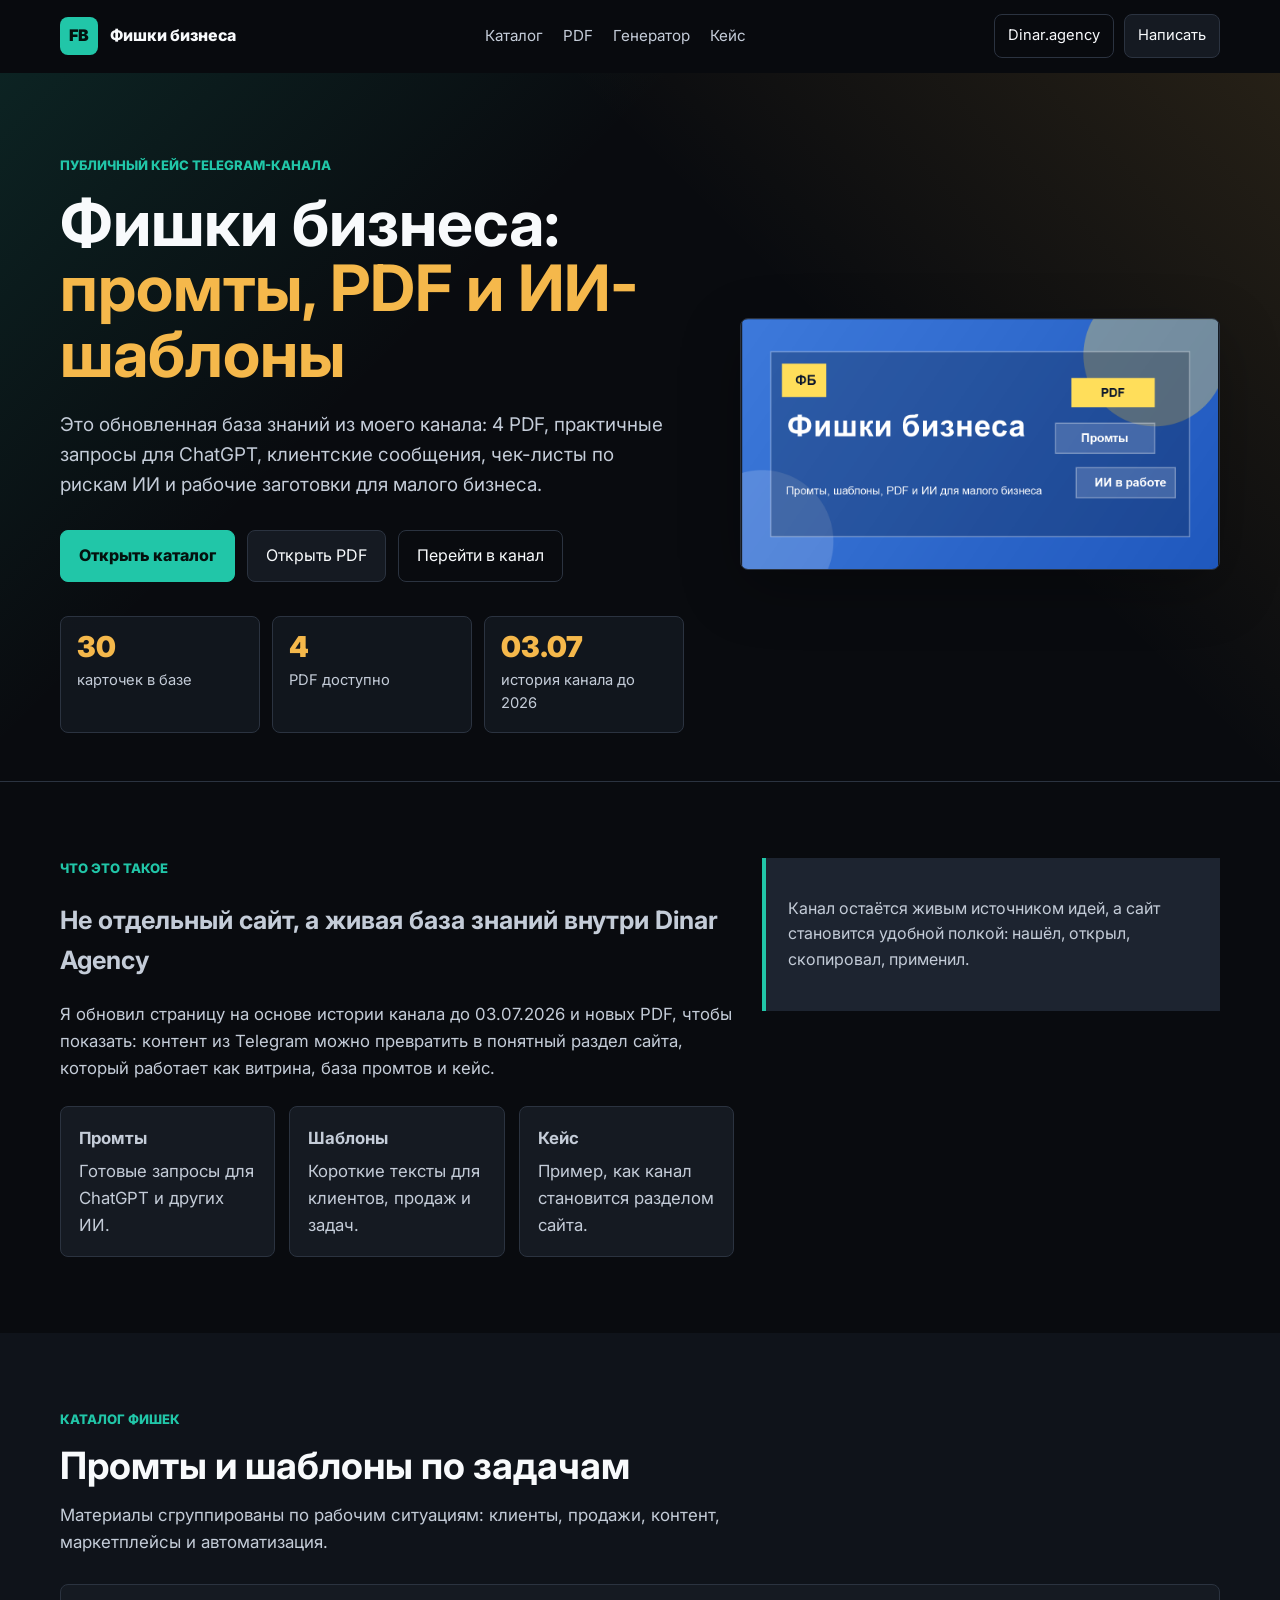
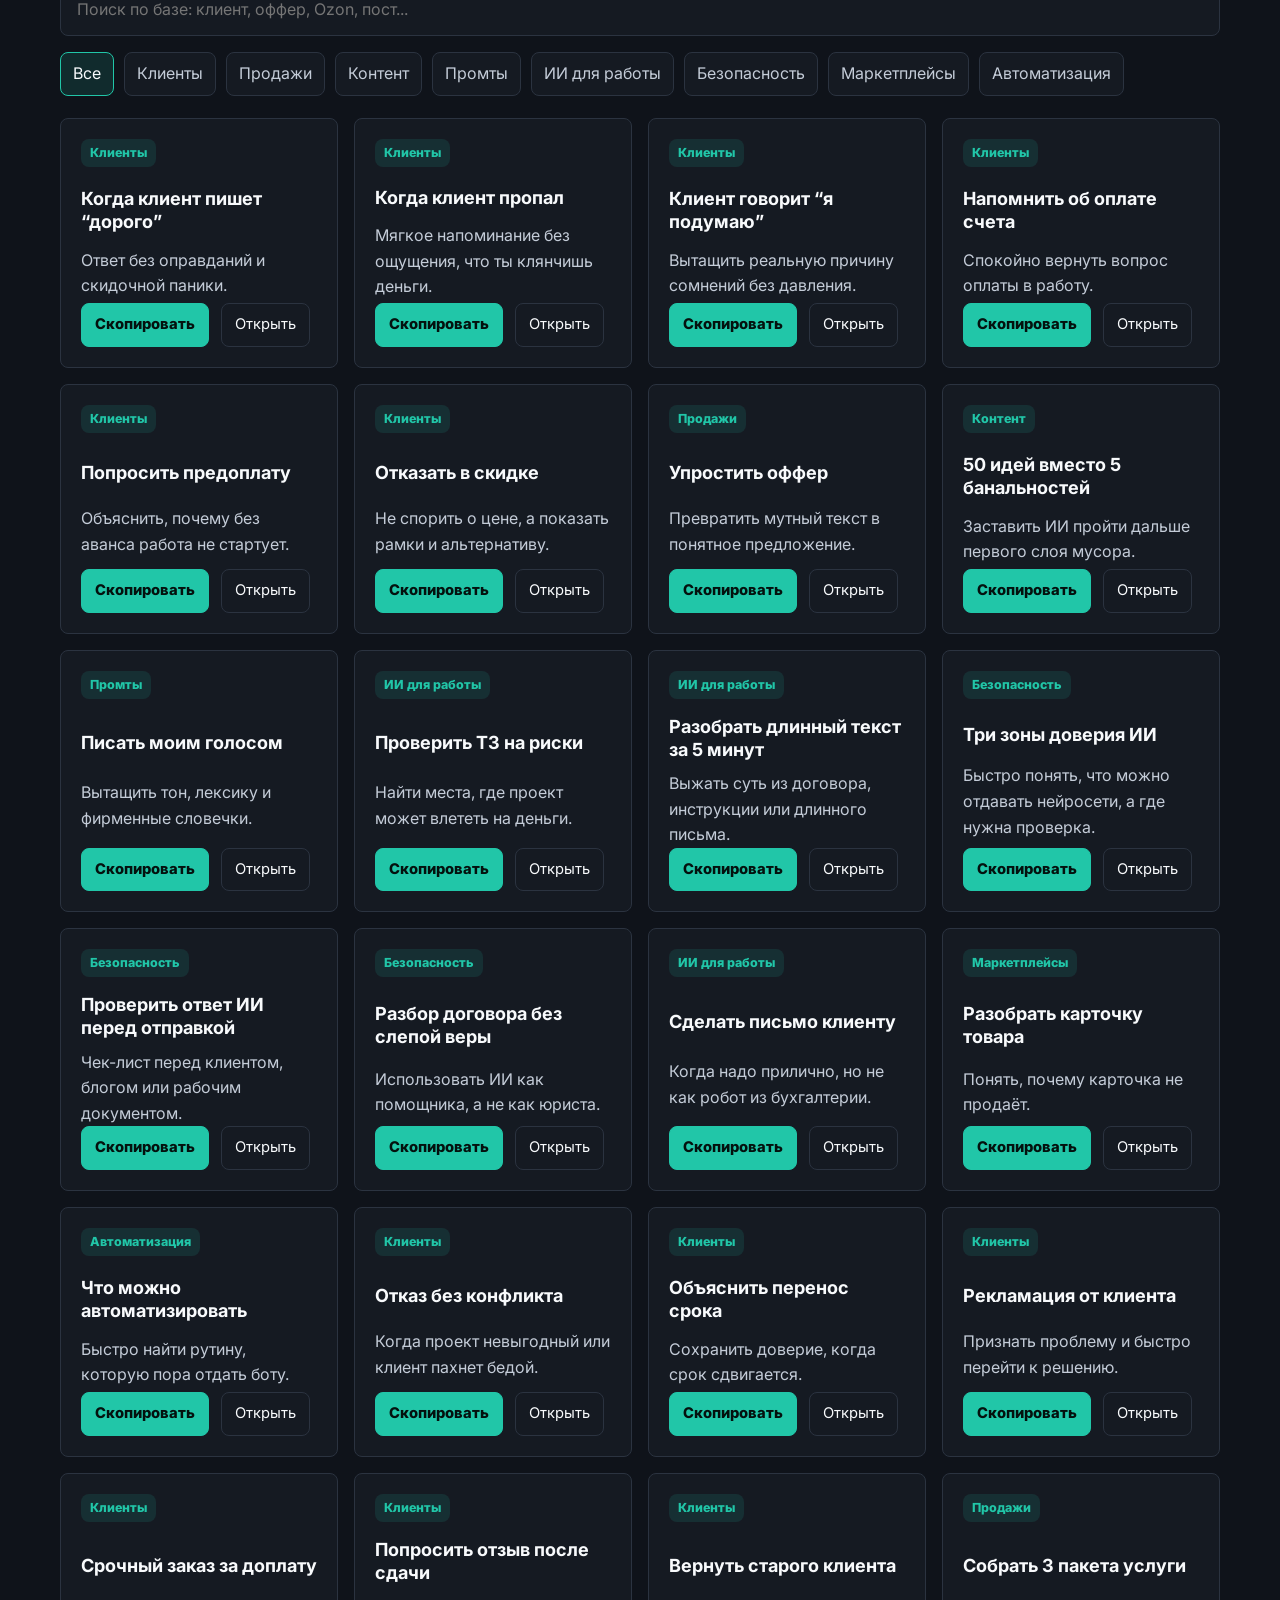
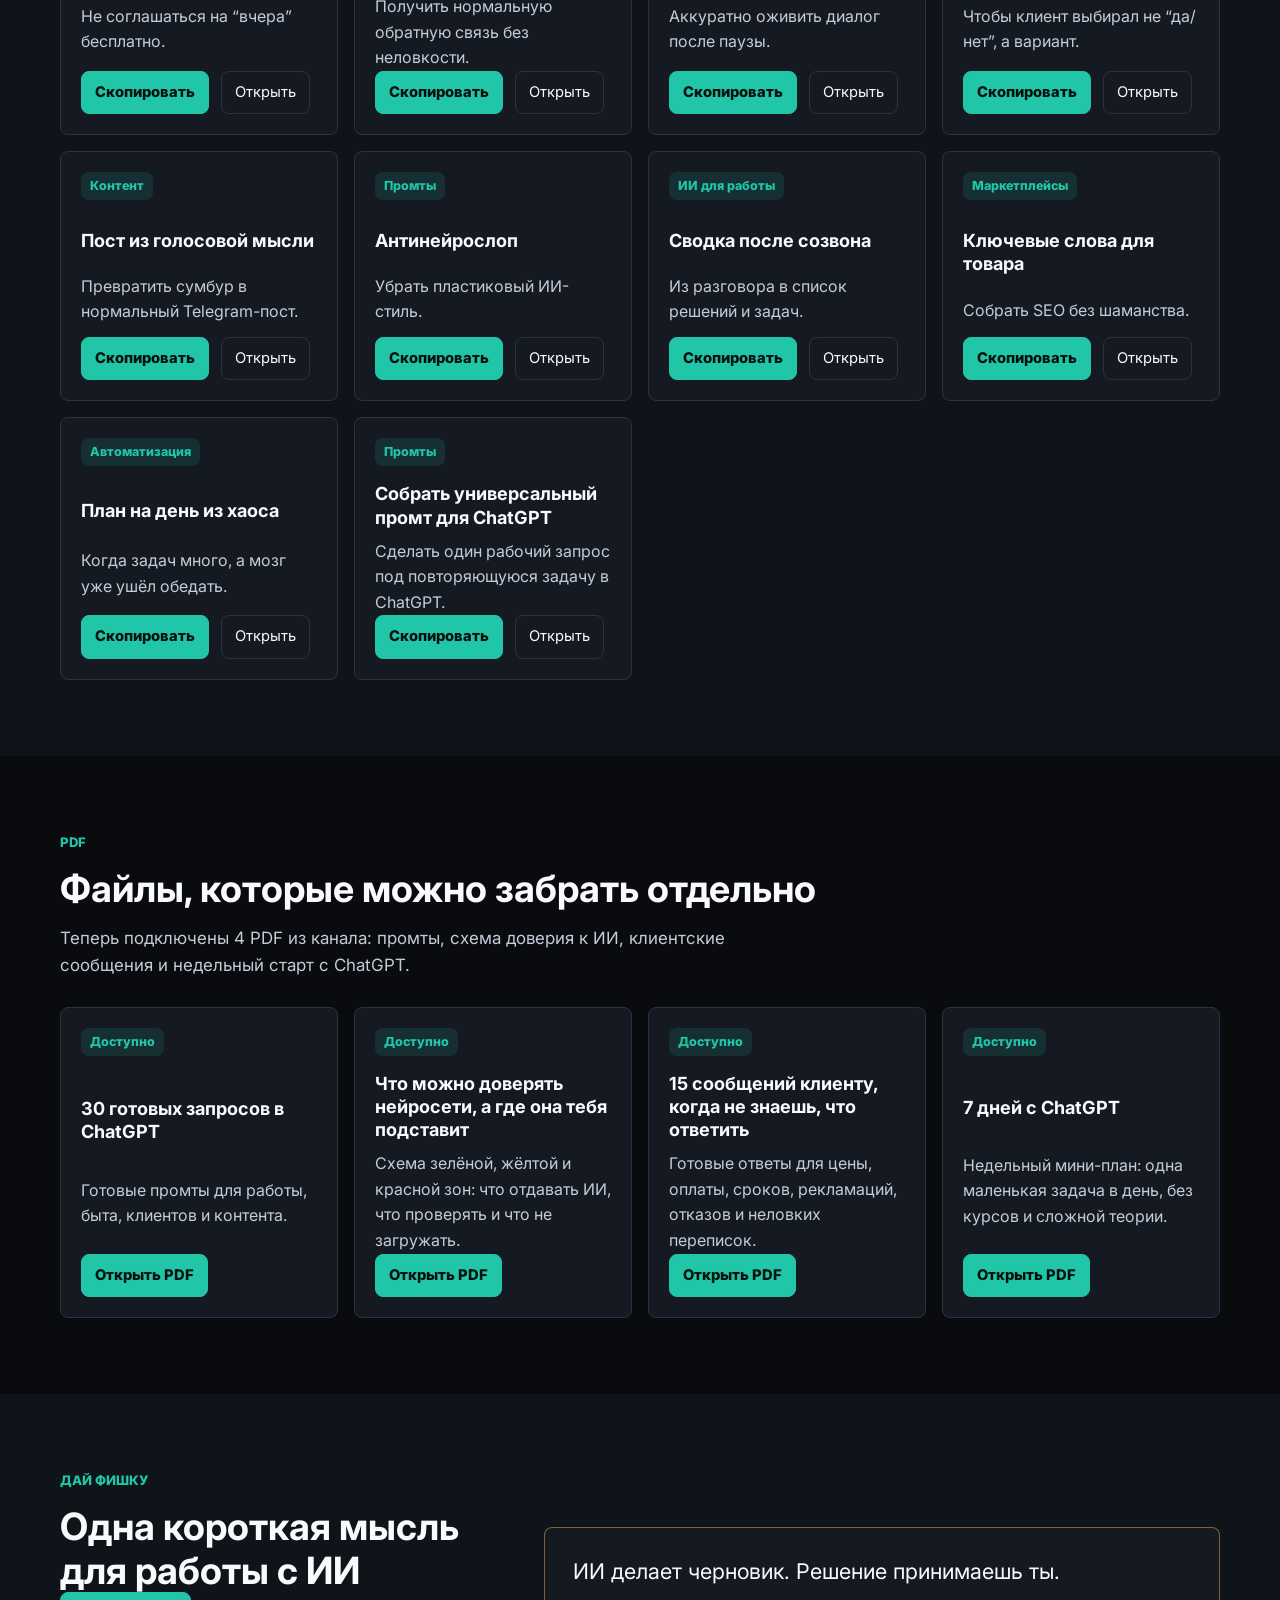
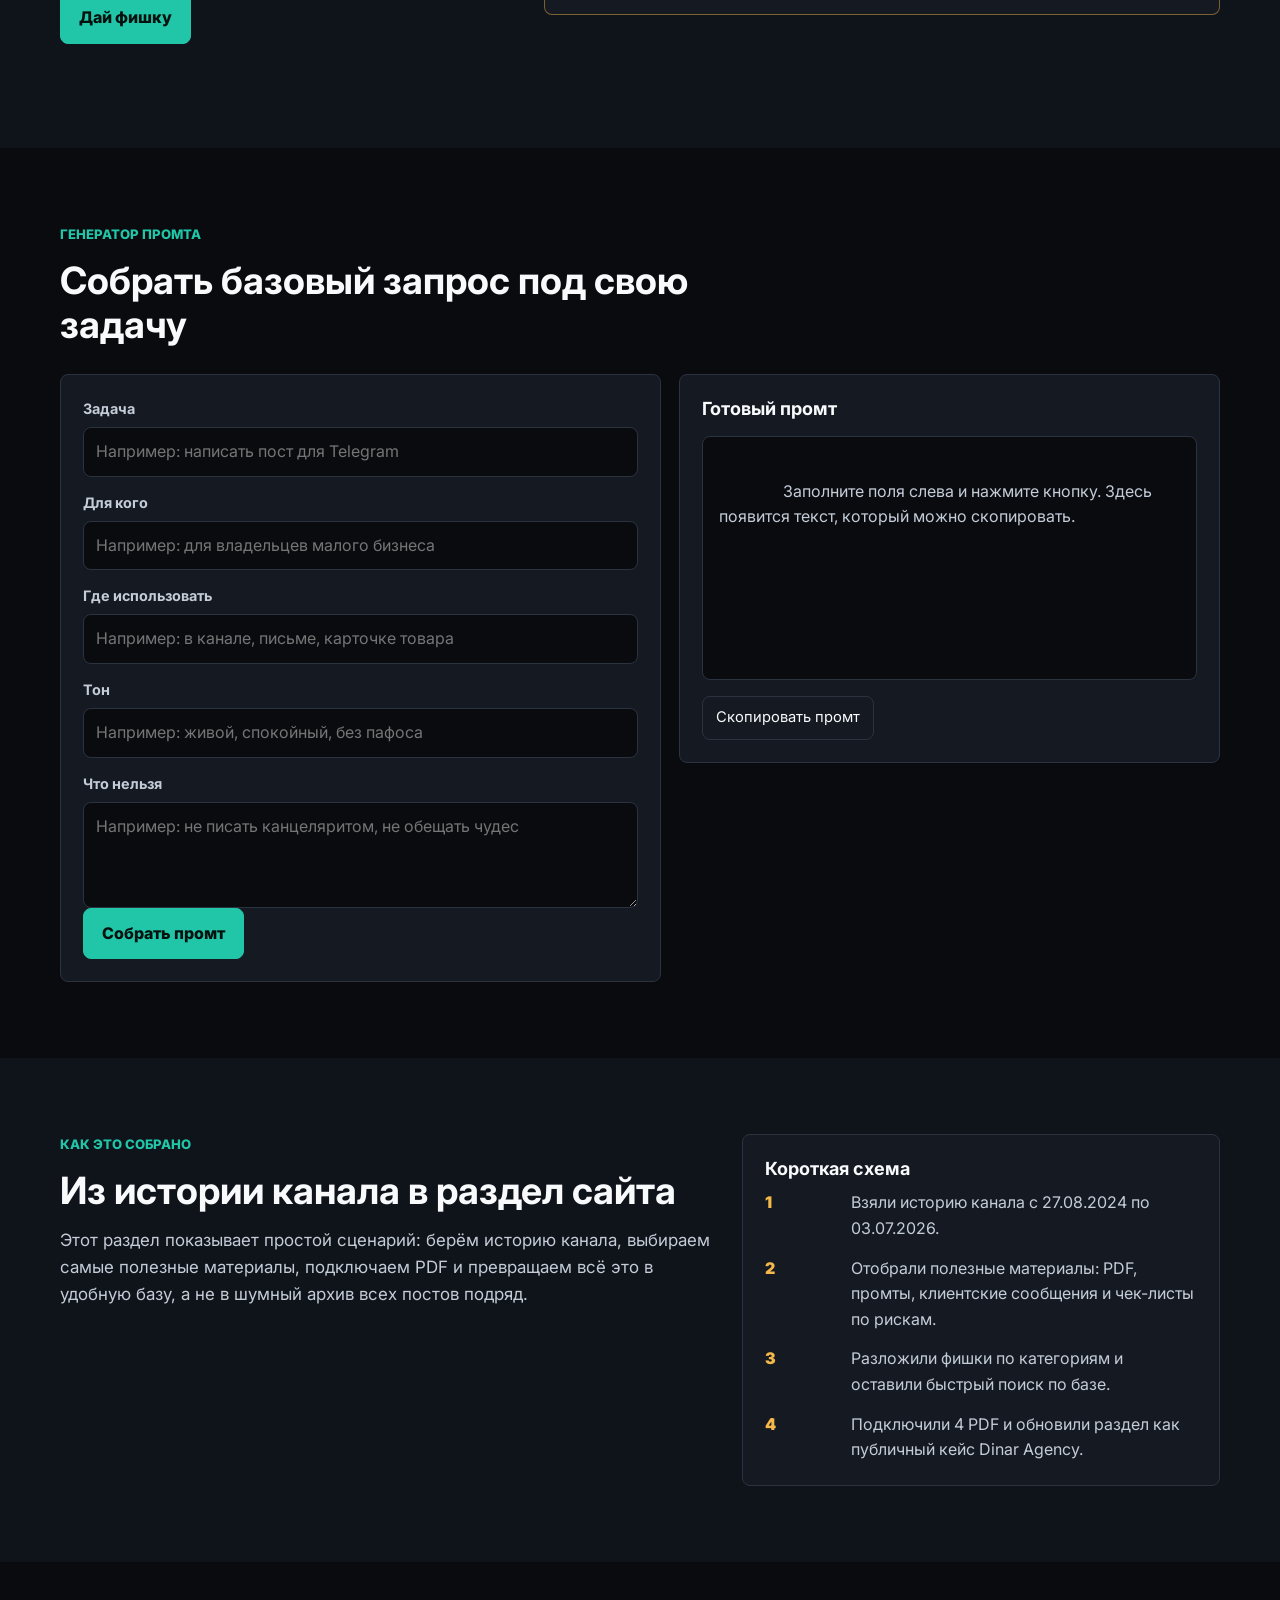
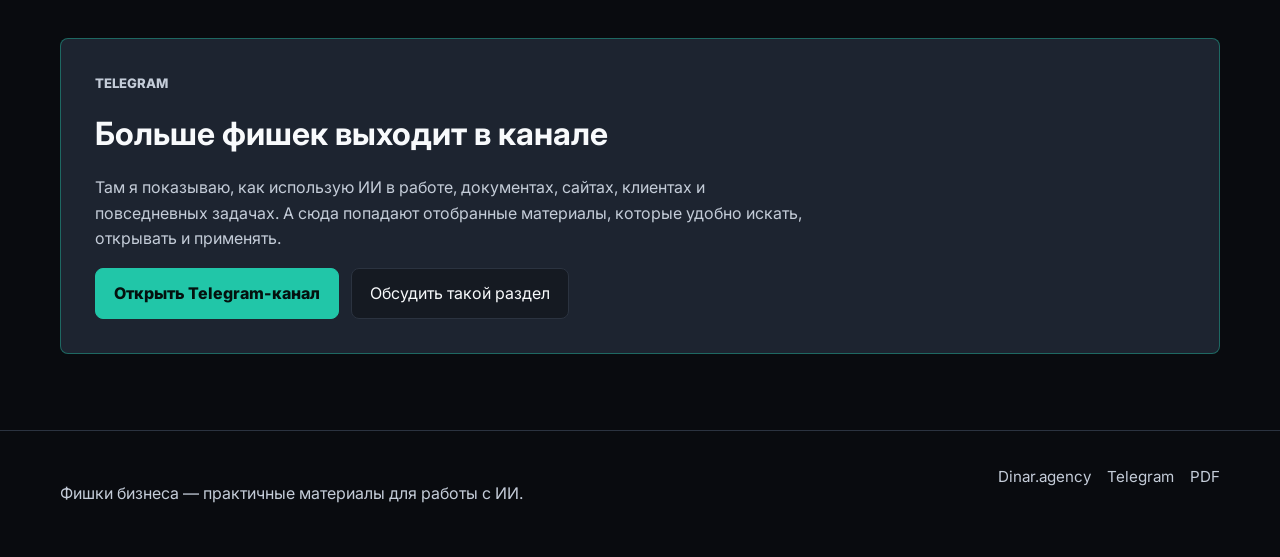
==== fishki-biznesa/index.html @ d481c3b4 "Update Fishki Biznesa channel section" ====
<!DOCTYPE html>
<html lang="ru">
<head>
  <meta charset="UTF-8">
  <meta name="viewport" content="width=device-width, initial-scale=1.0">
  <title>Фишки бизнеса — база промтов и ИИ-инструментов | Dinar.agency</title>
  <meta name="description" content="Обновленная база Telegram-канала «Фишки бизнеса»: 4 PDF, промты, шаблоны клиентских сообщений и практичные материалы по ИИ для малого бизнеса.">
  <meta name="robots" content="index, follow">
  <link rel="canonical" href="https://dinar.agency/fishki-biznesa/">
  <link rel="icon" href="../favicon.svg" type="image/svg+xml">

  <meta property="og:title" content="Фишки бизнеса — база промтов и ИИ-инструментов">
  <meta property="og:description" content="4 PDF, промты и практичные шаблоны из Telegram-канала «Фишки бизнеса».">
  <meta property="og:type" content="website">
  <meta property="og:url" content="https://dinar.agency/fishki-biznesa/">
  <meta property="og:image" content="https://dinar.agency/fishki-biznesa/assets/og-cover.png">
  <meta property="og:locale" content="ru_RU">
  <meta property="og:site_name" content="Dinar.agency">

  <meta name="twitter:card" content="summary_large_image">
  <meta name="twitter:title" content="Фишки бизнеса — база промтов и ИИ-инструментов">
  <meta name="twitter:description" content="4 PDF, промты и практичные шаблоны из Telegram-канала «Фишки бизнеса».">
  <meta name="twitter:image" content="https://dinar.agency/fishki-biznesa/assets/og-cover.png">

  <!-- Yandex.Metrika counter -->
  <script type="text/javascript">
    (function(m,e,t,r,i,k,a){
      m[i]=m[i]||function(){(m[i].a=m[i].a||[]).push(arguments)};
      m[i].l=1*new Date();
      for (var j = 0; j < document.scripts.length; j++) {if (document.scripts[j].src === r) { return; }}
      k=e.createElement(t),a=e.getElementsByTagName(t)[0],k.async=1,k.src=r,a.parentNode.insertBefore(k,a)
    })(window, document,'script','https://mc.yandex.ru/metrika/tag.js?id=109675049', 'ym');

    ym(109675049, 'init', {ssr:true, webvisor:true, clickmap:true, referrer: document.referrer, url: location.href, accurateTrackBounce:true, trackLinks:true});
  </script>
  <!-- /Yandex.Metrika counter -->

  <link rel="preconnect" href="https://fonts.googleapis.com">
  <link rel="preconnect" href="https://fonts.gstatic.com" crossorigin>
  <link href="https://fonts.googleapis.com/css2?family=Inter:wght@400;500;600;700;800;900&display=swap" rel="stylesheet">
  <link rel="stylesheet" href="css/style.css">

  <script type="application/ld+json">
  {
    "@context": "https://schema.org",
    "@type": "CollectionPage",
    "name": "Фишки бизнеса",
    "description": "Интерактивная база промтов, 4 PDF и практичных шаблонов для малого бизнеса.",
    "url": "https://dinar.agency/fishki-biznesa/",
    "image": "https://dinar.agency/fishki-biznesa/assets/og-cover.png",
    "inLanguage": "ru",
    "isPartOf": {
      "@type": "WebSite",
      "name": "Dinar.agency",
      "url": "https://dinar.agency/"
    },
    "author": {
      "@type": "Person",
      "name": "Динар Динмухаметов",
      "url": "https://dinar.agency/"
    }
  }
  </script>
</head>
<body>
  <noscript><div><img src="https://mc.yandex.ru/watch/109675049" style="position:absolute; left:-9999px;" alt=""></div></noscript>

  <div class="page">
    <header class="site-header">
      <div class="header-inner">
        <a class="brand" href="../" aria-label="Dinar.agency">
          <span class="brand-mark">FB</span>
          <span>Фишки бизнеса</span>
        </a>
        <nav class="nav" aria-label="Навигация">
          <a href="#catalog">Каталог</a>
          <a href="#pdf">PDF</a>
          <a href="#generator">Генератор</a>
          <a href="#story">Кейс</a>
        </nav>
        <div class="header-actions">
          <a class="btn btn-small btn-ghost" href="../" data-analytics-goal="fishki_back_to_agency">Dinar.agency</a>
          <a class="btn btn-small" href="#" data-contact-link data-analytics-goal="fishki_contact_click">Написать</a>
        </div>
      </div>
    </header>

    <main id="top">
      <section class="hero">
        <div class="section-inner hero-grid">
          <div class="hero-copy reveal">
            <p class="eyebrow">Публичный кейс Telegram-канала</p>
            <h1>Фишки бизнеса: <span>промты, PDF и ИИ-шаблоны</span></h1>
            <p class="lead">
              Это обновленная база знаний из моего канала: 4 PDF, практичные запросы для ChatGPT,
              клиентские сообщения, чек-листы по рискам ИИ и рабочие заготовки для малого бизнеса.
            </p>
            <div class="hero-actions">
              <a class="btn btn-primary" href="#catalog" data-analytics-goal="fishki_catalog_anchor">Открыть каталог</a>
              <a class="btn" href="#pdf" data-analytics-goal="fishki_pdf_anchor">Открыть PDF</a>
              <a class="btn btn-ghost" href="#" data-tg-link data-analytics-goal="fishki_telegram_click">Перейти в канал</a>
            </div>

            <div class="stats" aria-label="Содержимое раздела">
              <div class="stat-item">
                <span class="stat-number" id="catalogCount">0</span>
                <span class="stat-label">карточек в базе</span>
              </div>
              <div class="stat-item">
                <span class="stat-number" id="pdfCount">0</span>
                <span class="stat-label">PDF доступно</span>
              </div>
              <div class="stat-item">
                <span class="stat-number">03.07</span>
                <span class="stat-label">история канала до 2026</span>
              </div>
            </div>
          </div>

          <figure class="hero-media reveal">
            <img src="assets/og-cover.png" alt="Обложка раздела Фишки бизнеса" loading="eager">
          </figure>
        </div>
      </section>

      <section class="section" id="about">
        <div class="section-inner intro-grid">
          <div class="text-panel reveal">
            <p class="eyebrow">Что это такое</p>
            <h2>Не отдельный сайт, а живая база знаний внутри Dinar Agency</h2>
            <p>
              Я обновил страницу на основе истории канала до 03.07.2026 и новых PDF, чтобы показать:
              контент из Telegram можно превратить в понятный раздел сайта, который работает как витрина,
              база промтов и кейс.
            </p>
            <div class="feature-grid">
              <article class="feature-card">
                <strong>Промты</strong>
                <p>Готовые запросы для ChatGPT и других ИИ.</p>
              </article>
              <article class="feature-card">
                <strong>Шаблоны</strong>
                <p>Короткие тексты для клиентов, продаж и задач.</p>
              </article>
              <article class="feature-card">
                <strong>Кейс</strong>
                <p>Пример, как канал становится разделом сайта.</p>
              </article>
            </div>
          </div>
          <aside class="quote-panel reveal">
            <p>
              Канал остаётся живым источником идей, а сайт становится удобной полкой:
              нашёл, открыл, скопировал, применил.
            </p>
          </aside>
        </div>
      </section>

      <section class="section section-alt" id="catalog">
        <div class="section-inner">
          <div class="section-head reveal">
            <p class="eyebrow">Каталог фишек</p>
            <h2>Промты и шаблоны по задачам</h2>
            <p class="section-lead">Материалы сгруппированы по рабочим ситуациям: клиенты, продажи, контент, маркетплейсы и автоматизация.</p>
          </div>

          <div class="catalog-tools reveal">
            <input class="search-field" id="catalogSearch" type="search" placeholder="Поиск по базе: клиент, оффер, Ozon, пост..." autocomplete="off">
            <div class="filter-row" id="filterRow" aria-label="Фильтры каталога"></div>
          </div>

          <div class="catalog-grid" id="catalogGrid"></div>
          <div class="empty-state" id="emptyState" hidden>Ничего не нашлось. Попробуйте другое слово.</div>
        </div>
      </section>

      <section class="section" id="pdf">
        <div class="section-inner">
          <div class="section-head reveal">
            <p class="eyebrow">PDF</p>
            <h2>Файлы, которые можно забрать отдельно</h2>
            <p class="section-lead">Теперь подключены 4 PDF из канала: промты, схема доверия к ИИ, клиентские сообщения и недельный старт с ChatGPT.</p>
          </div>
          <div class="pdf-grid reveal" id="pdfGrid"></div>
        </div>
      </section>

      <section class="section section-alt" id="random">
        <div class="section-inner tip-layout">
          <div class="section-head reveal">
            <p class="eyebrow">Дай фишку</p>
            <h2>Одна короткая мысль для работы с ИИ</h2>
            <button class="btn btn-primary" id="randomTipButton" type="button">Дай фишку</button>
          </div>
          <div class="tip-box reveal">
            <p class="tip-text" id="tipText"></p>
          </div>
        </div>
      </section>

      <section class="section" id="generator">
        <div class="section-inner">
          <div class="section-head reveal">
            <p class="eyebrow">Генератор промта</p>
            <h2>Собрать базовый запрос под свою задачу</h2>
          </div>

          <div class="prompt-layout">
            <form class="prompt-card reveal" id="promptForm">
              <div class="form-grid">
                <div class="form-field">
                  <label for="taskInput">Задача</label>
                  <input id="taskInput" type="text" placeholder="Например: написать пост для Telegram">
                </div>
                <div class="form-field">
                  <label for="audienceInput">Для кого</label>
                  <input id="audienceInput" type="text" placeholder="Например: для владельцев малого бизнеса">
                </div>
                <div class="form-field">
                  <label for="placeInput">Где использовать</label>
                  <input id="placeInput" type="text" placeholder="Например: в канале, письме, карточке товара">
                </div>
                <div class="form-field">
                  <label for="toneInput">Тон</label>
                  <input id="toneInput" type="text" placeholder="Например: живой, спокойный, без пафоса">
                </div>
                <div class="form-field">
                  <label for="banInput">Что нельзя</label>
                  <textarea id="banInput" placeholder="Например: не писать канцеляритом, не обещать чудес"></textarea>
                </div>
              </div>
              <div class="button-row">
                <button class="btn btn-primary" type="submit">Собрать промт</button>
              </div>
            </form>

            <div class="prompt-card reveal">
              <h3>Готовый промт</h3>
              <div class="prompt-result" id="promptResult">
                Заполните поля слева и нажмите кнопку. Здесь появится текст, который можно скопировать.
              </div>
              <div class="button-row">
                <button class="btn btn-small" id="copyGeneratedPrompt" type="button">Скопировать промт</button>
              </div>
            </div>
          </div>
        </div>
      </section>

      <section class="section section-alt" id="story">
        <div class="section-inner story-grid">
          <div class="section-head reveal">
            <p class="eyebrow">Как это собрано</p>
            <h2>Из истории канала в раздел сайта</h2>
            <p class="section-lead">
              Этот раздел показывает простой сценарий: берём историю канала, выбираем самые полезные материалы,
              подключаем PDF и превращаем всё это в удобную базу, а не в шумный архив всех постов подряд.
            </p>
          </div>
          <article class="timeline-card reveal">
            <h3>Короткая схема</h3>
            <ol class="timeline">
              <li><time>1</time><span>Взяли историю канала с 27.08.2024 по 03.07.2026.</span></li>
              <li><time>2</time><span>Отобрали полезные материалы: PDF, промты, клиентские сообщения и чек-листы по рискам.</span></li>
              <li><time>3</time><span>Разложили фишки по категориям и оставили быстрый поиск по базе.</span></li>
              <li><time>4</time><span>Подключили 4 PDF и обновили раздел как публичный кейс Dinar Agency.</span></li>
            </ol>
          </article>
        </div>
      </section>

      <section class="section" id="join">
        <div class="section-inner">
          <div class="final-cta reveal">
            <p class="eyebrow">Telegram</p>
            <h2>Больше фишек выходит в канале</h2>
            <p>
              Там я показываю, как использую ИИ в работе, документах, сайтах, клиентах и повседневных задачах.
              А сюда попадают отобранные материалы, которые удобно искать, открывать и применять.
            </p>
            <div class="button-row">
              <a class="btn btn-primary" href="#" data-tg-link data-analytics-goal="fishki_telegram_click_bottom">Открыть Telegram-канал</a>
              <a class="btn" href="../#contact" data-analytics-goal="fishki_agency_contact">Обсудить такой раздел</a>
            </div>
          </div>
        </div>
      </section>
    </main>

    <footer class="site-footer">
      <div class="footer-inner">
        <p>Фишки бизнеса — практичные материалы для работы с ИИ.</p>
        <div class="footer-links">
          <a href="../">Dinar.agency</a>
          <a href="#" data-tg-link data-analytics-goal="fishki_telegram_click_footer">Telegram</a>
          <a href="#pdf" data-analytics-goal="fishki_pdf_anchor_footer">PDF</a>
        </div>
      </div>
    </footer>
  </div>

  <div class="modal" id="cardModal" role="dialog" aria-modal="true" aria-labelledby="modalTitle">
    <div class="modal-card">
      <div class="modal-top">
        <div>
          <span class="card-category" id="modalCategory"></span>
          <h3 id="modalTitle"></h3>
        </div>
        <button class="modal-close" id="modalClose" type="button" aria-label="Закрыть">×</button>
      </div>
      <p id="modalDescription"></p>
      <div class="modal-text" id="modalText"></div>
      <div class="button-row">
        <button class="btn btn-primary btn-small" id="modalCopy" type="button">Скопировать</button>
      </div>
    </div>
  </div>

  <div class="toast" id="toast" role="status" aria-live="polite"></div>

  <script src="data/content.js"></script>
  <script src="js/main.js"></script>
</body>
</html>
---- fishki-biznesa/css/style.css ----
:root {
  --bg: #090b0f;
  --bg-soft: #0f131a;
  --surface: #151a22;
  --surface-strong: #1d2430;
  --border: #2b3340;
  --text: #f8fafc;
  --text-soft: #c4ccd8;
  --text-muted: #7f8a9a;
  --green: #21c6a8;
  --green-dark: #15977f;
  --amber: #f5b84b;
  --coral: #ff6b57;
  --blue: #4e9af1;
  --font: "Inter", -apple-system, BlinkMacSystemFont, "Segoe UI", sans-serif;
  --radius: 8px;
  --shadow: 0 18px 60px rgba(0, 0, 0, 0.28);
}

* {
  box-sizing: border-box;
}

html {
  scroll-behavior: smooth;
}

body {
  margin: 0;
  font-family: var(--font);
  background: var(--bg);
  color: var(--text);
  line-height: 1.6;
  letter-spacing: 0;
}

body.modal-open {
  overflow: hidden;
}

a {
  color: inherit;
}

button,
input,
textarea {
  font: inherit;
}

.page {
  min-height: 100vh;
  overflow: hidden;
}

.site-header {
  position: sticky;
  top: 0;
  z-index: 20;
  background: rgba(9, 11, 15, 0.9);
  border-bottom: 1px solid transparent;
  backdrop-filter: blur(18px);
}

.site-header.is-scrolled {
  border-bottom-color: var(--border);
}

.header-inner,
.section-inner,
.footer-inner {
  width: min(1160px, calc(100% - 32px));
  margin: 0 auto;
}

.header-inner {
  min-height: 72px;
  display: flex;
  align-items: center;
  justify-content: space-between;
  gap: 24px;
}

.brand {
  display: inline-flex;
  align-items: center;
  gap: 12px;
  color: var(--text);
  font-weight: 800;
  text-decoration: none;
}

.brand-mark {
  width: 38px;
  height: 38px;
  display: grid;
  place-items: center;
  border-radius: var(--radius);
  background: var(--green);
  color: #04110e;
  font-weight: 900;
}

.nav {
  display: flex;
  align-items: center;
  gap: 20px;
}

.nav a,
.footer-links a {
  color: var(--text-soft);
  text-decoration: none;
  font-size: 0.95rem;
}

.nav a:hover,
.footer-links a:hover {
  color: var(--text);
}

.header-actions {
  display: flex;
  align-items: center;
  gap: 10px;
}

.hero {
  padding: 82px 0 48px;
  border-bottom: 1px solid var(--border);
  background:
    linear-gradient(135deg, rgba(33, 198, 168, 0.13), transparent 34%),
    linear-gradient(225deg, rgba(245, 184, 75, 0.12), transparent 36%),
    var(--bg);
}

.hero-grid {
  display: grid;
  grid-template-columns: minmax(0, 1.04fr) minmax(320px, 0.8fr);
  gap: 56px;
  align-items: center;
}

.eyebrow {
  margin: 0 0 14px;
  color: var(--green);
  font-size: 0.82rem;
  font-weight: 800;
  letter-spacing: 0;
  text-transform: uppercase;
}

.hero h1 {
  max-width: 760px;
  margin: 0;
  font-size: 4rem;
  line-height: 1.02;
  letter-spacing: 0;
}

.hero h1 span {
  color: var(--amber);
}

.lead {
  max-width: 690px;
  margin: 24px 0 0;
  color: var(--text-soft);
  font-size: 1.18rem;
}

.hero-actions,
.card-actions,
.button-row {
  display: flex;
  flex-wrap: wrap;
  gap: 12px;
  align-items: center;
}

.hero-actions {
  margin-top: 30px;
}

.btn {
  min-height: 44px;
  display: inline-flex;
  align-items: center;
  justify-content: center;
  gap: 8px;
  padding: 12px 18px;
  border: 1px solid var(--border);
  border-radius: var(--radius);
  background: var(--surface);
  color: var(--text);
  text-decoration: none;
  cursor: pointer;
  transition: transform 0.18s ease, border-color 0.18s ease, background 0.18s ease;
}

.btn:hover {
  transform: translateY(-1px);
  border-color: var(--text-muted);
}

.btn-primary {
  border-color: var(--green);
  background: var(--green);
  color: #04110e;
  font-weight: 800;
}

.btn-primary:hover {
  background: var(--green-dark);
  border-color: var(--green-dark);
  color: var(--text);
}

.btn-small {
  min-height: 38px;
  padding: 9px 13px;
  font-size: 0.92rem;
}

.btn-ghost {
  background: transparent;
}

.is-disabled,
.is-disabled:hover {
  color: var(--text-muted);
  cursor: not-allowed;
  transform: none;
}

.hero-media {
  margin: 0;
  aspect-ratio: 1200 / 630;
  border: 1px solid var(--border);
  border-radius: var(--radius);
  overflow: hidden;
  background: var(--surface);
  box-shadow: var(--shadow);
}

.hero-media img {
  width: 100%;
  height: 100%;
  display: block;
  object-fit: contain;
}

.stats {
  display: grid;
  grid-template-columns: repeat(3, minmax(0, 1fr));
  gap: 12px;
  margin-top: 34px;
}

.stat-item {
  padding: 16px;
  border: 1px solid var(--border);
  border-radius: var(--radius);
  background: rgba(21, 26, 34, 0.74);
}

.stat-number {
  display: block;
  color: var(--amber);
  font-size: 1.8rem;
  font-weight: 900;
  line-height: 1;
}

.stat-label {
  display: block;
  margin-top: 7px;
  color: var(--text-soft);
  font-size: 0.92rem;
}

.section {
  padding: 76px 0;
}

.section-alt {
  background: var(--bg-soft);
}

.section-head {
  max-width: 760px;
  margin-bottom: 28px;
}

.section-head h2 {
  margin: 0;
  font-size: 2.35rem;
  line-height: 1.16;
  letter-spacing: 0;
}

.section-lead {
  margin: 14px 0 0;
  color: var(--text-soft);
  font-size: 1.06rem;
}

.intro-grid {
  display: grid;
  grid-template-columns: minmax(0, 1fr) minmax(280px, 0.68fr);
  gap: 28px;
  align-items: start;
}

.text-panel {
  color: var(--text-soft);
  font-size: 1.05rem;
}

.feature-grid {
  display: grid;
  grid-template-columns: repeat(3, minmax(0, 1fr));
  gap: 14px;
  margin-top: 24px;
}

.feature-card,
.catalog-card,
.pdf-card,
.prompt-card,
.timeline-card,
.tip-box {
  border: 1px solid var(--border);
  border-radius: var(--radius);
  background: var(--surface);
}

.feature-card {
  padding: 18px;
}

.feature-card strong {
  display: block;
  margin-bottom: 6px;
}

.feature-card p {
  margin: 0;
  color: var(--text-soft);
}

.quote-panel {
  padding: 22px;
  border-left: 4px solid var(--green);
  background: var(--surface-strong);
  color: var(--text-soft);
}

.catalog-tools {
  display: grid;
  gap: 16px;
  margin-bottom: 22px;
}

.search-field {
  width: 100%;
  min-height: 52px;
  padding: 0 16px;
  border: 1px solid var(--border);
  border-radius: var(--radius);
  outline: none;
  background: var(--surface);
  color: var(--text);
}

.search-field:focus,
.form-field input:focus,
.form-field textarea:focus {
  border-color: var(--green);
  box-shadow: 0 0 0 3px rgba(33, 198, 168, 0.18);
}

.filter-row {
  display: flex;
  flex-wrap: wrap;
  gap: 10px;
}

.filter-btn {
  min-height: 38px;
  padding: 8px 12px;
  border: 1px solid var(--border);
  border-radius: var(--radius);
  background: var(--surface);
  color: var(--text-soft);
  cursor: pointer;
}

.filter-btn.is-active,
.filter-btn:hover {
  border-color: var(--green);
  color: var(--text);
}

.filter-btn.is-active {
  background: rgba(33, 198, 168, 0.13);
}

.catalog-grid,
.pdf-grid {
  display: grid;
  grid-template-columns: repeat(4, minmax(0, 1fr));
  gap: 16px;
}

.catalog-card,
.pdf-card {
  min-height: 250px;
  display: flex;
  flex-direction: column;
  justify-content: space-between;
  padding: 20px;
}

.catalog-card h3,
.pdf-card h3,
.prompt-card h3,
.timeline-card h3 {
  margin: 0 0 10px;
  font-size: 1.13rem;
  line-height: 1.28;
}

.catalog-card p,
.pdf-card p,
.prompt-card p {
  margin: 0;
  color: var(--text-soft);
}

.card-category,
.status-badge {
  width: fit-content;
  margin-bottom: 16px;
  display: inline-flex;
  align-items: center;
  min-height: 26px;
  padding: 4px 9px;
  border-radius: var(--radius);
  background: rgba(33, 198, 168, 0.12);
  color: var(--green);
  font-size: 0.78rem;
  font-weight: 800;
}

.status-soon {
  background: rgba(245, 184, 75, 0.12);
  color: var(--amber);
}

.empty-state {
  padding: 18px;
  border: 1px dashed var(--border);
  border-radius: var(--radius);
  color: var(--text-soft);
}

.tip-layout {
  display: grid;
  grid-template-columns: minmax(0, 0.68fr) minmax(320px, 1fr);
  gap: 24px;
  align-items: center;
}

.tip-box {
  padding: 28px;
  border-color: rgba(245, 184, 75, 0.45);
}

.tip-text {
  margin: 0;
  color: var(--text);
  font-size: 1.35rem;
  line-height: 1.42;
}

.prompt-layout {
  display: grid;
  grid-template-columns: minmax(0, 1fr) minmax(320px, 0.9fr);
  gap: 18px;
  align-items: start;
}

.prompt-card {
  padding: 22px;
}

.form-grid {
  display: grid;
  gap: 14px;
}

.form-field {
  display: grid;
  gap: 7px;
}

.form-field label {
  color: var(--text-soft);
  font-size: 0.9rem;
  font-weight: 700;
}

.form-field input,
.form-field textarea {
  width: 100%;
  min-height: 44px;
  padding: 11px 12px;
  border: 1px solid var(--border);
  border-radius: var(--radius);
  outline: none;
  background: var(--bg);
  color: var(--text);
}

.form-field textarea {
  min-height: 106px;
  resize: vertical;
}

.prompt-result {
  min-height: 244px;
  margin: 16px 0;
  padding: 16px;
  border: 1px solid var(--border);
  border-radius: var(--radius);
  background: var(--bg);
  color: var(--text-soft);
  white-space: pre-wrap;
}

.story-grid {
  display: grid;
  grid-template-columns: minmax(0, 1fr) minmax(280px, 0.72fr);
  gap: 18px;
}

.timeline-card {
  padding: 22px;
}

.timeline {
  display: grid;
  gap: 14px;
  margin: 0;
  padding: 0;
  list-style: none;
}

.timeline li {
  display: grid;
  grid-template-columns: 74px 1fr;
  gap: 12px;
  color: var(--text-soft);
}

.timeline time {
  color: var(--amber);
  font-weight: 900;
}

.final-cta {
  padding: 34px;
  border: 1px solid rgba(33, 198, 168, 0.42);
  border-radius: var(--radius);
  background: var(--surface-strong);
}

.final-cta h2 {
  margin: 0 0 12px;
  font-size: 2rem;
}

.final-cta p {
  max-width: 720px;
  color: var(--text-soft);
}

.site-footer {
  padding: 34px 0;
  border-top: 1px solid var(--border);
  background: var(--bg);
}

.footer-inner {
  display: flex;
  justify-content: space-between;
  gap: 24px;
  color: var(--text-soft);
}

.footer-links {
  display: flex;
  flex-wrap: wrap;
  gap: 16px;
}

.modal {
  position: fixed;
  inset: 0;
  z-index: 40;
  display: none;
  align-items: center;
  justify-content: center;
  padding: 20px;
  background: rgba(0, 0, 0, 0.72);
}

.modal.is-open {
  display: flex;
}

.modal-card {
  width: min(720px, 100%);
  max-height: min(760px, 90vh);
  overflow: auto;
  padding: 24px;
  border: 1px solid var(--border);
  border-radius: var(--radius);
  background: var(--surface);
  box-shadow: var(--shadow);
}

.modal-top {
  display: flex;
  justify-content: space-between;
  gap: 20px;
}

.modal-close {
  width: 40px;
  height: 40px;
  flex: 0 0 40px;
  border: 1px solid var(--border);
  border-radius: var(--radius);
  background: var(--bg);
  color: var(--text);
  cursor: pointer;
  font-size: 1.3rem;
}

.modal-text {
  margin: 18px 0;
  padding: 16px;
  border: 1px solid var(--border);
  border-radius: var(--radius);
  background: var(--bg);
  color: var(--text-soft);
  white-space: pre-wrap;
}

.toast {
  position: fixed;
  right: 18px;
  bottom: 18px;
  z-index: 50;
  max-width: 320px;
  padding: 13px 15px;
  border: 1px solid var(--border);
  border-radius: var(--radius);
  background: var(--surface-strong);
  color: var(--text);
  box-shadow: var(--shadow);
  opacity: 0;
  transform: translateY(10px);
  pointer-events: none;
  transition: opacity 0.18s ease, transform 0.18s ease;
}

.toast.is-visible {
  opacity: 1;
  transform: translateY(0);
}

.copied {
  outline: 3px solid rgba(33, 198, 168, 0.3);
}

.reveal {
  opacity: 0;
  transform: translateY(18px);
  transition: opacity 0.5s ease, transform 0.5s ease;
}

.reveal.is-visible {
  opacity: 1;
  transform: translateY(0);
}

.is-changing {
  animation: pulse 0.32s ease;
}

@keyframes pulse {
  0% {
    transform: scale(0.99);
  }

  100% {
    transform: scale(1);
  }
}

@media (max-width: 1080px) {
  .hero-grid,
  .intro-grid,
  .prompt-layout,
  .story-grid,
  .tip-layout {
    grid-template-columns: 1fr;
  }

  .catalog-grid,
  .pdf-grid {
    grid-template-columns: repeat(2, minmax(0, 1fr));
  }
}

@media (max-width: 760px) {
  .header-inner {
    min-height: auto;
    padding: 14px 0;
    align-items: flex-start;
    flex-direction: column;
  }

  .nav,
  .header-actions {
    width: 100%;
    flex-wrap: wrap;
  }

  .hero {
    padding-top: 52px;
  }

  .hero h1 {
    font-size: 2.55rem;
  }

  .lead {
    font-size: 1rem;
  }

  .stats,
  .feature-grid,
  .catalog-grid,
  .pdf-grid {
    grid-template-columns: 1fr;
  }

  .section {
    padding: 54px 0;
  }

  .section-head h2 {
    font-size: 1.85rem;
  }

  .footer-inner {
    flex-direction: column;
  }
}

@media (max-width: 420px) {
  .header-inner,
  .section-inner,
  .footer-inner {
    width: min(100% - 24px, 1160px);
  }

  .hero h1 {
    font-size: 2.15rem;
  }

  .btn,
  .card-actions .btn {
    width: 100%;
  }

  .timeline li {
    grid-template-columns: 1fr;
  }

  .final-cta {
    padding: 24px;
  }
}
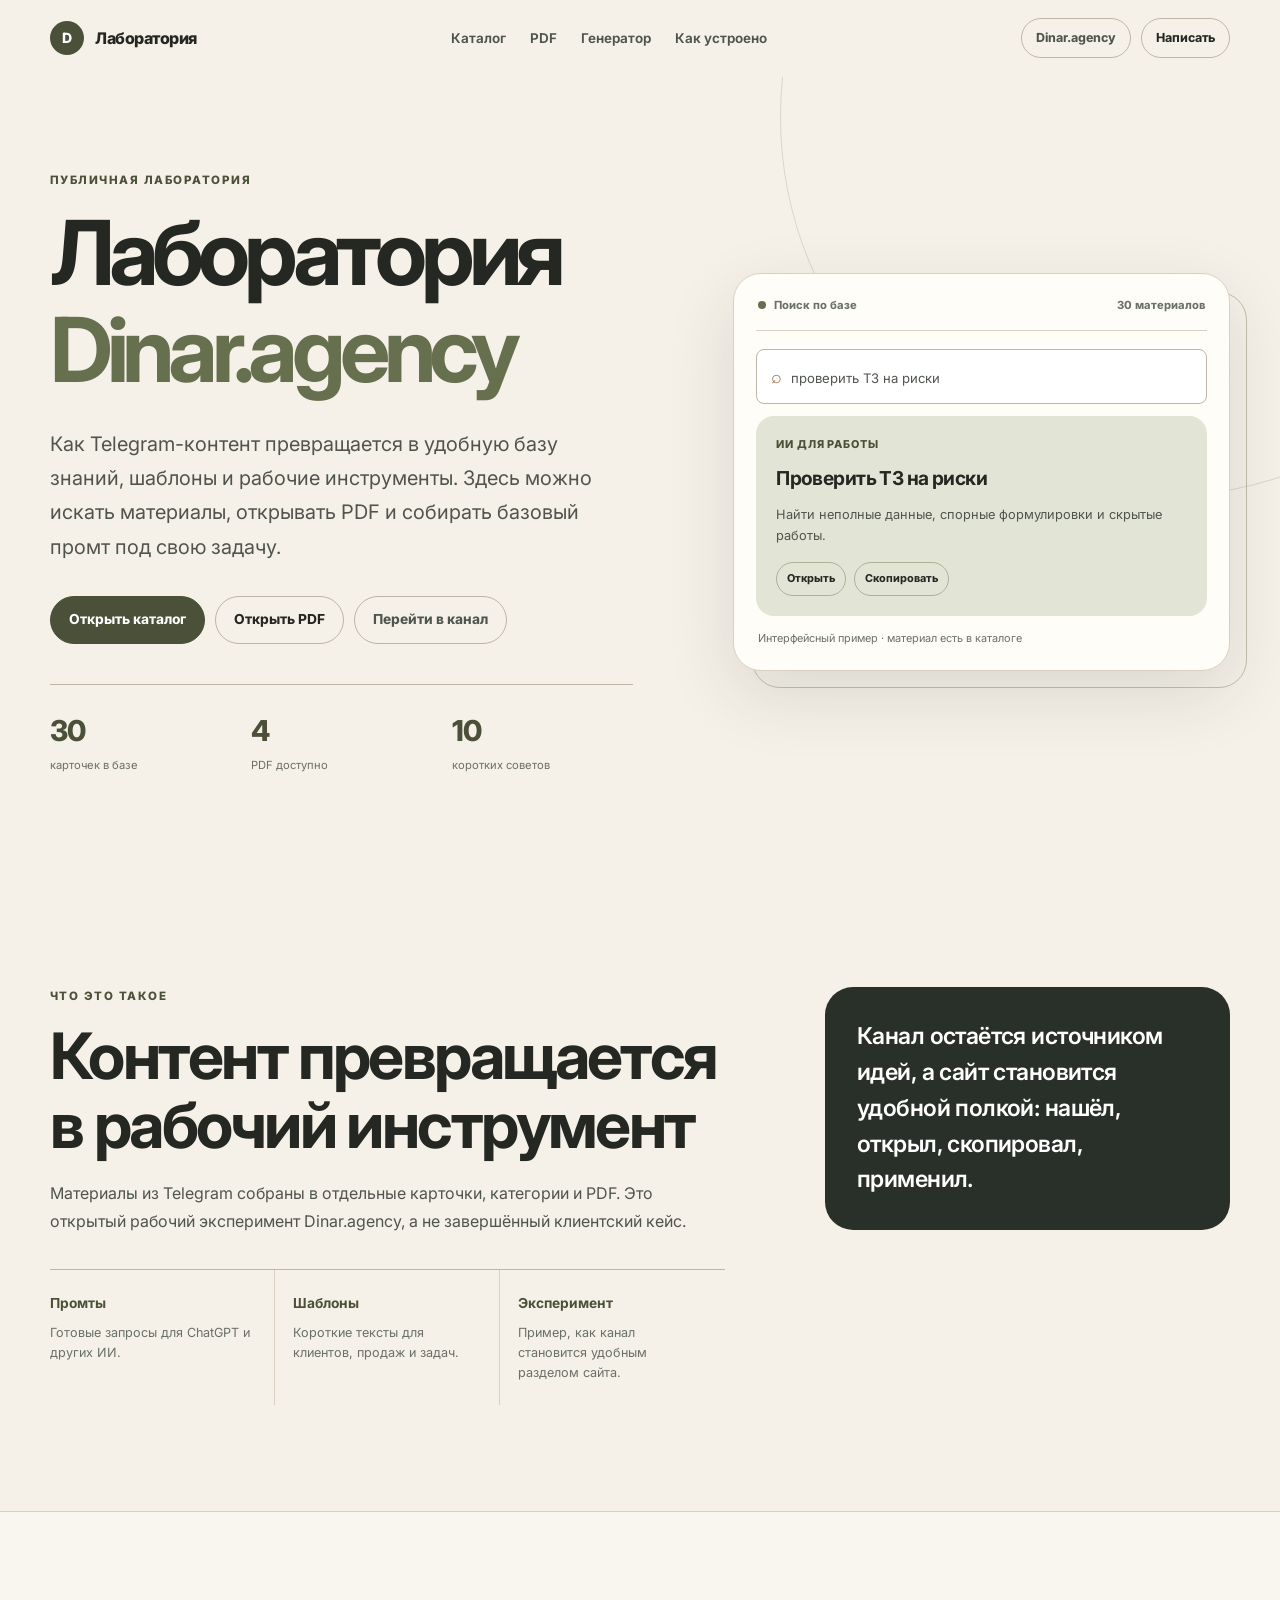
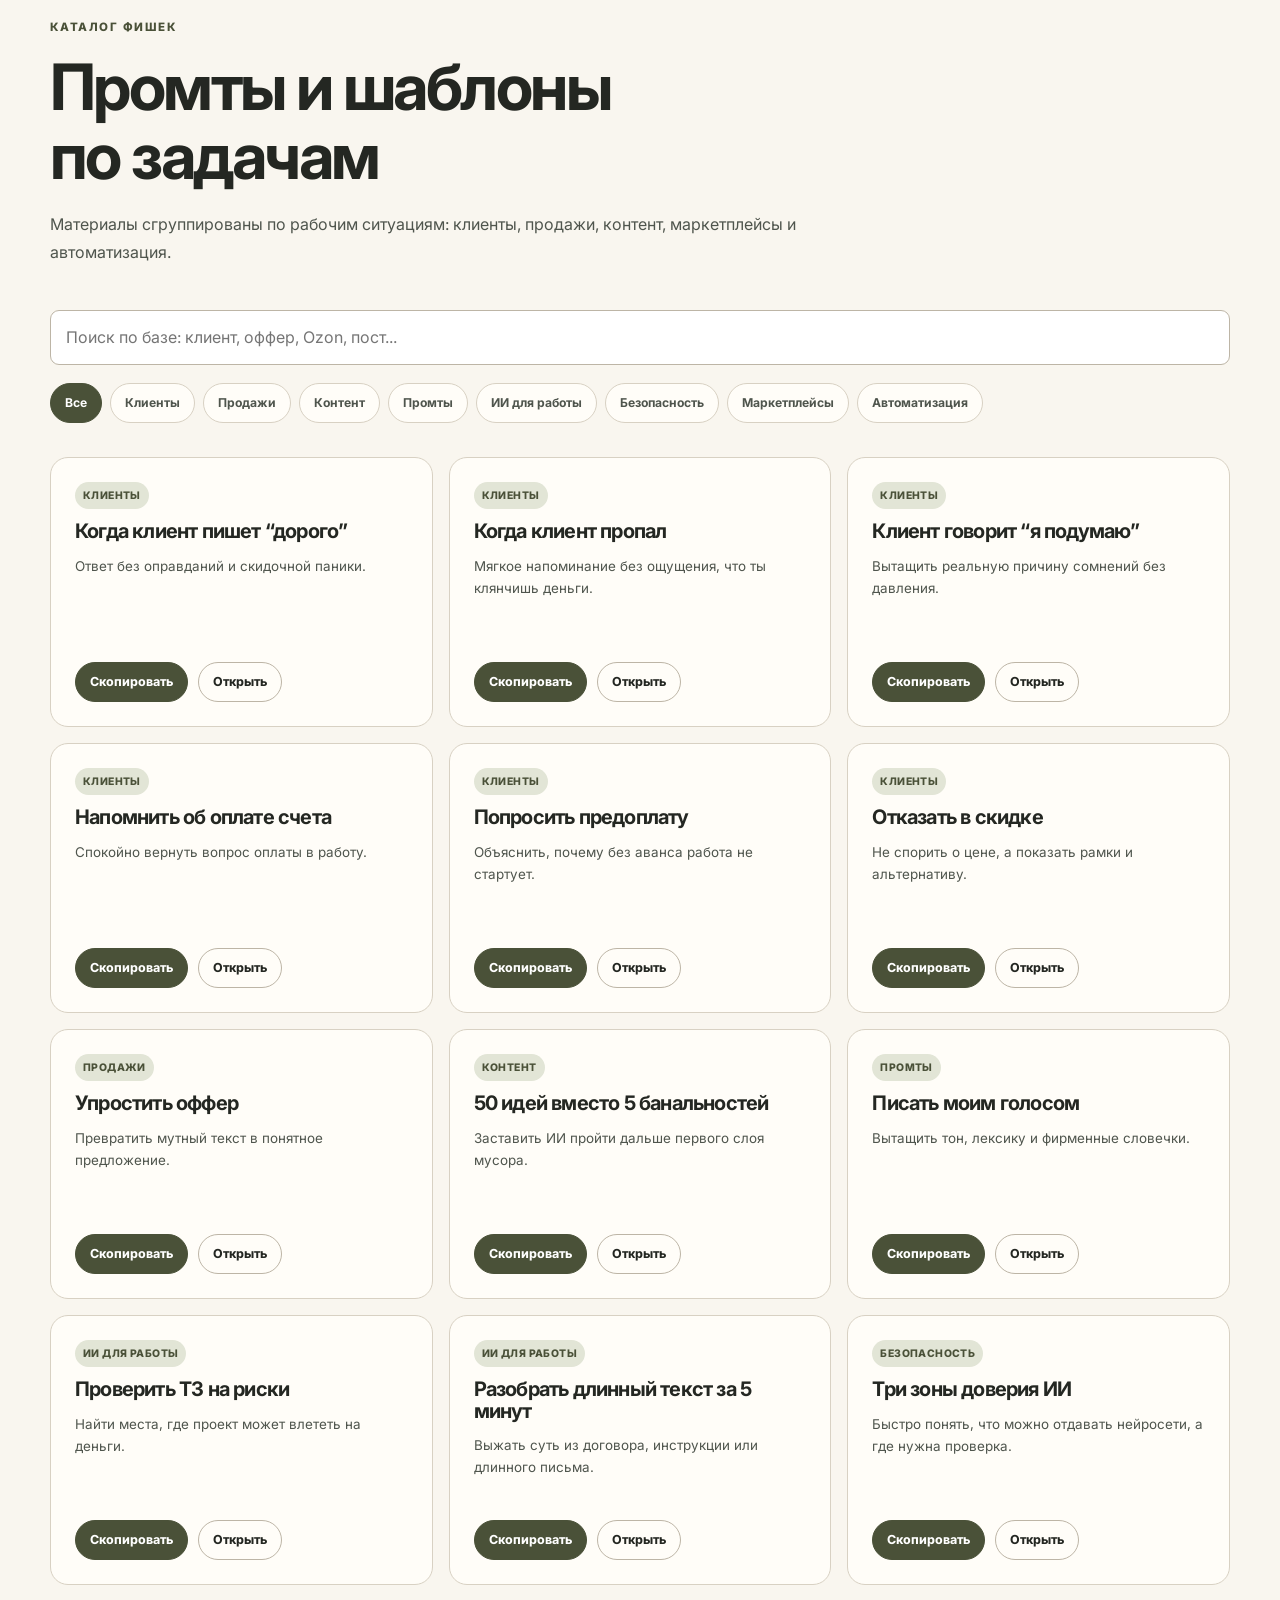
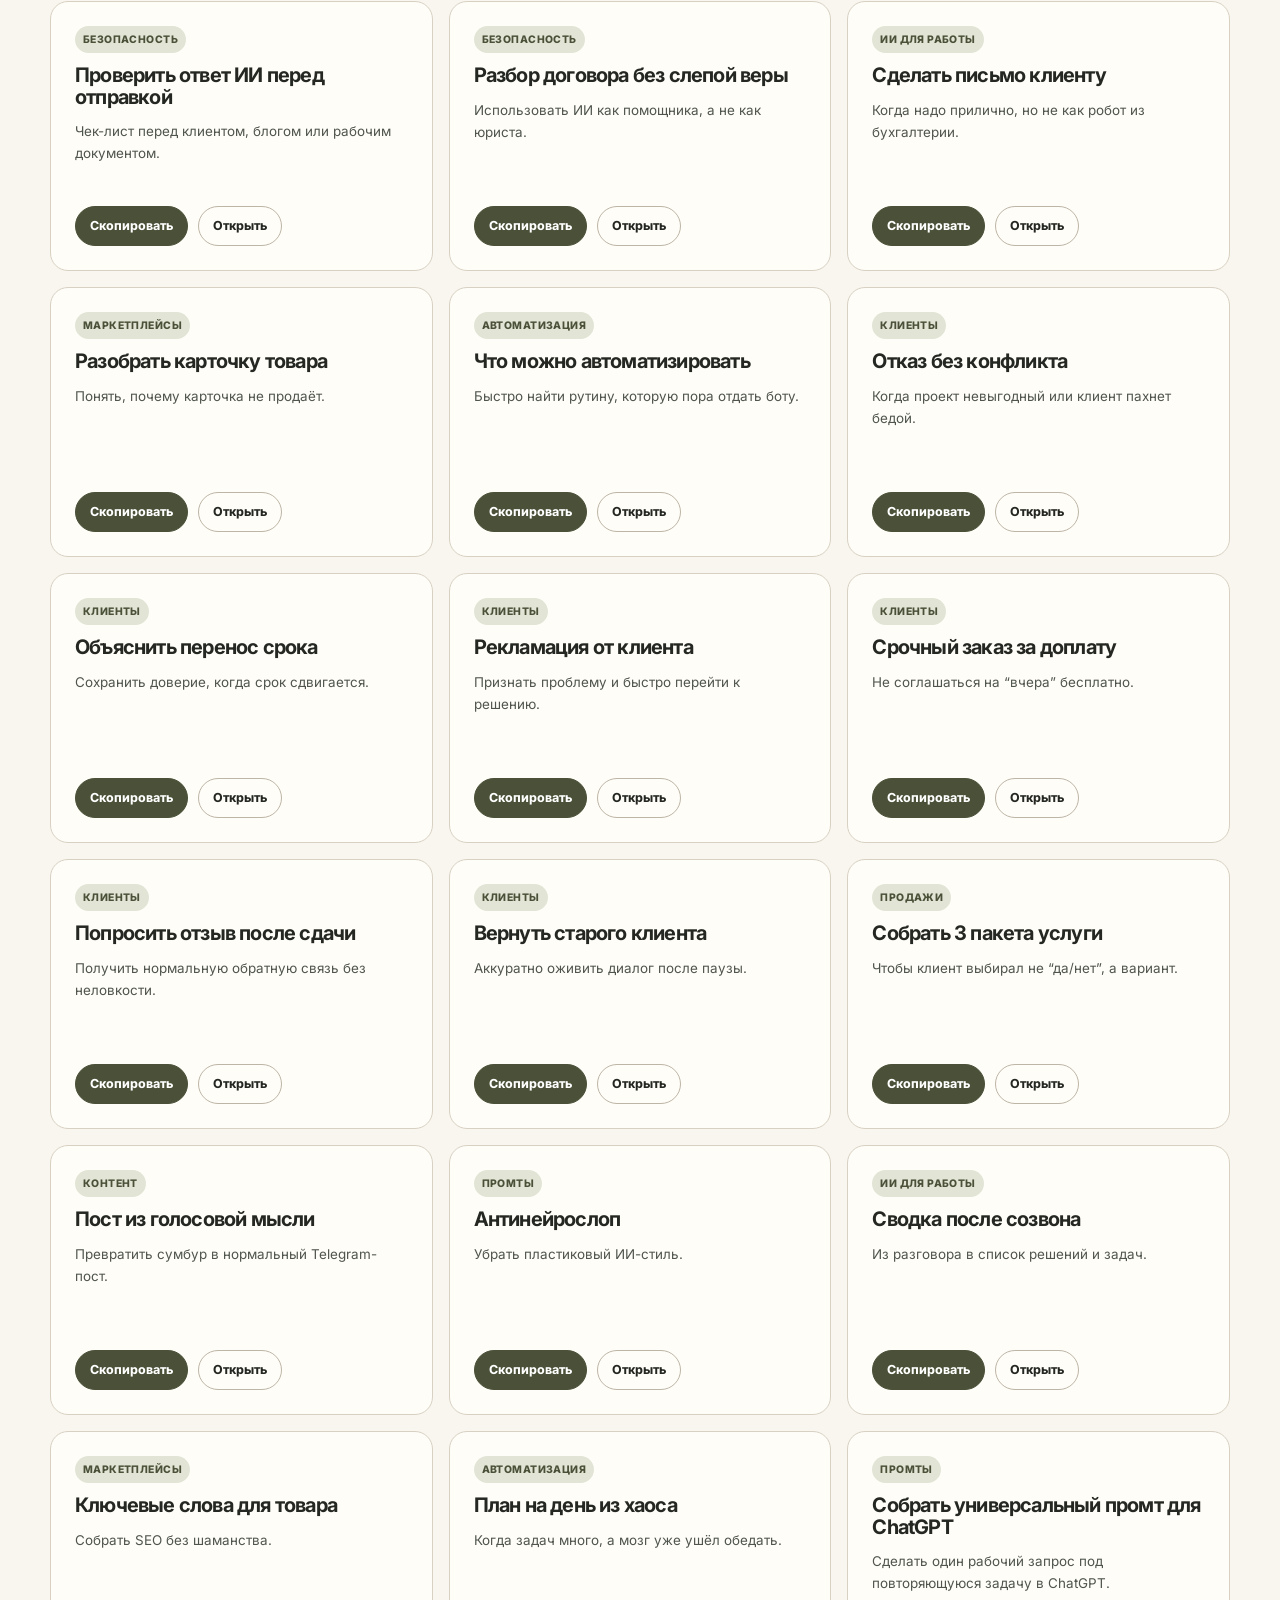
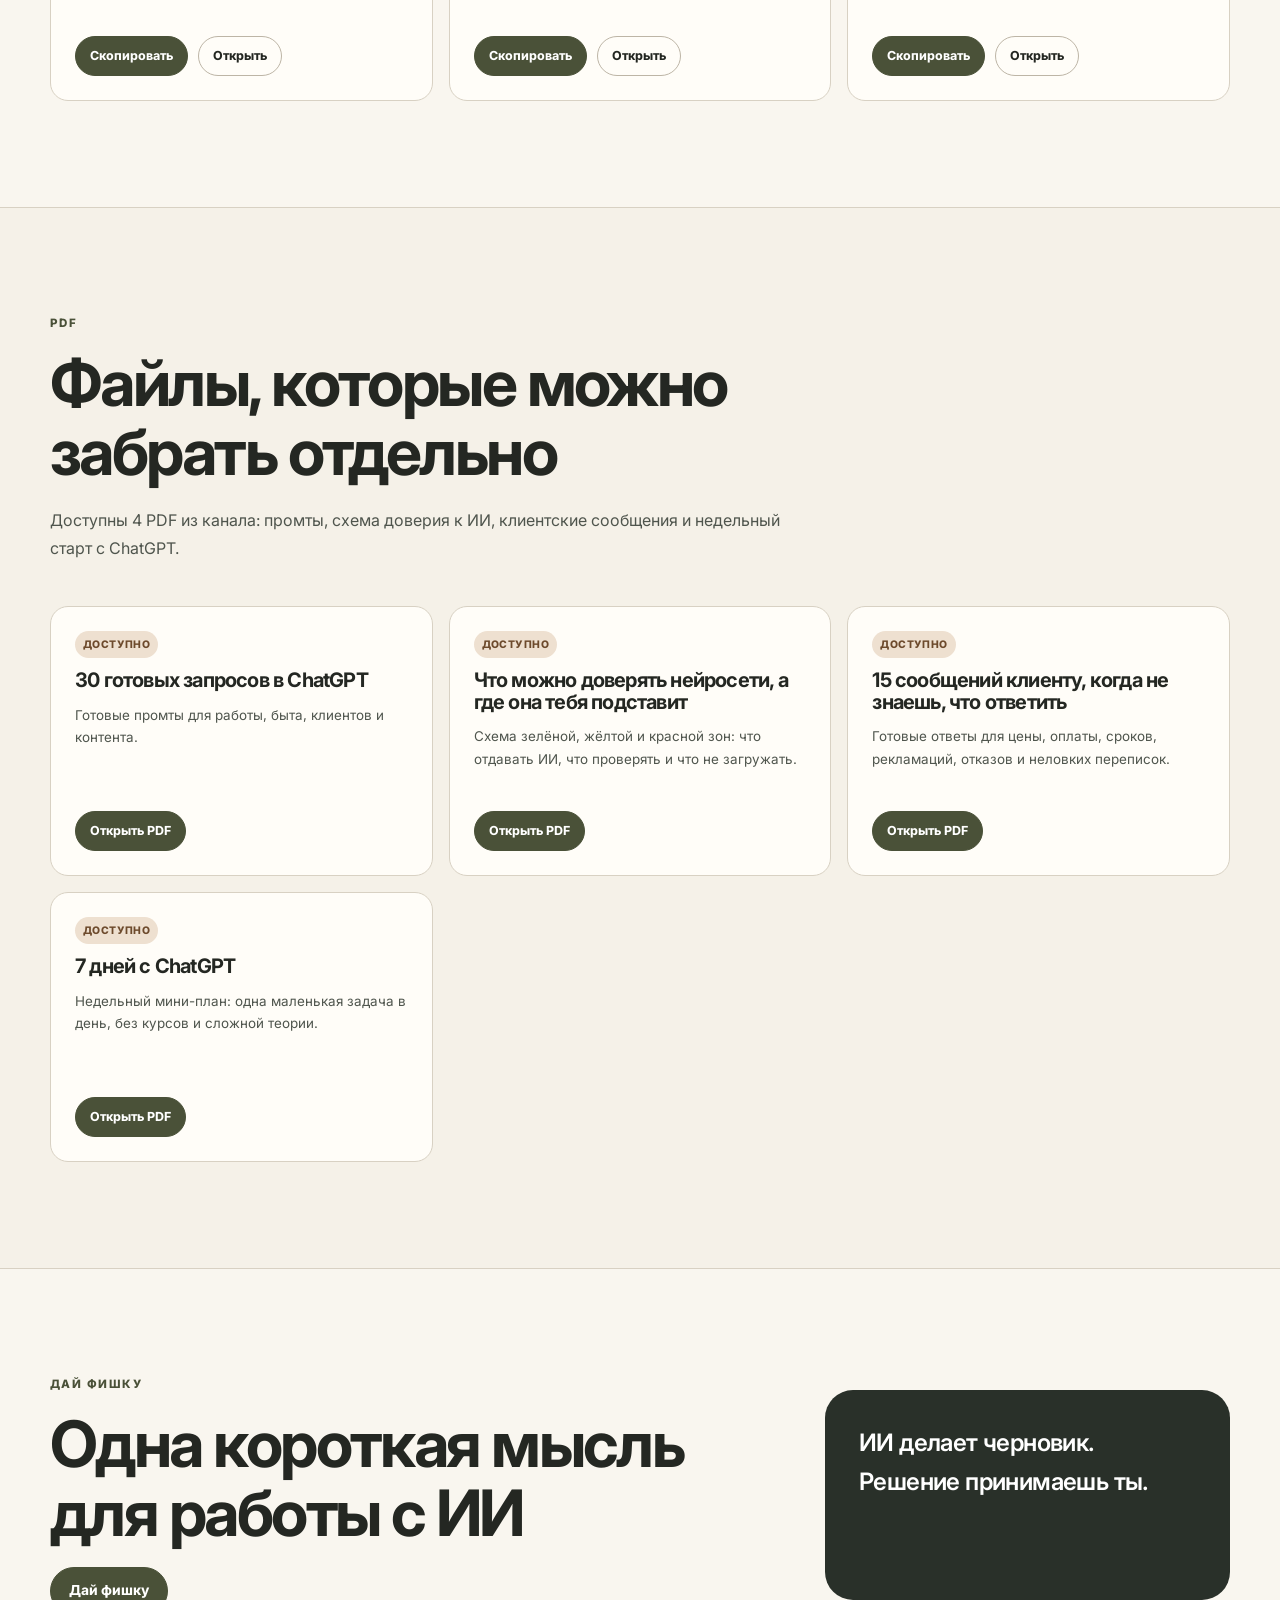
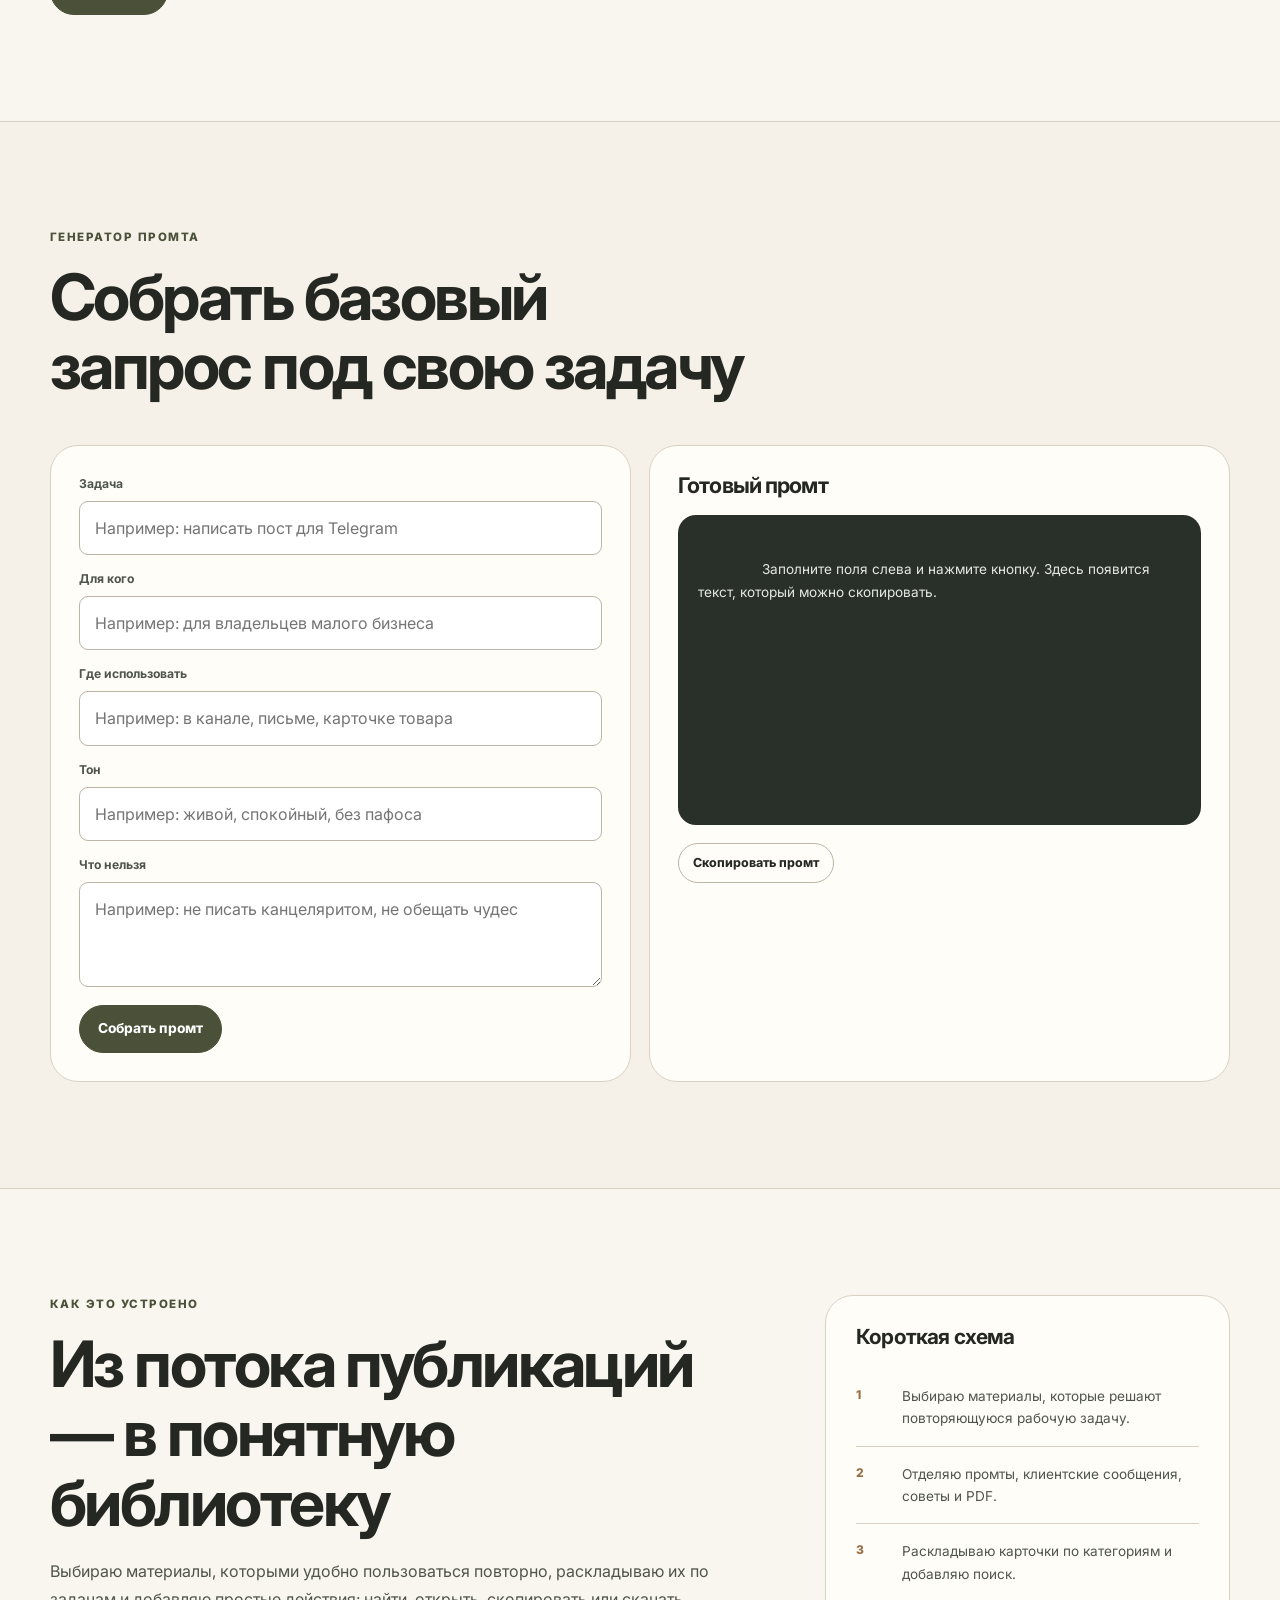
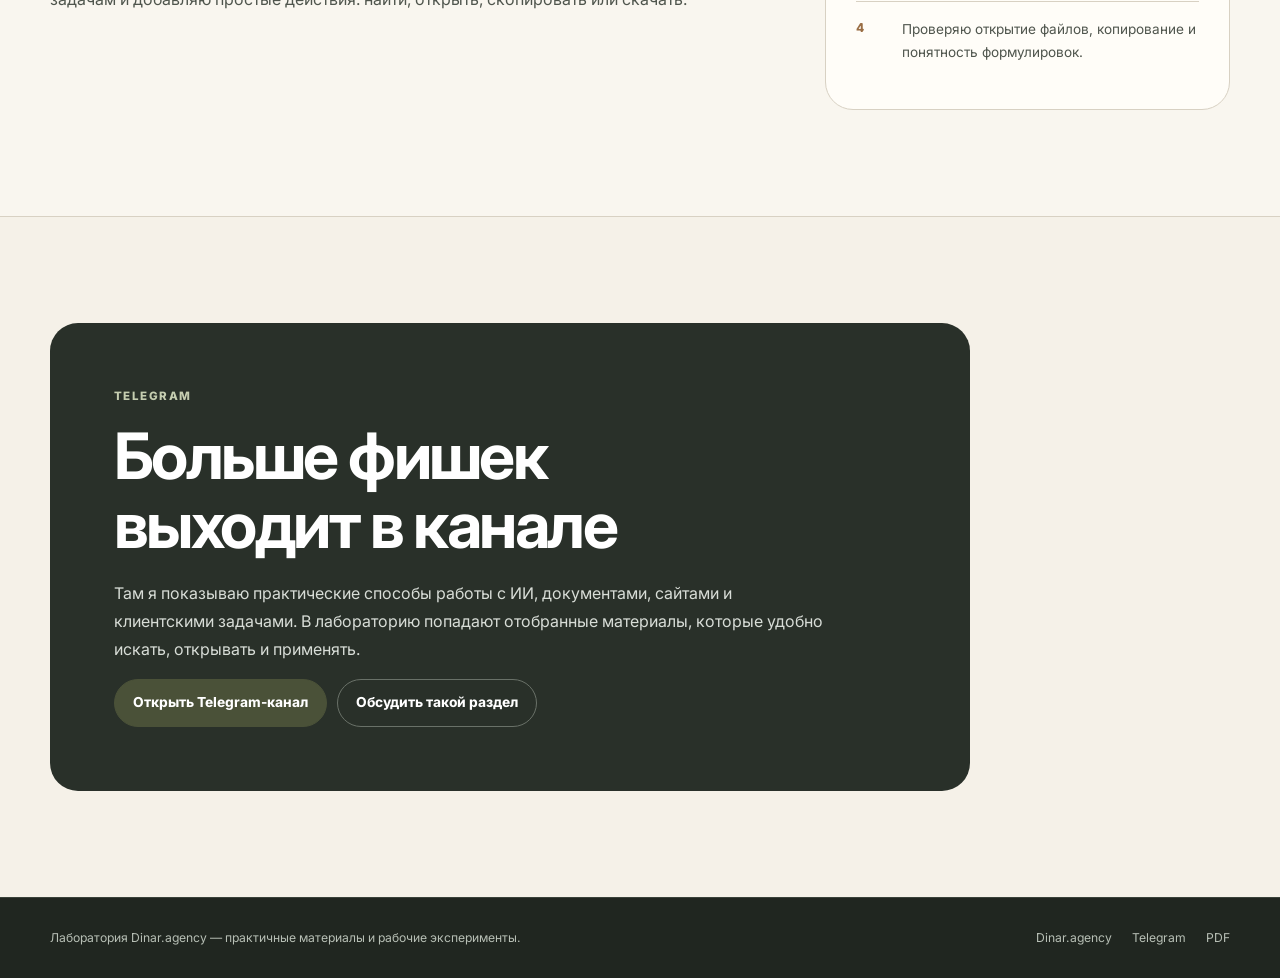
==== commit e21f6e85: "Reposition site for complex B2B requests" ====
--- a/fishki-biznesa/index.html
+++ b/fishki-biznesa/index.html
@@ -3,24 +3,26 @@
 <head>
   <meta charset="UTF-8">
   <meta name="viewport" content="width=device-width, initial-scale=1.0">
-  <title>Фишки бизнеса — база промтов и ИИ-инструментов | Dinar.agency</title>
-  <meta name="description" content="Обновленная база Telegram-канала «Фишки бизнеса»: 4 PDF, промты, шаблоны клиентских сообщений и практичные материалы по ИИ для малого бизнеса.">
+  <title>Лаборатория Dinar.agency - Telegram, AI и рабочие шаблоны</title>
+  <meta name="description" content="Практические примеры: как превратить Telegram-контент, запросы клиентов и рабочие материалы в удобную базу знаний и простые цифровые инструменты.">
   <meta name="robots" content="index, follow">
   <link rel="canonical" href="https://dinar.agency/fishki-biznesa/">
   <link rel="icon" href="../favicon.svg" type="image/svg+xml">
 
-  <meta property="og:title" content="Фишки бизнеса — база промтов и ИИ-инструментов">
-  <meta property="og:description" content="4 PDF, промты и практичные шаблоны из Telegram-канала «Фишки бизнеса».">
+  <meta property="og:title" content="Лаборатория Dinar.agency - Telegram, AI и рабочие шаблоны">
+  <meta property="og:description" content="Как Telegram-контент и рабочие материалы превращаются в удобную базу знаний, шаблоны и простые инструменты.">
   <meta property="og:type" content="website">
   <meta property="og:url" content="https://dinar.agency/fishki-biznesa/">
-  <meta property="og:image" content="https://dinar.agency/fishki-biznesa/assets/og-cover.png">
+  <meta property="og:image" content="https://dinar.agency/images/og-dinar-agency.png">
+  <meta property="og:image:width" content="1732">
+  <meta property="og:image:height" content="909">
   <meta property="og:locale" content="ru_RU">
   <meta property="og:site_name" content="Dinar.agency">
 
   <meta name="twitter:card" content="summary_large_image">
-  <meta name="twitter:title" content="Фишки бизнеса — база промтов и ИИ-инструментов">
-  <meta name="twitter:description" content="4 PDF, промты и практичные шаблоны из Telegram-канала «Фишки бизнеса».">
-  <meta name="twitter:image" content="https://dinar.agency/fishki-biznesa/assets/og-cover.png">
+  <meta name="twitter:title" content="Лаборатория Dinar.agency - Telegram, AI и рабочие шаблоны">
+  <meta name="twitter:description" content="Публичная лаборатория с базой знаний, шаблонами и рабочими инструментами.">
+  <meta name="twitter:image" content="https://dinar.agency/images/og-dinar-agency.png">
 
   <!-- Yandex.Metrika counter -->
   <script type="text/javascript">
@@ -44,10 +46,10 @@
   {
     "@context": "https://schema.org",
     "@type": "CollectionPage",
-    "name": "Фишки бизнеса",
-    "description": "Интерактивная база промтов, 4 PDF и практичных шаблонов для малого бизнеса.",
+    "name": "Лаборатория Dinar.agency",
+    "description": "Публичная лаборатория: база знаний, практические шаблоны и простые рабочие инструменты на основе Telegram-контента.",
     "url": "https://dinar.agency/fishki-biznesa/",
-    "image": "https://dinar.agency/fishki-biznesa/assets/og-cover.png",
+    "image": "https://dinar.agency/images/og-dinar-agency.png",
     "inLanguage": "ru",
     "isPartOf": {
       "@type": "WebSite",
@@ -63,20 +65,23 @@
   </script>
 </head>
 <body>
-  <noscript><div><img src="https://mc.yandex.ru/watch/109675049" style="position:absolute; left:-9999px;" alt=""></div></noscript>
+  <noscript>
+    <div class="noscript-note">В разделе есть 30 карточек и 4 PDF. Для поиска, фильтров, генератора и копирования включите JavaScript.</div>
+    <div><img src="https://mc.yandex.ru/watch/109675049" class="metrika-pixel" alt=""></div>
+  </noscript>
 
   <div class="page">
     <header class="site-header">
       <div class="header-inner">
         <a class="brand" href="../" aria-label="Dinar.agency">
-          <span class="brand-mark">FB</span>
-          <span>Фишки бизнеса</span>
+          <span class="brand-mark">D</span>
+          <span>Лаборатория</span>
         </a>
         <nav class="nav" aria-label="Навигация">
           <a href="#catalog">Каталог</a>
           <a href="#pdf">PDF</a>
           <a href="#generator">Генератор</a>
-          <a href="#story">Кейс</a>
+          <a href="#story">Как устроено</a>
         </nav>
         <div class="header-actions">
           <a class="btn btn-small btn-ghost" href="../" data-analytics-goal="fishki_back_to_agency">Dinar.agency</a>
@@ -89,11 +94,11 @@
       <section class="hero">
         <div class="section-inner hero-grid">
           <div class="hero-copy reveal">
-            <p class="eyebrow">Публичный кейс Telegram-канала</p>
-            <h1>Фишки бизнеса: <span>промты, PDF и ИИ-шаблоны</span></h1>
+            <p class="eyebrow">Публичная лаборатория</p>
+            <h1>Лаборатория <span>Dinar.agency</span></h1>
             <p class="lead">
-              Это обновленная база знаний из моего канала: 4 PDF, практичные запросы для ChatGPT,
-              клиентские сообщения, чек-листы по рискам ИИ и рабочие заготовки для малого бизнеса.
+              Как Telegram-контент превращается в удобную базу знаний, шаблоны и рабочие инструменты.
+              Здесь можно искать материалы, открывать PDF и собирать базовый промт под свою задачу.
             </p>
             <div class="hero-actions">
               <a class="btn btn-primary" href="#catalog" data-analytics-goal="fishki_catalog_anchor">Открыть каталог</a>
@@ -103,23 +108,35 @@
 
             <div class="stats" aria-label="Содержимое раздела">
               <div class="stat-item">
-                <span class="stat-number" id="catalogCount">0</span>
+                <span class="stat-number" id="catalogCount">30</span>
                 <span class="stat-label">карточек в базе</span>
               </div>
               <div class="stat-item">
-                <span class="stat-number" id="pdfCount">0</span>
+                <span class="stat-number" id="pdfCount">4</span>
                 <span class="stat-label">PDF доступно</span>
               </div>
               <div class="stat-item">
-                <span class="stat-number">03.07</span>
-                <span class="stat-label">история канала до 2026</span>
-              </div>
-            </div>
-          </div>
-
-          <figure class="hero-media reveal">
-            <img src="assets/og-cover.png" alt="Обложка раздела Фишки бизнеса" loading="eager">
-          </figure>
+                <span class="stat-number">10</span>
+                <span class="stat-label">коротких советов</span>
+              </div>
+            </div>
+          </div>
+
+          <div class="lab-preview reveal" aria-label="Пример интерфейса Лаборатории">
+            <div class="lab-preview-head">
+              <span class="preview-dot"></span>
+              <span>Поиск по базе</span>
+              <span>30 материалов</span>
+            </div>
+            <div class="lab-search-demo">проверить ТЗ на риски</div>
+            <div class="lab-card-demo">
+              <span>ИИ для работы</span>
+              <strong>Проверить ТЗ на риски</strong>
+              <p>Найти неполные данные, спорные формулировки и скрытые работы.</p>
+              <div><span>Открыть</span><span>Скопировать</span></div>
+            </div>
+            <p class="preview-note">Интерфейсный пример · материал есть в каталоге</p>
+          </div>
         </div>
       </section>
 
@@ -127,11 +144,10 @@
         <div class="section-inner intro-grid">
           <div class="text-panel reveal">
             <p class="eyebrow">Что это такое</p>
-            <h2>Не отдельный сайт, а живая база знаний внутри Dinar Agency</h2>
+            <h2>Контент превращается в рабочий инструмент</h2>
             <p>
-              Я обновил страницу на основе истории канала до 03.07.2026 и новых PDF, чтобы показать:
-              контент из Telegram можно превратить в понятный раздел сайта, который работает как витрина,
-              база промтов и кейс.
+              Материалы из Telegram собраны в отдельные карточки, категории и PDF. Это открытый рабочий
+              эксперимент Dinar.agency, а не завершённый клиентский кейс.
             </p>
             <div class="feature-grid">
               <article class="feature-card">
@@ -143,14 +159,14 @@
                 <p>Короткие тексты для клиентов, продаж и задач.</p>
               </article>
               <article class="feature-card">
-                <strong>Кейс</strong>
-                <p>Пример, как канал становится разделом сайта.</p>
+                <strong>Эксперимент</strong>
+                <p>Пример, как канал становится удобным разделом сайта.</p>
               </article>
             </div>
           </div>
           <aside class="quote-panel reveal">
             <p>
-              Канал остаётся живым источником идей, а сайт становится удобной полкой:
+              Канал остаётся источником идей, а сайт становится удобной полкой:
               нашёл, открыл, скопировал, применил.
             </p>
           </aside>
@@ -166,12 +182,12 @@
           </div>
 
           <div class="catalog-tools reveal">
-            <input class="search-field" id="catalogSearch" type="search" placeholder="Поиск по базе: клиент, оффер, Ozon, пост..." autocomplete="off">
+            <input class="search-field" id="catalogSearch" type="search" placeholder="Поиск по базе: клиент, оффер, Ozon, пост..." aria-label="Поиск по базе материалов" autocomplete="off">
             <div class="filter-row" id="filterRow" aria-label="Фильтры каталога"></div>
           </div>
 
           <div class="catalog-grid" id="catalogGrid"></div>
-          <div class="empty-state" id="emptyState" hidden>Ничего не нашлось. Попробуйте другое слово.</div>
+          <div class="empty-state" id="emptyState" hidden>По этому запросу ничего не нашлось. Попробуйте другое слово или сбросьте фильтр.</div>
         </div>
       </section>
 
@@ -180,7 +196,7 @@
           <div class="section-head reveal">
             <p class="eyebrow">PDF</p>
             <h2>Файлы, которые можно забрать отдельно</h2>
-            <p class="section-lead">Теперь подключены 4 PDF из канала: промты, схема доверия к ИИ, клиентские сообщения и недельный старт с ChatGPT.</p>
+            <p class="section-lead">Доступны 4 PDF из канала: промты, схема доверия к ИИ, клиентские сообщения и недельный старт с ChatGPT.</p>
           </div>
           <div class="pdf-grid reveal" id="pdfGrid"></div>
         </div>
@@ -251,20 +267,20 @@
       <section class="section section-alt" id="story">
         <div class="section-inner story-grid">
           <div class="section-head reveal">
-            <p class="eyebrow">Как это собрано</p>
-            <h2>Из истории канала в раздел сайта</h2>
+            <p class="eyebrow">Как это устроено</p>
+            <h2>Из потока публикаций — в понятную библиотеку</h2>
             <p class="section-lead">
-              Этот раздел показывает простой сценарий: берём историю канала, выбираем самые полезные материалы,
-              подключаем PDF и превращаем всё это в удобную базу, а не в шумный архив всех постов подряд.
+              Выбираю материалы, которыми удобно пользоваться повторно, раскладываю их по задачам
+              и добавляю простые действия: найти, открыть, скопировать или скачать.
             </p>
           </div>
           <article class="timeline-card reveal">
             <h3>Короткая схема</h3>
             <ol class="timeline">
-              <li><time>1</time><span>Взяли историю канала с 27.08.2024 по 03.07.2026.</span></li>
-              <li><time>2</time><span>Отобрали полезные материалы: PDF, промты, клиентские сообщения и чек-листы по рискам.</span></li>
-              <li><time>3</time><span>Разложили фишки по категориям и оставили быстрый поиск по базе.</span></li>
-              <li><time>4</time><span>Подключили 4 PDF и обновили раздел как публичный кейс Dinar Agency.</span></li>
+              <li><time>1</time><span>Выбираю материалы, которые решают повторяющуюся рабочую задачу.</span></li>
+              <li><time>2</time><span>Отделяю промты, клиентские сообщения, советы и PDF.</span></li>
+              <li><time>3</time><span>Раскладываю карточки по категориям и добавляю поиск.</span></li>
+              <li><time>4</time><span>Проверяю открытие файлов, копирование и понятность формулировок.</span></li>
             </ol>
           </article>
         </div>
@@ -276,8 +292,8 @@
             <p class="eyebrow">Telegram</p>
             <h2>Больше фишек выходит в канале</h2>
             <p>
-              Там я показываю, как использую ИИ в работе, документах, сайтах, клиентах и повседневных задачах.
-              А сюда попадают отобранные материалы, которые удобно искать, открывать и применять.
+              Там я показываю практические способы работы с ИИ, документами, сайтами и клиентскими задачами.
+              В лабораторию попадают отобранные материалы, которые удобно искать, открывать и применять.
             </p>
             <div class="button-row">
               <a class="btn btn-primary" href="#" data-tg-link data-analytics-goal="fishki_telegram_click_bottom">Открыть Telegram-канал</a>
@@ -290,7 +306,7 @@
 
     <footer class="site-footer">
       <div class="footer-inner">
-        <p>Фишки бизнеса — практичные материалы для работы с ИИ.</p>
+        <p>Лаборатория Dinar.agency — практичные материалы и рабочие эксперименты.</p>
         <div class="footer-links">
           <a href="../">Dinar.agency</a>
           <a href="#" data-tg-link data-analytics-goal="fishki_telegram_click_footer">Telegram</a>
@@ -300,7 +316,7 @@
     </footer>
   </div>
 
-  <div class="modal" id="cardModal" role="dialog" aria-modal="true" aria-labelledby="modalTitle">
+  <div class="modal" id="cardModal" role="dialog" aria-modal="true" aria-labelledby="modalTitle" aria-hidden="true">
     <div class="modal-card">
       <div class="modal-top">
         <div>
@@ -319,7 +335,7 @@
 
   <div class="toast" id="toast" role="status" aria-live="polite"></div>
 
-  <script src="data/content.js"></script>
-  <script src="js/main.js"></script>
+  <script src="data/content.js" defer></script>
+  <script src="js/main.js" defer></script>
 </body>
 </html>
--- a/fishki-biznesa/css/style.css
+++ b/fishki-biznesa/css/style.css
@@ -1,45 +1,57 @@
 :root {
-  --bg: #090b0f;
-  --bg-soft: #0f131a;
-  --surface: #151a22;
-  --surface-strong: #1d2430;
-  --border: #2b3340;
-  --text: #f8fafc;
-  --text-soft: #c4ccd8;
-  --text-muted: #7f8a9a;
-  --green: #21c6a8;
-  --green-dark: #15977f;
-  --amber: #f5b84b;
-  --coral: #ff6b57;
-  --blue: #4e9af1;
+  --paper: #f5f1e8;
+  --paper-deep: #ebe4d6;
+  --surface: #fffdf8;
+  --surface-soft: #f9f6ef;
+  --ink: #242722;
+  --ink-soft: #4f554d;
+  --muted: #6a7067;
+  --line: #d8d1c3;
+  --line-strong: #bdb5a6;
+  --olive: #67704e;
+  --olive-dark: #4a5138;
+  --olive-pale: #e2e5d6;
+  --bronze: #9a6e45;
+  --bronze-pale: #eee0d0;
+  --graphite: #293029;
+  --white: #ffffff;
+  --shadow: 0 24px 70px rgba(45, 42, 34, 0.12);
   --font: "Inter", -apple-system, BlinkMacSystemFont, "Segoe UI", sans-serif;
-  --radius: 8px;
-  --shadow: 0 18px 60px rgba(0, 0, 0, 0.28);
-}
-
-* {
+  --radius-sm: 10px;
+  --radius-md: 18px;
+  --radius-lg: 28px;
+  --container: 1180px;
+}
+
+*,
+*::before,
+*::after {
   box-sizing: border-box;
 }
 
 html {
   scroll-behavior: smooth;
+  scroll-padding-top: 90px;
 }
 
 body {
   margin: 0;
+  min-width: 320px;
+  overflow-x: hidden;
+  color: var(--ink);
+  background: var(--paper);
   font-family: var(--font);
-  background: var(--bg);
-  color: var(--text);
-  line-height: 1.6;
-  letter-spacing: 0;
+  line-height: 1.65;
+  text-rendering: optimizeLegibility;
 }
 
 body.modal-open {
   overflow: hidden;
 }
 
-a {
-  color: inherit;
+img {
+  display: block;
+  max-width: 100%;
 }
 
 button,
@@ -48,676 +60,910 @@
   font: inherit;
 }
 
+button,
+a {
+  -webkit-tap-highlight-color: transparent;
+}
+
+a {
+  color: inherit;
+  text-decoration: none;
+}
+
+p,
+h1,
+h2,
+h3 {
+  margin-top: 0;
+}
+
+h1,
+h2,
+h3 {
+  line-height: 1.08;
+  letter-spacing: -0.04em;
+}
+
+h1,
+h2 {
+  text-wrap: balance;
+}
+
+p,
+li,
+label {
+  overflow-wrap: anywhere;
+}
+
+:focus-visible {
+  outline: 3px solid #b77436;
+  outline-offset: 4px;
+}
+
+::selection {
+  color: var(--white);
+  background: var(--olive);
+}
+
 .page {
   min-height: 100vh;
-  overflow: hidden;
+}
+
+.section-inner,
+.header-inner,
+.footer-inner {
+  width: min(calc(100% - 40px), var(--container));
+  margin-inline: auto;
+}
+
+.noscript-note {
+  padding: 12px 20px;
+  color: var(--white);
+  background: var(--graphite);
+  text-align: center;
+}
+
+.metrika-pixel {
+  position: absolute;
+  left: -9999px;
 }
 
 .site-header {
   position: sticky;
+  z-index: 50;
   top: 0;
-  z-index: 20;
-  background: rgba(9, 11, 15, 0.9);
   border-bottom: 1px solid transparent;
-  backdrop-filter: blur(18px);
+  background: rgba(245, 241, 232, 0.92);
+  backdrop-filter: blur(16px);
+  transition: border-color 180ms ease, box-shadow 180ms ease;
 }
 
 .site-header.is-scrolled {
-  border-bottom-color: var(--border);
-}
-
-.header-inner,
-.section-inner,
+  border-color: rgba(189, 181, 166, 0.72);
+  box-shadow: 0 6px 24px rgba(45, 42, 34, 0.06);
+}
+
+.header-inner {
+  display: flex;
+  min-height: 76px;
+  align-items: center;
+  justify-content: space-between;
+  gap: 28px;
+}
+
+.brand {
+  display: inline-flex;
+  flex: 0 0 auto;
+  align-items: center;
+  gap: 11px;
+  font-size: 1rem;
+  font-weight: 800;
+  letter-spacing: -0.03em;
+}
+
+.brand-mark {
+  display: grid;
+  width: 34px;
+  height: 34px;
+  color: var(--white);
+  background: var(--olive-dark);
+  border-radius: 50%;
+  place-items: center;
+  font-size: 0.88rem;
+  letter-spacing: 0;
+}
+
+.nav {
+  display: flex;
+  align-items: center;
+  gap: 24px;
+}
+
+.nav a {
+  padding: 8px 0;
+  color: var(--ink-soft);
+  font-size: 0.84rem;
+  font-weight: 650;
+}
+
+.nav a:hover {
+  color: var(--ink);
+}
+
+.header-actions,
+.hero-actions,
+.button-row,
+.card-actions {
+  display: flex;
+  flex-wrap: wrap;
+  gap: 10px;
+}
+
+.btn {
+  display: inline-flex;
+  min-height: 48px;
+  padding: 12px 18px;
+  border: 1px solid var(--line-strong);
+  color: var(--ink);
+  background: transparent;
+  border-radius: 999px;
+  align-items: center;
+  justify-content: center;
+  font-size: 0.86rem;
+  font-weight: 750;
+  line-height: 1.3;
+  text-align: center;
+  cursor: pointer;
+  transition: transform 160ms ease, color 160ms ease, background-color 160ms ease, border-color 160ms ease;
+}
+
+.btn:hover {
+  border-color: var(--ink-soft);
+  background: var(--surface);
+  transform: translateY(-2px);
+}
+
+.btn-primary {
+  color: var(--white);
+  background: var(--olive-dark);
+  border-color: var(--olive-dark);
+}
+
+.btn-primary:hover {
+  color: var(--white);
+  background: #363d29;
+  border-color: #363d29;
+}
+
+.btn-ghost {
+  color: var(--ink-soft);
+}
+
+.btn-small {
+  min-height: 40px;
+  padding: 9px 14px;
+  font-size: 0.78rem;
+}
+
+.btn.is-disabled {
+  opacity: 0.55;
+  cursor: not-allowed;
+}
+
+.btn.copied {
+  color: var(--white);
+  background: var(--bronze);
+  border-color: var(--bronze);
+}
+
+.hero {
+  position: relative;
+  overflow: hidden;
+  padding: 94px 0 108px;
+}
+
+.hero::before {
+  position: absolute;
+  top: -340px;
+  right: -260px;
+  width: 760px;
+  height: 760px;
+  border: 1px solid rgba(103, 112, 78, 0.2);
+  border-radius: 50%;
+  content: "";
+}
+
+.hero-grid {
+  position: relative;
+  display: grid;
+  grid-template-columns: minmax(0, 1.08fr) minmax(340px, 0.92fr);
+  gap: clamp(54px, 8vw, 100px);
+  align-items: center;
+}
+
+.hero-copy {
+  max-width: 720px;
+}
+
+.eyebrow {
+  margin-bottom: 15px;
+  color: var(--olive-dark);
+  font-size: 0.72rem;
+  font-weight: 800;
+  letter-spacing: 0.13em;
+  text-transform: uppercase;
+}
+
+.hero h1 {
+  margin-bottom: 28px;
+  font-size: clamp(3.4rem, 7vw, 6.6rem);
+  letter-spacing: -0.07em;
+}
+
+.hero h1 span {
+  color: var(--olive);
+}
+
+.lead {
+  max-width: 680px;
+  margin-bottom: 32px;
+  color: var(--ink-soft);
+  font-size: clamp(1.04rem, 1.7vw, 1.25rem);
+  line-height: 1.72;
+}
+
+.stats {
+  display: grid;
+  margin-top: 40px;
+  padding-top: 22px;
+  border-top: 1px solid var(--line-strong);
+  grid-template-columns: repeat(3, minmax(0, 1fr));
+  gap: 20px;
+}
+
+.stat-item {
+  display: flex;
+  min-width: 0;
+  flex-direction: column;
+  gap: 3px;
+}
+
+.stat-number {
+  color: var(--olive-dark);
+  font-size: 1.8rem;
+  font-weight: 800;
+  letter-spacing: -0.05em;
+}
+
+.stat-label {
+  color: var(--muted);
+  font-size: 0.7rem;
+  line-height: 1.35;
+}
+
+.lab-preview {
+  position: relative;
+  padding: 22px;
+  border: 1px solid var(--line);
+  background: var(--surface);
+  border-radius: var(--radius-lg);
+  box-shadow: var(--shadow);
+}
+
+.lab-preview::before {
+  position: absolute;
+  z-index: -1;
+  right: -18px;
+  bottom: -18px;
+  width: 100%;
+  height: 100%;
+  border: 1px solid rgba(103, 112, 78, 0.38);
+  border-radius: var(--radius-lg);
+  content: "";
+}
+
+.lab-preview-head {
+  display: flex;
+  padding: 0 2px 16px;
+  color: var(--muted);
+  border-bottom: 1px solid var(--line);
+  align-items: center;
+  gap: 8px;
+  font-size: 0.7rem;
+  font-weight: 750;
+}
+
+.lab-preview-head span:last-child {
+  margin-left: auto;
+}
+
+.preview-dot {
+  width: 8px;
+  height: 8px;
+  background: var(--olive);
+  border-radius: 50%;
+}
+
+.lab-search-demo {
+  margin: 18px 0 12px;
+  padding: 12px 14px;
+  color: var(--ink-soft);
+  border: 1px solid var(--line-strong);
+  background: var(--white);
+  border-radius: 8px;
+  font-size: 0.82rem;
+}
+
+.lab-search-demo::before {
+  margin-right: 9px;
+  color: var(--bronze);
+  content: "⌕";
+  font-size: 1.1rem;
+}
+
+.lab-card-demo {
+  padding: 20px;
+  background: var(--olive-pale);
+  border-radius: var(--radius-md);
+}
+
+.lab-card-demo > span {
+  display: block;
+  margin-bottom: 9px;
+  color: var(--olive-dark);
+  font-size: 0.68rem;
+  font-weight: 800;
+  letter-spacing: 0.08em;
+  text-transform: uppercase;
+}
+
+.lab-card-demo strong {
+  display: block;
+  margin-bottom: 9px;
+  font-size: 1.2rem;
+  letter-spacing: -0.03em;
+}
+
+.lab-card-demo p {
+  margin-bottom: 16px;
+  color: var(--ink-soft);
+  font-size: 0.8rem;
+}
+
+.lab-card-demo div {
+  display: flex;
+  gap: 8px;
+}
+
+.lab-card-demo div span {
+  padding: 7px 10px;
+  border: 1px solid #abb294;
+  border-radius: 999px;
+  font-size: 0.68rem;
+  font-weight: 750;
+}
+
+.preview-note {
+  margin: 14px 2px 0;
+  color: var(--muted);
+  font-size: 0.68rem;
+}
+
+.section {
+  padding: 106px 0;
+}
+
+.section-alt {
+  border-block: 1px solid var(--line);
+  background: var(--surface-soft);
+}
+
+.section-head {
+  max-width: 760px;
+  margin-bottom: 44px;
+}
+
+.section-head h2,
+.text-panel h2,
+.final-cta h2 {
+  margin-bottom: 20px;
+  font-size: clamp(2.3rem, 5vw, 4.5rem);
+}
+
+.section-lead,
+.text-panel > p:not(.eyebrow),
+.final-cta > p:not(.eyebrow) {
+  color: var(--ink-soft);
+  font-size: 1rem;
+  line-height: 1.75;
+}
+
+.intro-grid,
+.story-grid,
+.tip-layout {
+  display: grid;
+  grid-template-columns: minmax(0, 1.25fr) minmax(300px, 0.75fr);
+  gap: clamp(50px, 8vw, 100px);
+  align-items: start;
+}
+
+.feature-grid {
+  display: grid;
+  margin-top: 34px;
+  border-top: 1px solid var(--line-strong);
+  grid-template-columns: repeat(3, minmax(0, 1fr));
+}
+
+.feature-card {
+  min-width: 0;
+  padding: 22px 18px 22px 0;
+  border-right: 1px solid var(--line);
+}
+
+.feature-card:not(:first-child) {
+  padding-left: 18px;
+}
+
+.feature-card:last-child {
+  border-right: 0;
+}
+
+.feature-card strong {
+  display: block;
+  margin-bottom: 8px;
+  color: var(--olive-dark);
+  font-size: 0.86rem;
+}
+
+.feature-card p {
+  margin: 0;
+  color: var(--muted);
+  font-size: 0.79rem;
+  line-height: 1.6;
+}
+
+.quote-panel {
+  padding: 32px;
+  color: var(--white);
+  background: var(--graphite);
+  border-radius: var(--radius-lg);
+}
+
+.quote-panel p {
+  margin: 0;
+  font-size: clamp(1.1rem, 2.2vw, 1.45rem);
+  font-weight: 600;
+  line-height: 1.55;
+  letter-spacing: -0.025em;
+}
+
+.catalog-tools {
+  display: grid;
+  margin-bottom: 30px;
+  gap: 18px;
+}
+
+.search-field,
+.form-field input,
+.form-field textarea {
+  width: 100%;
+  min-height: 50px;
+  padding: 13px 15px;
+  border: 1px solid var(--line-strong);
+  color: var(--ink);
+  background: var(--white);
+  border-radius: 9px;
+  outline: 0;
+  transition: border-color 150ms ease, box-shadow 150ms ease;
+}
+
+.search-field:focus,
+.form-field input:focus,
+.form-field textarea:focus {
+  border-color: var(--olive);
+  box-shadow: 0 0 0 3px rgba(103, 112, 78, 0.15);
+}
+
+.filter-row {
+  display: flex;
+  padding-bottom: 4px;
+  overflow-x: auto;
+  gap: 8px;
+  scrollbar-width: thin;
+}
+
+.filter-btn {
+  flex: 0 0 auto;
+  min-height: 40px;
+  padding: 8px 14px;
+  border: 1px solid var(--line);
+  color: var(--ink-soft);
+  background: var(--surface);
+  border-radius: 999px;
+  font-size: 0.76rem;
+  font-weight: 700;
+  cursor: pointer;
+}
+
+.filter-btn:hover,
+.filter-btn.is-active {
+  color: var(--white);
+  background: var(--olive-dark);
+  border-color: var(--olive-dark);
+}
+
+.catalog-grid,
+.pdf-grid {
+  display: grid;
+  grid-template-columns: repeat(3, minmax(0, 1fr));
+  gap: 16px;
+}
+
+.catalog-card,
+.pdf-card {
+  display: flex;
+  min-width: 0;
+  min-height: 270px;
+  padding: 24px;
+  border: 1px solid var(--line);
+  background: var(--surface);
+  border-radius: var(--radius-md);
+  flex-direction: column;
+}
+
+.catalog-card h3,
+.pdf-card h3 {
+  margin: 12px 0 12px;
+  font-size: 1.25rem;
+}
+
+.catalog-card > p,
+.pdf-card > p {
+  margin-bottom: 22px;
+  color: var(--ink-soft);
+  font-size: 0.84rem;
+}
+
+.card-category,
+.status-badge {
+  width: fit-content;
+  padding: 5px 8px;
+  color: var(--olive-dark);
+  background: var(--olive-pale);
+  border-radius: 999px;
+  font-size: 0.65rem;
+  font-weight: 800;
+  letter-spacing: 0.04em;
+  text-transform: uppercase;
+}
+
+.status-badge {
+  color: #6d4a2c;
+  background: var(--bronze-pale);
+}
+
+.status-soon {
+  color: var(--muted);
+  background: var(--paper-deep);
+}
+
+.card-actions {
+  margin-top: auto;
+}
+
+.empty-state {
+  margin: 24px 0 0;
+  padding: 18px;
+  color: var(--ink-soft);
+  border: 1px solid var(--line);
+  background: var(--surface);
+  border-radius: var(--radius-sm);
+  text-align: center;
+}
+
+.tip-layout {
+  align-items: center;
+}
+
+.tip-layout .section-head {
+  margin-bottom: 0;
+}
+
+.tip-box {
+  min-height: 210px;
+  padding: 34px;
+  color: var(--white);
+  background: var(--graphite);
+  border-radius: var(--radius-lg);
+}
+
+.tip-text {
+  margin: 0;
+  font-size: clamp(1.12rem, 2.3vw, 1.5rem);
+  font-weight: 600;
+  line-height: 1.6;
+  letter-spacing: -0.025em;
+}
+
+.tip-text.is-changing,
+.prompt-result.is-changing {
+  animation: soft-change 300ms ease;
+}
+
+@keyframes soft-change {
+  from {
+    opacity: 0.55;
+    transform: translateY(4px);
+  }
+  to {
+    opacity: 1;
+    transform: none;
+  }
+}
+
+.prompt-layout {
+  display: grid;
+  grid-template-columns: repeat(2, minmax(0, 1fr));
+  gap: 18px;
+}
+
+.prompt-card {
+  min-width: 0;
+  padding: 28px;
+  border: 1px solid var(--line);
+  background: var(--surface);
+  border-radius: var(--radius-lg);
+}
+
+.prompt-card h3 {
+  margin-bottom: 18px;
+  font-size: 1.35rem;
+}
+
+.form-grid {
+  display: grid;
+  gap: 14px;
+}
+
+.form-field {
+  display: grid;
+  gap: 7px;
+}
+
+.form-field label {
+  color: var(--ink-soft);
+  font-size: 0.76rem;
+  font-weight: 700;
+}
+
+.form-field textarea {
+  min-height: 105px;
+  resize: vertical;
+}
+
+.prompt-card .button-row {
+  margin-top: 18px;
+}
+
+.prompt-result {
+  min-height: 310px;
+  margin-bottom: 18px;
+  padding: 20px;
+  color: #e4e8e1;
+  background: var(--graphite);
+  border-radius: var(--radius-md);
+  font-family: var(--font);
+  font-size: 0.85rem;
+  line-height: 1.7;
+  white-space: pre-wrap;
+}
+
+.timeline-card {
+  padding: 30px;
+  border: 1px solid var(--line);
+  background: var(--surface);
+  border-radius: var(--radius-lg);
+}
+
+.timeline-card h3 {
+  margin-bottom: 20px;
+  font-size: 1.3rem;
+}
+
+.timeline {
+  display: grid;
+  margin: 0;
+  padding: 0;
+  list-style: none;
+}
+
+.timeline li {
+  display: grid;
+  padding: 16px 0;
+  border-bottom: 1px solid var(--line);
+  grid-template-columns: 34px 1fr;
+  gap: 12px;
+}
+
+.timeline li:last-child {
+  border-bottom: 0;
+}
+
+.timeline time {
+  color: var(--bronze);
+  font-size: 0.75rem;
+  font-weight: 800;
+}
+
+.timeline span {
+  color: var(--ink-soft);
+  font-size: 0.85rem;
+}
+
+.final-cta {
+  max-width: 920px;
+  padding: clamp(30px, 6vw, 64px);
+  color: var(--white);
+  background: var(--graphite);
+  border-radius: var(--radius-lg);
+}
+
+.final-cta .eyebrow {
+  color: #c5cdb0;
+}
+
+.final-cta > p:not(.eyebrow) {
+  max-width: 710px;
+  color: #d8ddd7;
+}
+
+.final-cta .btn:not(.btn-primary) {
+  color: var(--white);
+  border-color: #697168;
+}
+
+.site-footer {
+  padding: 30px 0;
+  color: #b7bfb5;
+  border-top: 1px solid #3b433a;
+  background: #202620;
+}
+
 .footer-inner {
-  width: min(1160px, calc(100% - 32px));
-  margin: 0 auto;
-}
-
-.header-inner {
-  min-height: 72px;
   display: flex;
   align-items: center;
   justify-content: space-between;
-  gap: 24px;
-}
-
-.brand {
-  display: inline-flex;
-  align-items: center;
-  gap: 12px;
-  color: var(--text);
-  font-weight: 800;
-  text-decoration: none;
-}
-
-.brand-mark {
-  width: 38px;
-  height: 38px;
-  display: grid;
-  place-items: center;
-  border-radius: var(--radius);
-  background: var(--green);
-  color: #04110e;
-  font-weight: 900;
-}
-
-.nav {
-  display: flex;
-  align-items: center;
-  gap: 20px;
-}
-
-.nav a,
-.footer-links a {
-  color: var(--text-soft);
-  text-decoration: none;
-  font-size: 0.95rem;
-}
-
-.nav a:hover,
-.footer-links a:hover {
-  color: var(--text);
-}
-
-.header-actions {
-  display: flex;
-  align-items: center;
-  gap: 10px;
-}
-
-.hero {
-  padding: 82px 0 48px;
-  border-bottom: 1px solid var(--border);
-  background:
-    linear-gradient(135deg, rgba(33, 198, 168, 0.13), transparent 34%),
-    linear-gradient(225deg, rgba(245, 184, 75, 0.12), transparent 36%),
-    var(--bg);
-}
-
-.hero-grid {
-  display: grid;
-  grid-template-columns: minmax(0, 1.04fr) minmax(320px, 0.8fr);
-  gap: 56px;
-  align-items: center;
-}
-
-.eyebrow {
-  margin: 0 0 14px;
-  color: var(--green);
-  font-size: 0.82rem;
-  font-weight: 800;
-  letter-spacing: 0;
-  text-transform: uppercase;
-}
-
-.hero h1 {
-  max-width: 760px;
+  gap: 30px;
+}
+
+.footer-inner p {
   margin: 0;
-  font-size: 4rem;
-  line-height: 1.02;
-  letter-spacing: 0;
-}
-
-.hero h1 span {
-  color: var(--amber);
-}
-
-.lead {
-  max-width: 690px;
-  margin: 24px 0 0;
-  color: var(--text-soft);
-  font-size: 1.18rem;
-}
-
-.hero-actions,
-.card-actions,
-.button-row {
-  display: flex;
-  flex-wrap: wrap;
-  gap: 12px;
-  align-items: center;
-}
-
-.hero-actions {
-  margin-top: 30px;
-}
-
-.btn {
-  min-height: 44px;
-  display: inline-flex;
-  align-items: center;
-  justify-content: center;
-  gap: 8px;
-  padding: 12px 18px;
-  border: 1px solid var(--border);
-  border-radius: var(--radius);
-  background: var(--surface);
-  color: var(--text);
-  text-decoration: none;
-  cursor: pointer;
-  transition: transform 0.18s ease, border-color 0.18s ease, background 0.18s ease;
-}
-
-.btn:hover {
-  transform: translateY(-1px);
-  border-color: var(--text-muted);
-}
-
-.btn-primary {
-  border-color: var(--green);
-  background: var(--green);
-  color: #04110e;
-  font-weight: 800;
-}
-
-.btn-primary:hover {
-  background: var(--green-dark);
-  border-color: var(--green-dark);
-  color: var(--text);
-}
-
-.btn-small {
-  min-height: 38px;
-  padding: 9px 13px;
-  font-size: 0.92rem;
-}
-
-.btn-ghost {
-  background: transparent;
-}
-
-.is-disabled,
-.is-disabled:hover {
-  color: var(--text-muted);
-  cursor: not-allowed;
-  transform: none;
-}
-
-.hero-media {
-  margin: 0;
-  aspect-ratio: 1200 / 630;
-  border: 1px solid var(--border);
-  border-radius: var(--radius);
-  overflow: hidden;
-  background: var(--surface);
-  box-shadow: var(--shadow);
-}
-
-.hero-media img {
-  width: 100%;
-  height: 100%;
-  display: block;
-  object-fit: contain;
-}
-
-.stats {
-  display: grid;
-  grid-template-columns: repeat(3, minmax(0, 1fr));
-  gap: 12px;
-  margin-top: 34px;
-}
-
-.stat-item {
-  padding: 16px;
-  border: 1px solid var(--border);
-  border-radius: var(--radius);
-  background: rgba(21, 26, 34, 0.74);
-}
-
-.stat-number {
-  display: block;
-  color: var(--amber);
-  font-size: 1.8rem;
-  font-weight: 900;
-  line-height: 1;
-}
-
-.stat-label {
-  display: block;
-  margin-top: 7px;
-  color: var(--text-soft);
-  font-size: 0.92rem;
-}
-
-.section {
-  padding: 76px 0;
-}
-
-.section-alt {
-  background: var(--bg-soft);
-}
-
-.section-head {
-  max-width: 760px;
-  margin-bottom: 28px;
-}
-
-.section-head h2 {
-  margin: 0;
-  font-size: 2.35rem;
-  line-height: 1.16;
-  letter-spacing: 0;
-}
-
-.section-lead {
-  margin: 14px 0 0;
-  color: var(--text-soft);
-  font-size: 1.06rem;
-}
-
-.intro-grid {
-  display: grid;
-  grid-template-columns: minmax(0, 1fr) minmax(280px, 0.68fr);
-  gap: 28px;
-  align-items: start;
-}
-
-.text-panel {
-  color: var(--text-soft);
-  font-size: 1.05rem;
-}
-
-.feature-grid {
-  display: grid;
-  grid-template-columns: repeat(3, minmax(0, 1fr));
-  gap: 14px;
-  margin-top: 24px;
-}
-
-.feature-card,
-.catalog-card,
-.pdf-card,
-.prompt-card,
-.timeline-card,
-.tip-box {
-  border: 1px solid var(--border);
-  border-radius: var(--radius);
-  background: var(--surface);
-}
-
-.feature-card {
-  padding: 18px;
-}
-
-.feature-card strong {
-  display: block;
-  margin-bottom: 6px;
-}
-
-.feature-card p {
-  margin: 0;
-  color: var(--text-soft);
-}
-
-.quote-panel {
-  padding: 22px;
-  border-left: 4px solid var(--green);
-  background: var(--surface-strong);
-  color: var(--text-soft);
-}
-
-.catalog-tools {
-  display: grid;
-  gap: 16px;
-  margin-bottom: 22px;
-}
-
-.search-field {
-  width: 100%;
-  min-height: 52px;
-  padding: 0 16px;
-  border: 1px solid var(--border);
-  border-radius: var(--radius);
-  outline: none;
-  background: var(--surface);
-  color: var(--text);
-}
-
-.search-field:focus,
-.form-field input:focus,
-.form-field textarea:focus {
-  border-color: var(--green);
-  box-shadow: 0 0 0 3px rgba(33, 198, 168, 0.18);
-}
-
-.filter-row {
-  display: flex;
-  flex-wrap: wrap;
-  gap: 10px;
-}
-
-.filter-btn {
-  min-height: 38px;
-  padding: 8px 12px;
-  border: 1px solid var(--border);
-  border-radius: var(--radius);
-  background: var(--surface);
-  color: var(--text-soft);
-  cursor: pointer;
-}
-
-.filter-btn.is-active,
-.filter-btn:hover {
-  border-color: var(--green);
-  color: var(--text);
-}
-
-.filter-btn.is-active {
-  background: rgba(33, 198, 168, 0.13);
-}
-
-.catalog-grid,
-.pdf-grid {
-  display: grid;
-  grid-template-columns: repeat(4, minmax(0, 1fr));
-  gap: 16px;
-}
-
-.catalog-card,
-.pdf-card {
-  min-height: 250px;
-  display: flex;
-  flex-direction: column;
-  justify-content: space-between;
-  padding: 20px;
-}
-
-.catalog-card h3,
-.pdf-card h3,
-.prompt-card h3,
-.timeline-card h3 {
-  margin: 0 0 10px;
-  font-size: 1.13rem;
-  line-height: 1.28;
-}
-
-.catalog-card p,
-.pdf-card p,
-.prompt-card p {
-  margin: 0;
-  color: var(--text-soft);
-}
-
-.card-category,
-.status-badge {
-  width: fit-content;
-  margin-bottom: 16px;
-  display: inline-flex;
-  align-items: center;
-  min-height: 26px;
-  padding: 4px 9px;
-  border-radius: var(--radius);
-  background: rgba(33, 198, 168, 0.12);
-  color: var(--green);
-  font-size: 0.78rem;
-  font-weight: 800;
-}
-
-.status-soon {
-  background: rgba(245, 184, 75, 0.12);
-  color: var(--amber);
-}
-
-.empty-state {
-  padding: 18px;
-  border: 1px dashed var(--border);
-  border-radius: var(--radius);
-  color: var(--text-soft);
-}
-
-.tip-layout {
-  display: grid;
-  grid-template-columns: minmax(0, 0.68fr) minmax(320px, 1fr);
-  gap: 24px;
-  align-items: center;
-}
-
-.tip-box {
-  padding: 28px;
-  border-color: rgba(245, 184, 75, 0.45);
-}
-
-.tip-text {
-  margin: 0;
-  color: var(--text);
-  font-size: 1.35rem;
-  line-height: 1.42;
-}
-
-.prompt-layout {
-  display: grid;
-  grid-template-columns: minmax(0, 1fr) minmax(320px, 0.9fr);
-  gap: 18px;
-  align-items: start;
-}
-
-.prompt-card {
-  padding: 22px;
-}
-
-.form-grid {
-  display: grid;
-  gap: 14px;
-}
-
-.form-field {
-  display: grid;
-  gap: 7px;
-}
-
-.form-field label {
-  color: var(--text-soft);
-  font-size: 0.9rem;
-  font-weight: 700;
-}
-
-.form-field input,
-.form-field textarea {
-  width: 100%;
-  min-height: 44px;
-  padding: 11px 12px;
-  border: 1px solid var(--border);
-  border-radius: var(--radius);
-  outline: none;
-  background: var(--bg);
-  color: var(--text);
-}
-
-.form-field textarea {
-  min-height: 106px;
-  resize: vertical;
-}
-
-.prompt-result {
-  min-height: 244px;
-  margin: 16px 0;
-  padding: 16px;
-  border: 1px solid var(--border);
-  border-radius: var(--radius);
-  background: var(--bg);
-  color: var(--text-soft);
-  white-space: pre-wrap;
-}
-
-.story-grid {
-  display: grid;
-  grid-template-columns: minmax(0, 1fr) minmax(280px, 0.72fr);
-  gap: 18px;
-}
-
-.timeline-card {
-  padding: 22px;
-}
-
-.timeline {
-  display: grid;
-  gap: 14px;
-  margin: 0;
-  padding: 0;
-  list-style: none;
-}
-
-.timeline li {
-  display: grid;
-  grid-template-columns: 74px 1fr;
-  gap: 12px;
-  color: var(--text-soft);
-}
-
-.timeline time {
-  color: var(--amber);
-  font-weight: 900;
-}
-
-.final-cta {
-  padding: 34px;
-  border: 1px solid rgba(33, 198, 168, 0.42);
-  border-radius: var(--radius);
-  background: var(--surface-strong);
-}
-
-.final-cta h2 {
-  margin: 0 0 12px;
-  font-size: 2rem;
-}
-
-.final-cta p {
-  max-width: 720px;
-  color: var(--text-soft);
-}
-
-.site-footer {
-  padding: 34px 0;
-  border-top: 1px solid var(--border);
-  background: var(--bg);
-}
-
-.footer-inner {
-  display: flex;
-  justify-content: space-between;
-  gap: 24px;
-  color: var(--text-soft);
+  font-size: 0.76rem;
 }
 
 .footer-links {
   display: flex;
   flex-wrap: wrap;
-  gap: 16px;
+  gap: 20px;
+}
+
+.footer-links a {
+  font-size: 0.76rem;
+}
+
+.footer-links a:hover {
+  color: var(--white);
 }
 
 .modal {
   position: fixed;
+  z-index: 100;
   inset: 0;
-  z-index: 40;
   display: none;
-  align-items: center;
-  justify-content: center;
-  padding: 20px;
-  background: rgba(0, 0, 0, 0.72);
+  padding: 24px;
+  overflow-y: auto;
+  background: rgba(36, 39, 34, 0.64);
+  backdrop-filter: blur(6px);
+  place-items: center;
 }
 
 .modal.is-open {
-  display: flex;
+  display: grid;
 }
 
 .modal-card {
-  width: min(720px, 100%);
-  max-height: min(760px, 90vh);
-  overflow: auto;
-  padding: 24px;
-  border: 1px solid var(--border);
-  border-radius: var(--radius);
+  width: min(100%, 720px);
+  max-height: calc(100vh - 48px);
+  padding: 30px;
+  overflow-y: auto;
+  border: 1px solid var(--line);
   background: var(--surface);
+  border-radius: var(--radius-lg);
   box-shadow: var(--shadow);
 }
 
 .modal-top {
   display: flex;
+  margin-bottom: 20px;
+  align-items: flex-start;
   justify-content: space-between;
-  gap: 20px;
+  gap: 22px;
+}
+
+.modal-top h3 {
+  margin: 12px 0 0;
+  font-size: clamp(1.6rem, 4vw, 2.4rem);
 }
 
 .modal-close {
-  width: 40px;
-  height: 40px;
-  flex: 0 0 40px;
-  border: 1px solid var(--border);
-  border-radius: var(--radius);
-  background: var(--bg);
-  color: var(--text);
+  flex: 0 0 auto;
+  width: 44px;
+  height: 44px;
+  border: 1px solid var(--line-strong);
+  color: var(--ink);
+  background: transparent;
+  border-radius: 50%;
+  font-size: 1.5rem;
   cursor: pointer;
-  font-size: 1.3rem;
+}
+
+.modal-card > p {
+  color: var(--ink-soft);
 }
 
 .modal-text {
-  margin: 18px 0;
-  padding: 16px;
-  border: 1px solid var(--border);
-  border-radius: var(--radius);
-  background: var(--bg);
-  color: var(--text-soft);
+  margin: 22px 0;
+  padding: 20px;
+  color: #e3e7df;
+  background: var(--graphite);
+  border-radius: var(--radius-md);
+  font-size: 0.86rem;
+  line-height: 1.75;
   white-space: pre-wrap;
 }
 
 .toast {
   position: fixed;
-  right: 18px;
-  bottom: 18px;
-  z-index: 50;
-  max-width: 320px;
-  padding: 13px 15px;
-  border: 1px solid var(--border);
-  border-radius: var(--radius);
-  background: var(--surface-strong);
-  color: var(--text);
+  z-index: 110;
+  right: 20px;
+  bottom: 20px;
+  max-width: min(380px, calc(100% - 40px));
+  padding: 13px 16px;
+  color: var(--white);
+  background: var(--graphite);
+  border-radius: var(--radius-sm);
   box-shadow: var(--shadow);
+  font-size: 0.8rem;
   opacity: 0;
+  pointer-events: none;
   transform: translateY(10px);
-  pointer-events: none;
-  transition: opacity 0.18s ease, transform 0.18s ease;
+  transition: opacity 180ms ease, transform 180ms ease;
 }
 
 .toast.is-visible {
   opacity: 1;
-  transform: translateY(0);
-}
-
-.copied {
-  outline: 3px solid rgba(33, 198, 168, 0.3);
+  transform: none;
 }
 
 .reveal {
   opacity: 0;
-  transform: translateY(18px);
-  transition: opacity 0.5s ease, transform 0.5s ease;
+  transform: translateY(12px);
+  transition: opacity 420ms ease, transform 420ms ease;
 }
 
 .reveal.is-visible {
   opacity: 1;
-  transform: translateY(0);
-}
-
-.is-changing {
-  animation: pulse 0.32s ease;
-}
-
-@keyframes pulse {
-  0% {
-    transform: scale(0.99);
-  }
-
-  100% {
-    transform: scale(1);
-  }
-}
-
-@media (max-width: 1080px) {
-  .hero-grid,
-  .intro-grid,
-  .prompt-layout,
-  .story-grid,
-  .tip-layout {
-    grid-template-columns: 1fr;
+  transform: none;
+}
+
+@media (max-width: 1040px) {
+  .nav {
+    display: none;
+  }
+
+  .hero-grid {
+    grid-template-columns: minmax(0, 1.05fr) minmax(320px, 0.95fr);
+    gap: 48px;
   }
 
   .catalog-grid,
@@ -726,73 +972,201 @@
   }
 }
 
-@media (max-width: 760px) {
-  .header-inner {
-    min-height: auto;
-    padding: 14px 0;
+@media (max-width: 800px) {
+  .section {
+    padding: 82px 0;
+  }
+
+  .hero {
+    padding: 68px 0 84px;
+  }
+
+  .hero-grid,
+  .intro-grid,
+  .story-grid,
+  .tip-layout,
+  .prompt-layout {
+    grid-template-columns: 1fr;
+  }
+
+  .hero-copy {
+    max-width: 760px;
+  }
+
+  .lab-preview {
+    width: min(100%, 600px);
+  }
+
+  .tip-layout {
+    gap: 34px;
+  }
+
+  .footer-inner {
     align-items: flex-start;
     flex-direction: column;
-  }
-
-  .nav,
-  .header-actions {
-    width: 100%;
-    flex-wrap: wrap;
+    gap: 16px;
+  }
+}
+
+@media (max-width: 620px) {
+  .section-inner,
+  .header-inner,
+  .footer-inner {
+    width: min(calc(100% - 28px), var(--container));
+  }
+
+  .header-inner {
+    min-height: 68px;
+  }
+
+  .header-actions .btn-ghost {
+    display: none;
   }
 
   .hero {
     padding-top: 52px;
   }
 
+  .hero::before {
+    display: none;
+  }
+
   .hero h1 {
-    font-size: 2.55rem;
-  }
-
-  .lead {
-    font-size: 1rem;
-  }
-
-  .stats,
+    font-size: clamp(3rem, 15vw, 4.8rem);
+  }
+
+  .hero-actions,
+  .final-cta .button-row {
+    align-items: stretch;
+    flex-direction: column;
+  }
+
+  .hero-actions .btn,
+  .final-cta .btn {
+    width: 100%;
+  }
+
+  .stats {
+    grid-template-columns: 1fr;
+    gap: 10px;
+  }
+
+  .stat-item {
+    display: grid;
+    padding: 9px 0;
+    border-bottom: 1px solid var(--line);
+    grid-template-columns: 70px 1fr;
+    align-items: baseline;
+  }
+
+  .lab-preview {
+    padding: 16px;
+    border-radius: var(--radius-md);
+  }
+
+  .lab-preview::before {
+    right: -9px;
+    bottom: -9px;
+    border-radius: var(--radius-md);
+  }
+
   .feature-grid,
   .catalog-grid,
   .pdf-grid {
     grid-template-columns: 1fr;
   }
 
-  .section {
-    padding: 54px 0;
-  }
-
-  .section-head h2 {
-    font-size: 1.85rem;
-  }
-
-  .footer-inner {
+  .feature-card,
+  .feature-card:not(:first-child) {
+    padding: 18px 0;
+    border-right: 0;
+    border-bottom: 1px solid var(--line);
+  }
+
+  .catalog-card,
+  .pdf-card {
+    min-height: 0;
+  }
+
+  .section-head h2,
+  .text-panel h2,
+  .final-cta h2 {
+    font-size: clamp(2.2rem, 12vw, 3.3rem);
+  }
+
+  .quote-panel,
+  .tip-box,
+  .prompt-card,
+  .timeline-card,
+  .final-cta {
+    padding: 22px;
+    border-radius: var(--radius-md);
+  }
+
+  .prompt-result {
+    min-height: 240px;
+  }
+
+  .modal {
+    padding: 10px;
+  }
+
+  .modal-card {
+    max-height: calc(100vh - 20px);
+    padding: 22px 16px;
+    border-radius: var(--radius-md);
+  }
+}
+
+@media (max-width: 390px) {
+  .brand {
+    font-size: 0.92rem;
+  }
+
+  .brand-mark {
+    width: 31px;
+    height: 31px;
+  }
+
+  .header-actions .btn {
+    min-height: 42px;
+    padding-inline: 13px;
+  }
+
+  .hero h1 {
+    font-size: 2.9rem;
+  }
+
+  .lab-preview-head span:last-child {
+    display: none;
+  }
+
+  .card-actions {
+    align-items: stretch;
     flex-direction: column;
   }
-}
-
-@media (max-width: 420px) {
-  .header-inner,
-  .section-inner,
-  .footer-inner {
-    width: min(100% - 24px, 1160px);
-  }
-
-  .hero h1 {
-    font-size: 2.15rem;
-  }
-
-  .btn,
+
   .card-actions .btn {
     width: 100%;
   }
-
-  .timeline li {
-    grid-template-columns: 1fr;
-  }
-
-  .final-cta {
-    padding: 24px;
-  }
-}
+}
+
+@media (prefers-reduced-motion: reduce) {
+  *,
+  *::before,
+  *::after {
+    scroll-behavior: auto !important;
+    transition-duration: 0.01ms !important;
+    animation-duration: 0.01ms !important;
+    animation-iteration-count: 1 !important;
+  }
+
+  .reveal {
+    opacity: 1;
+    transform: none;
+  }
+
+  .btn:hover {
+    transform: none;
+  }
+}
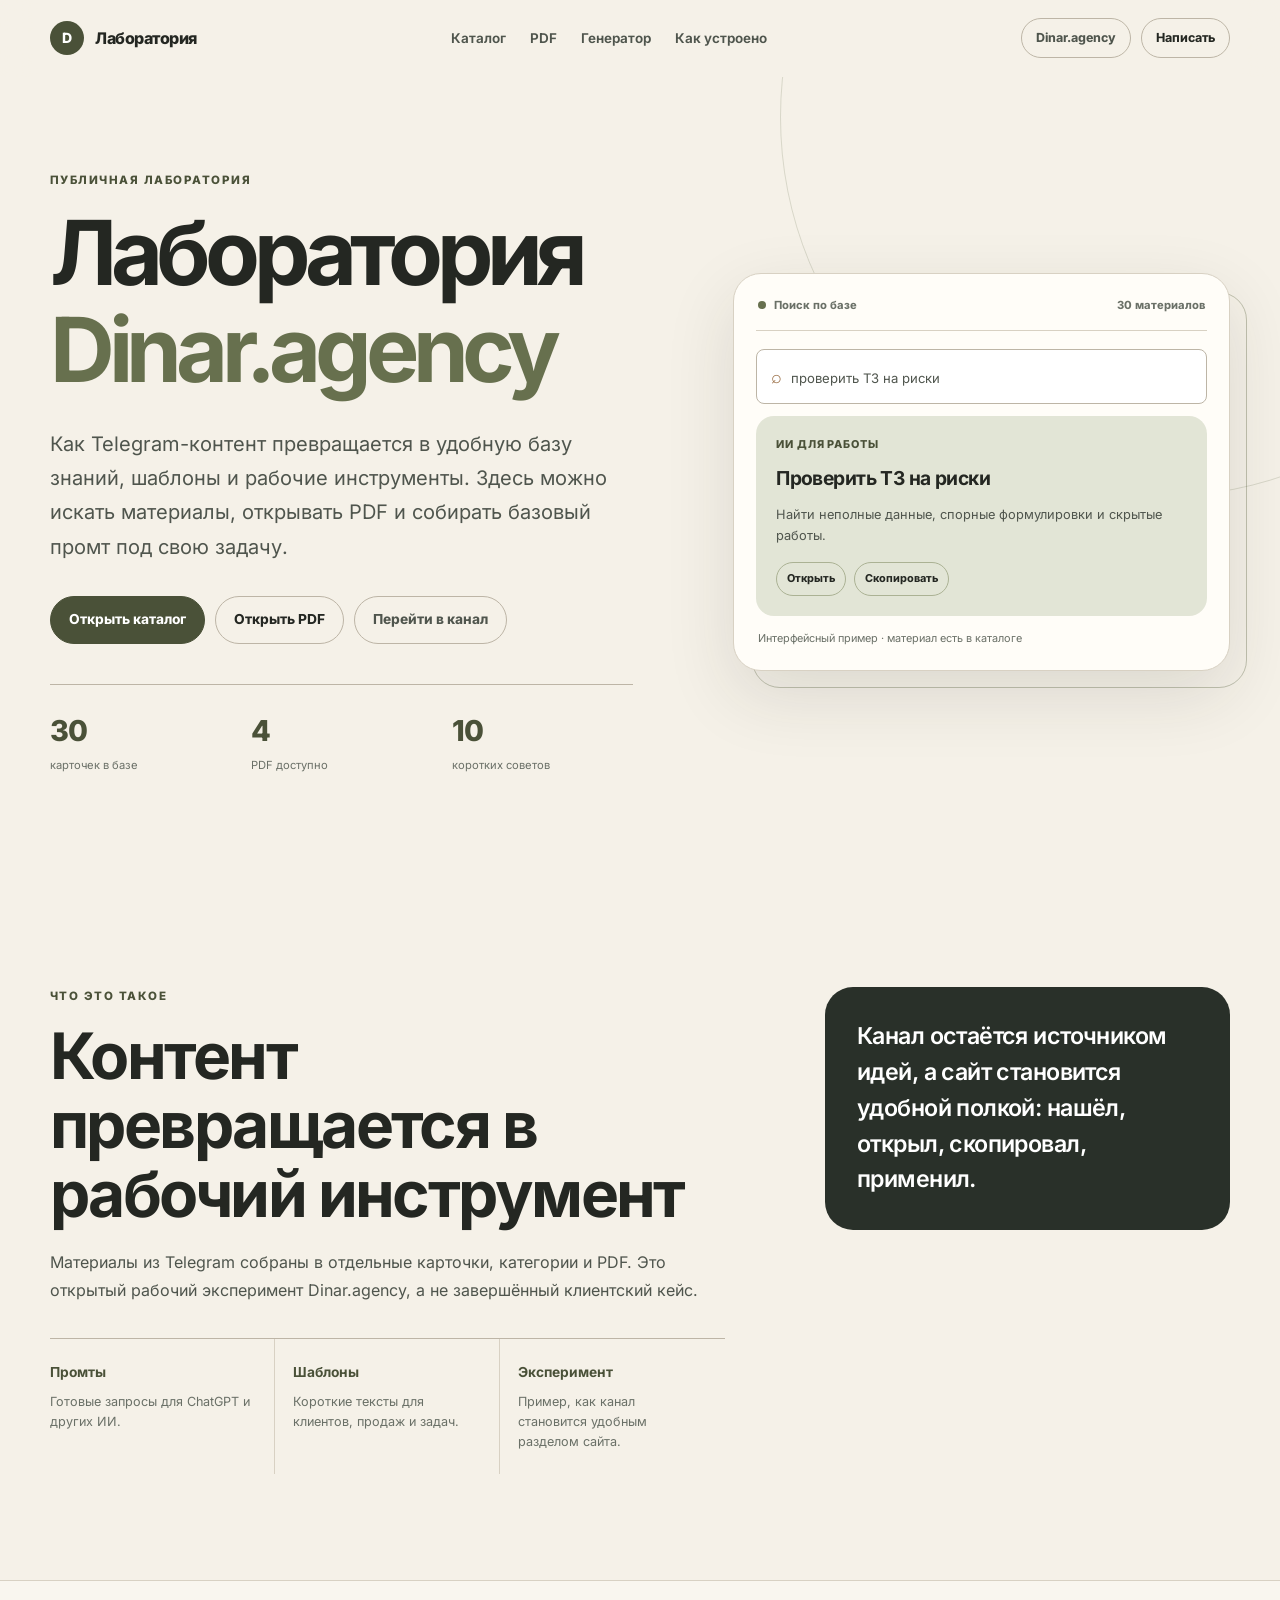
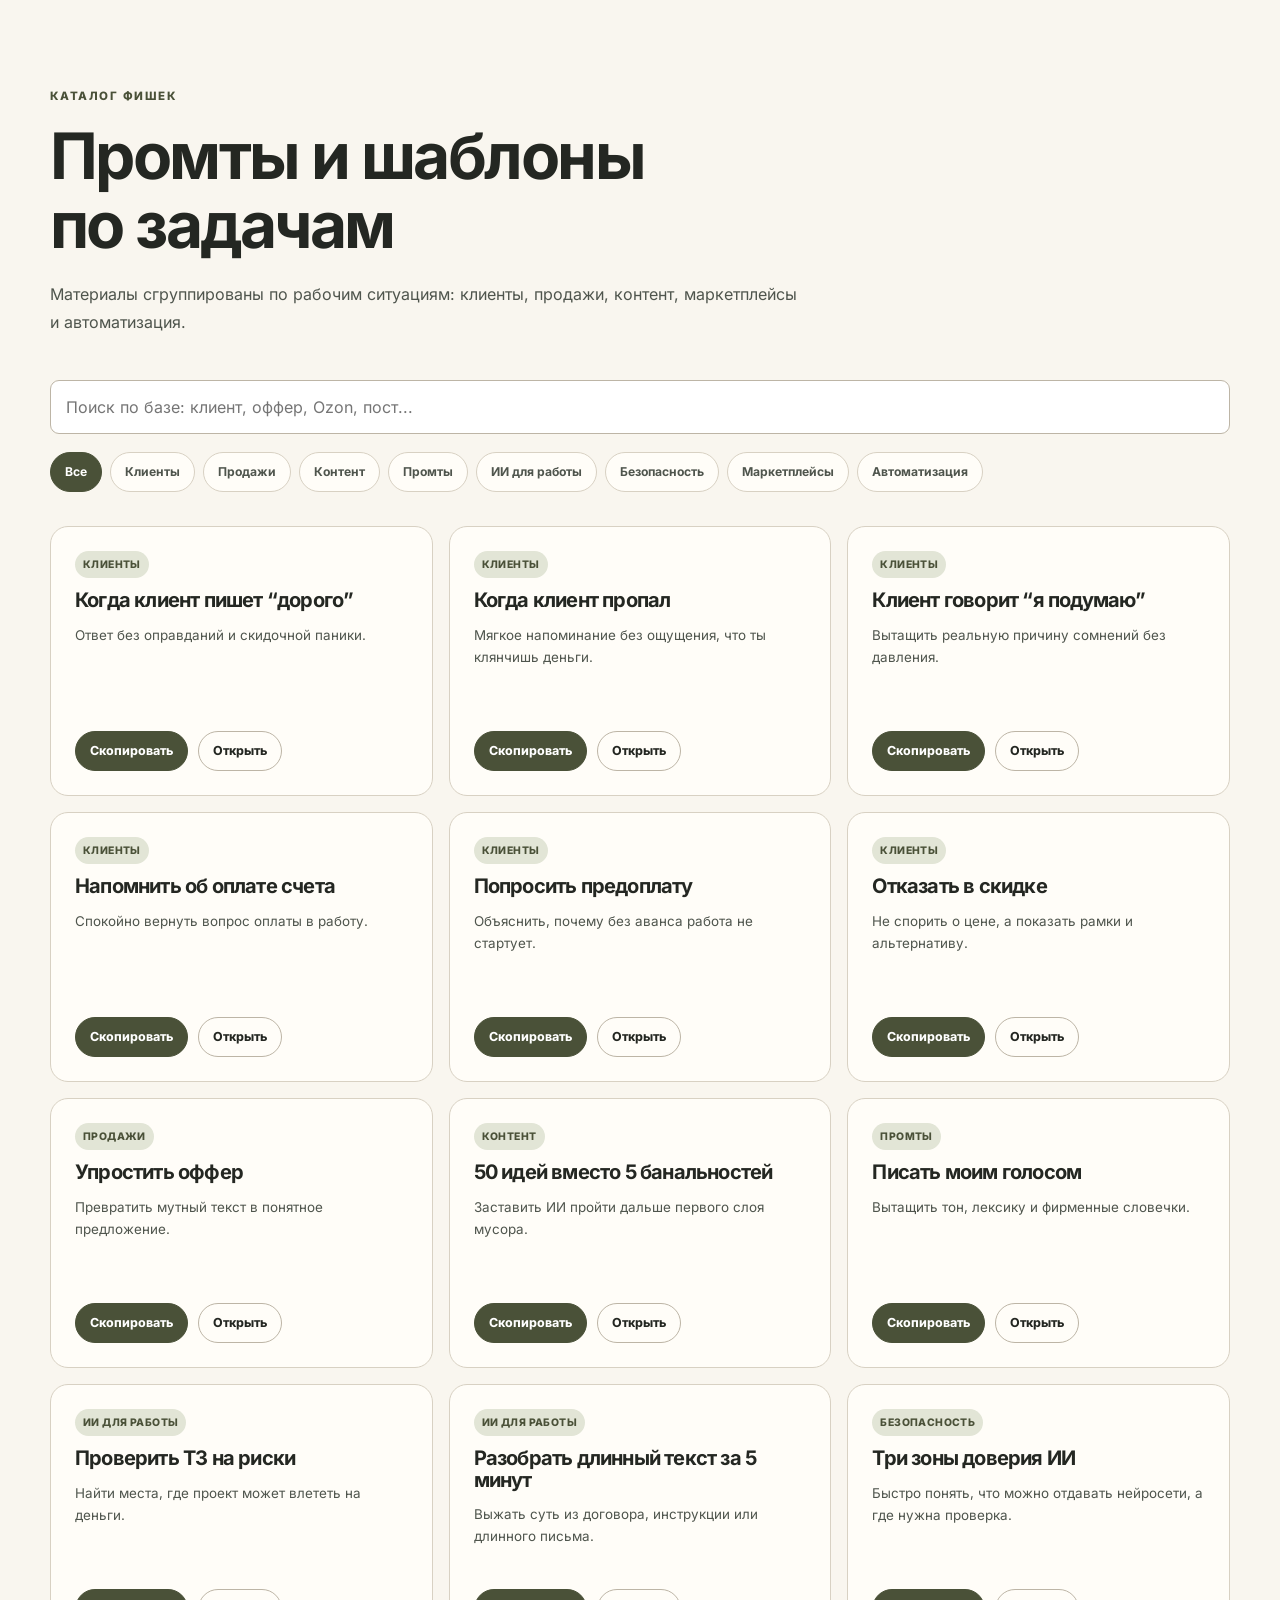
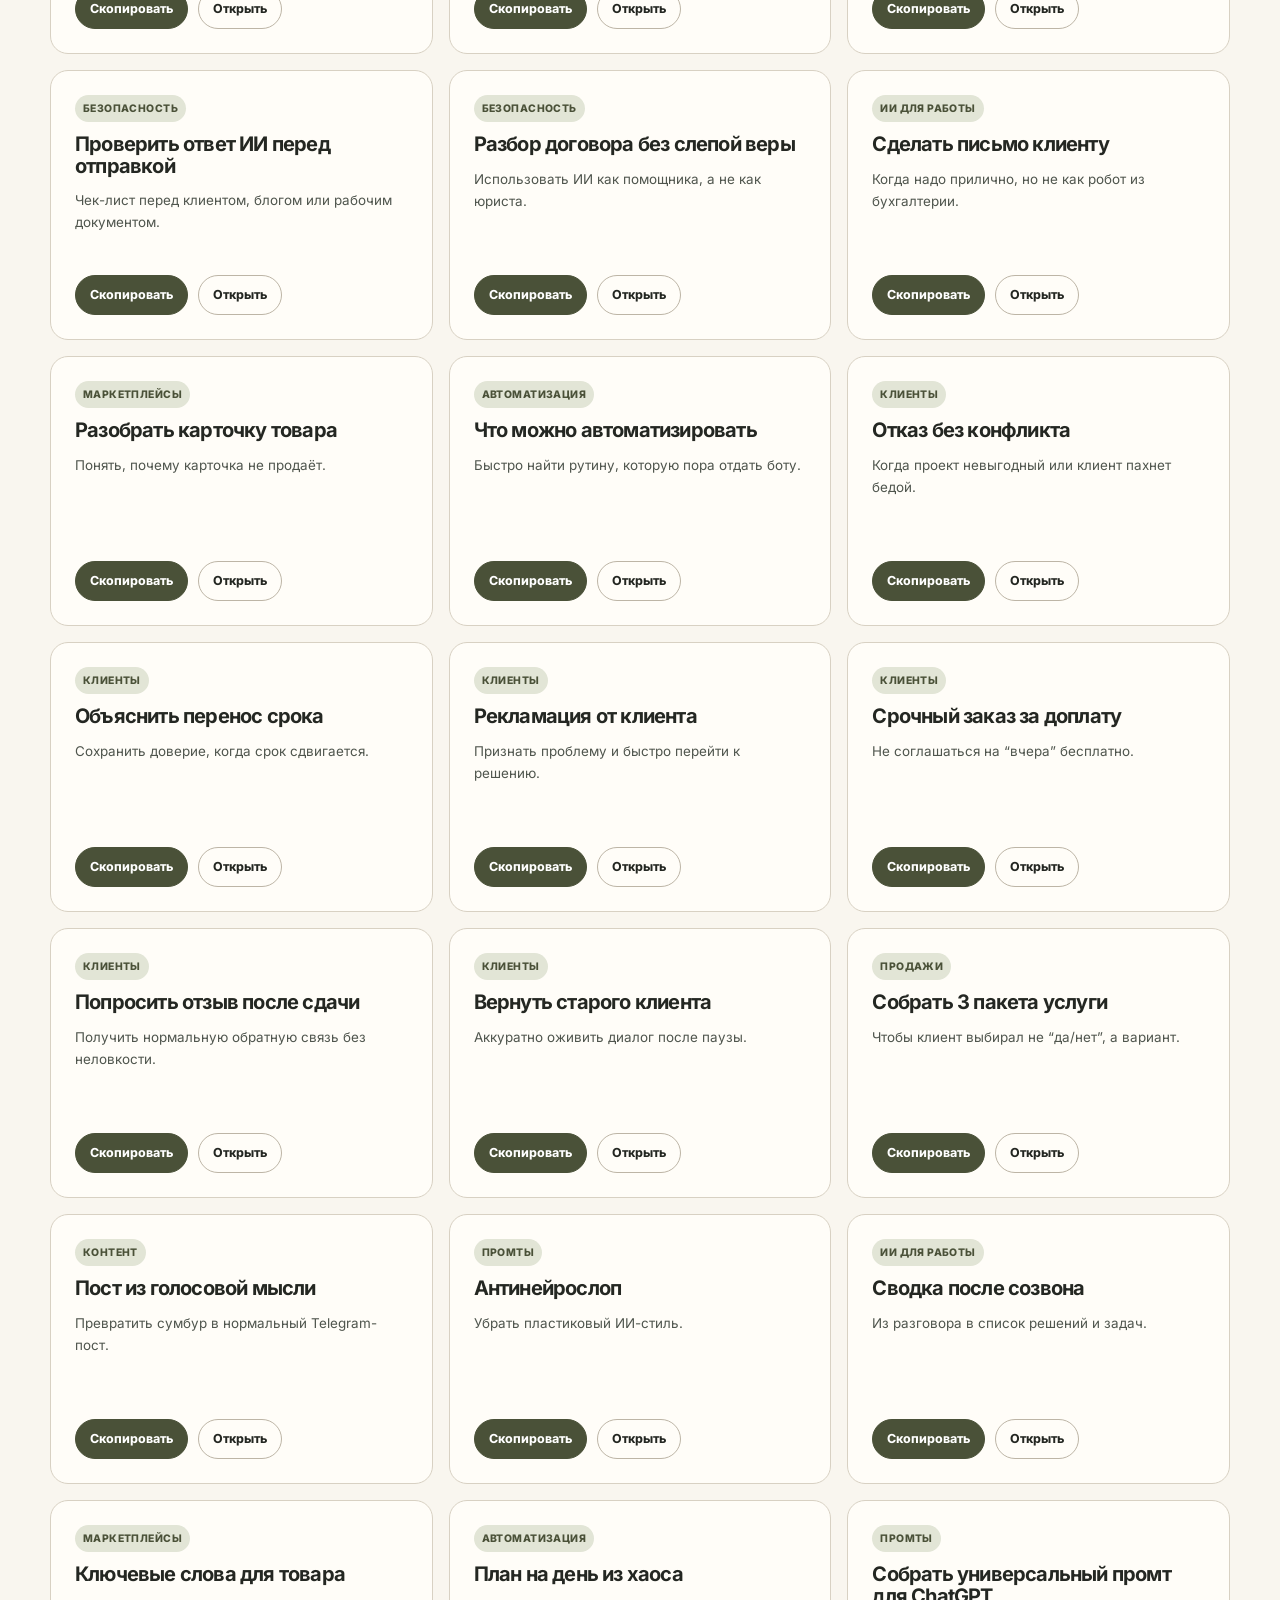
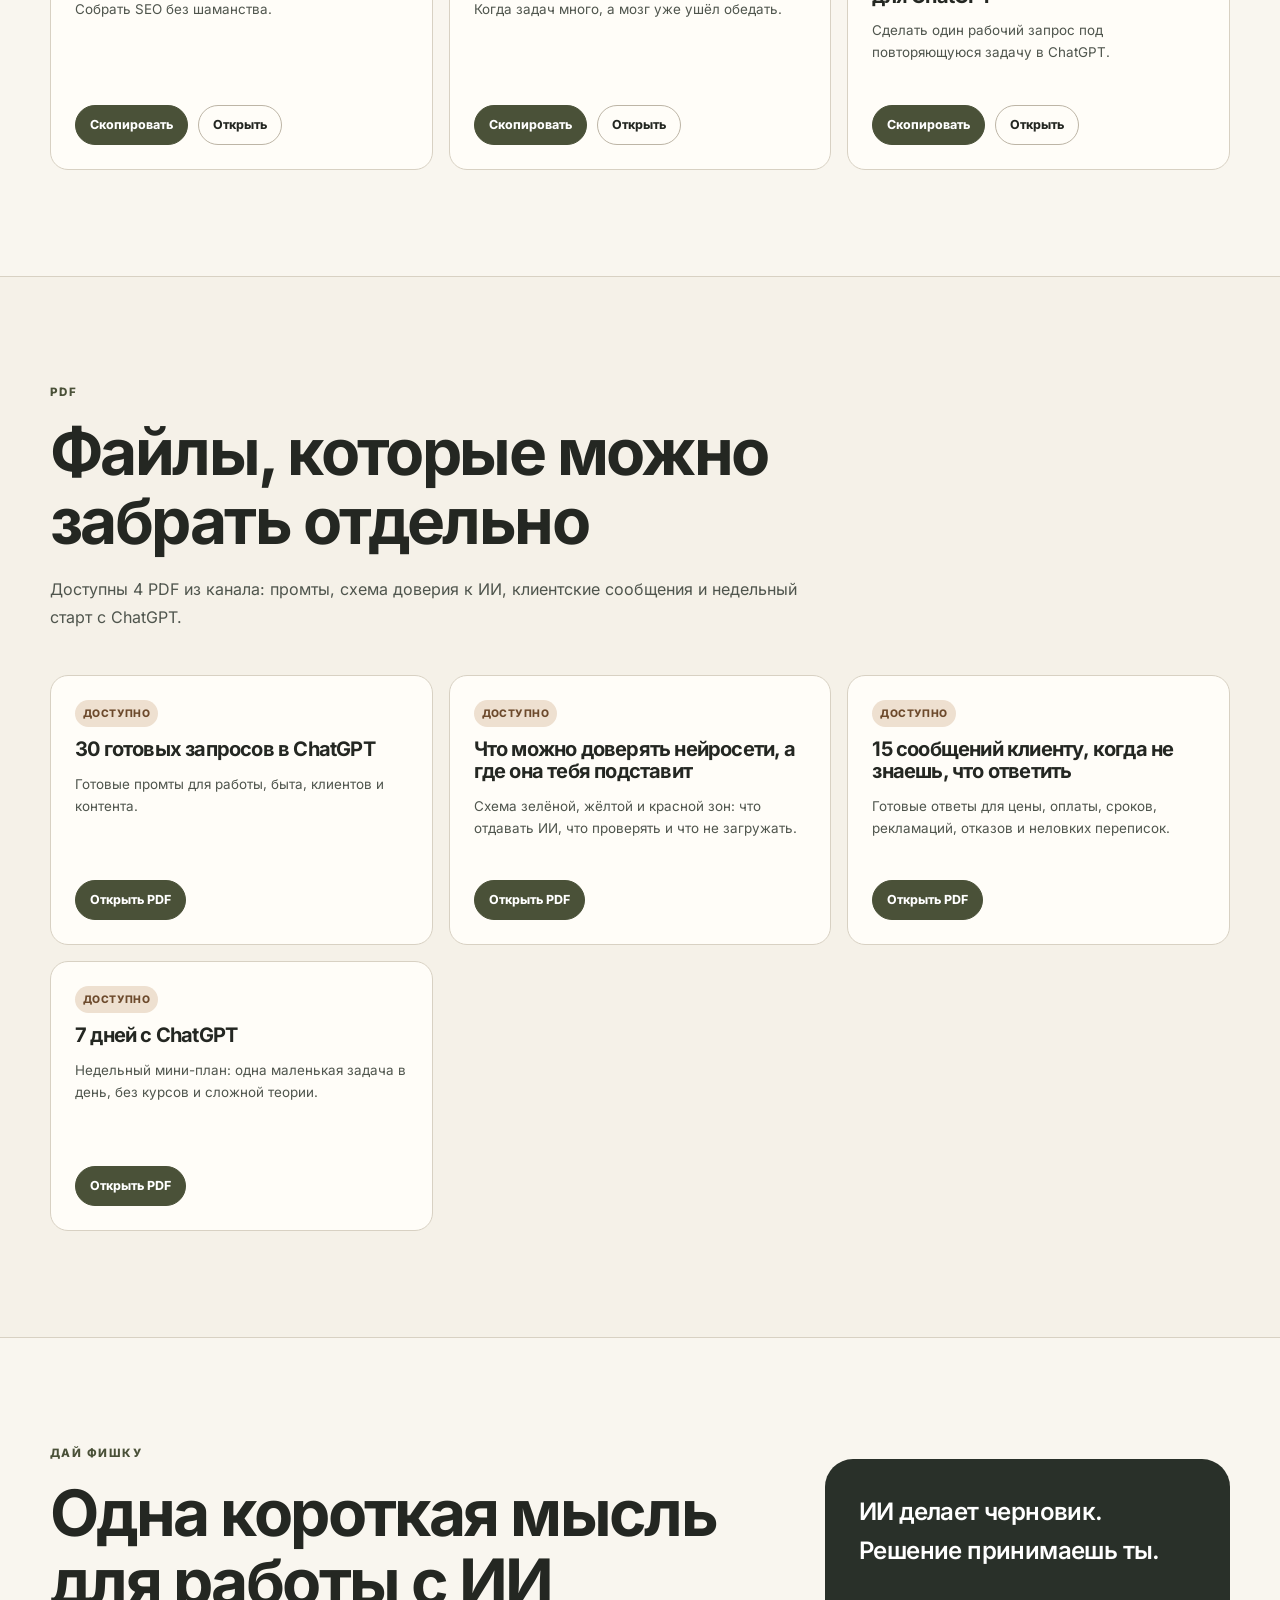
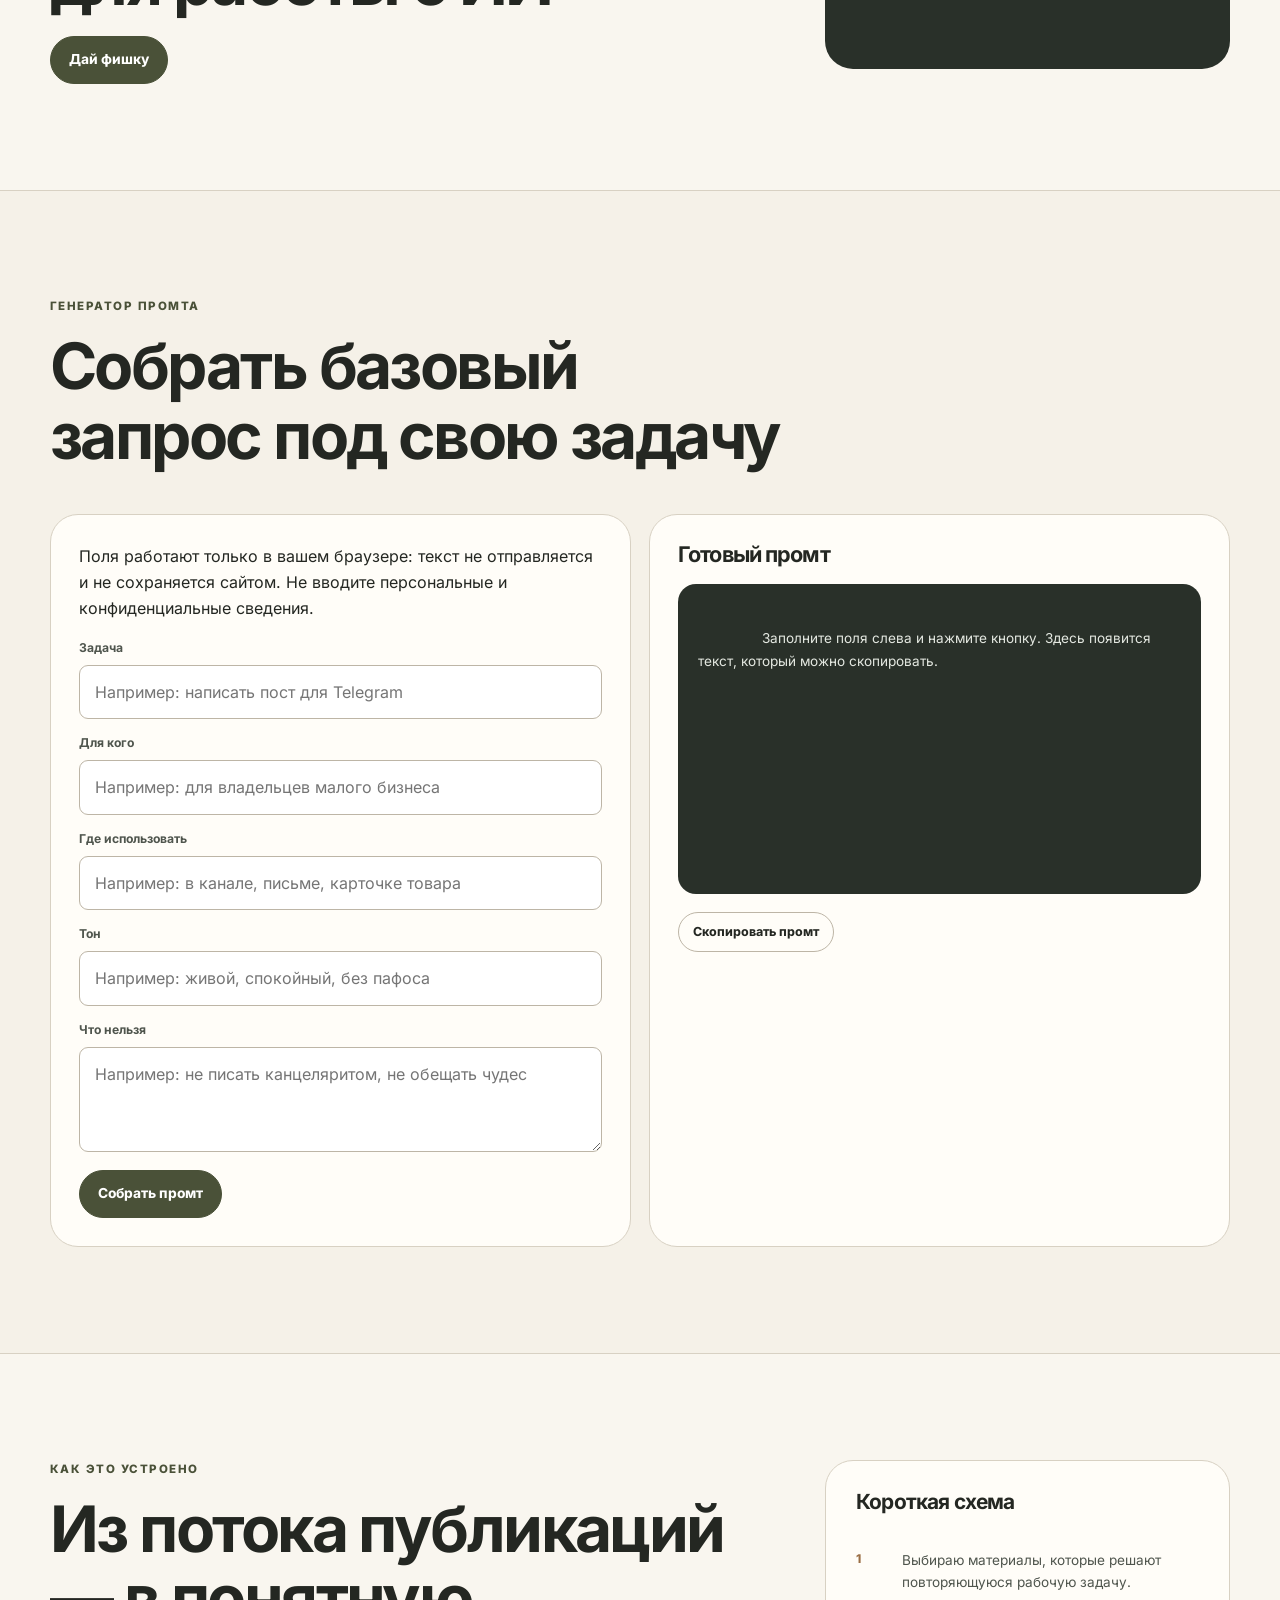
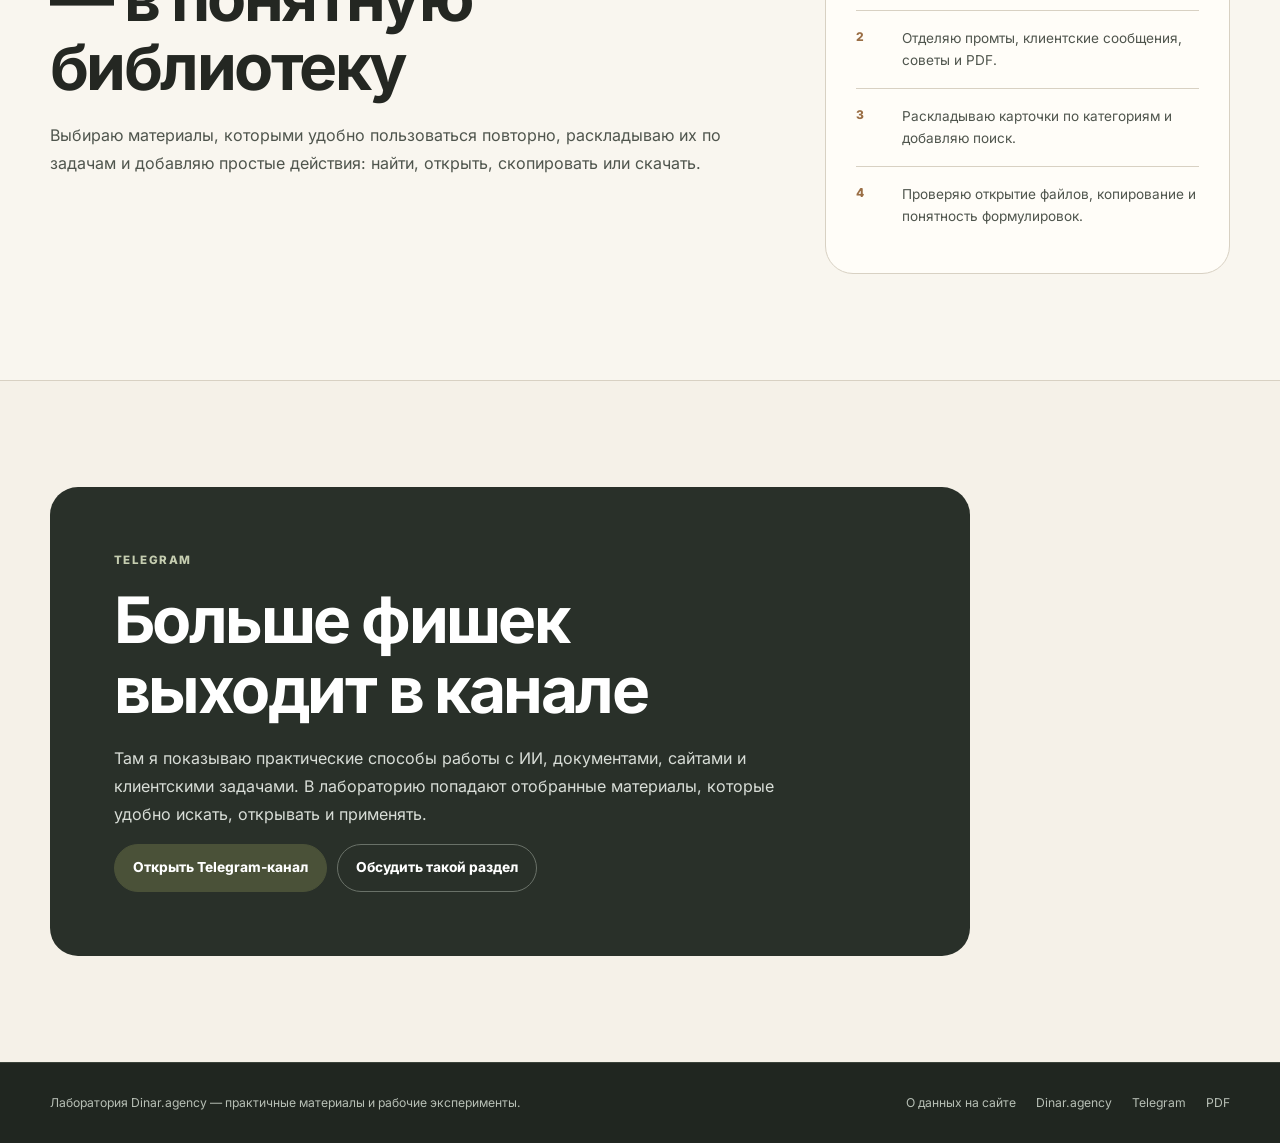
==== commit 2e7bcd86: "fix: remove automatic tracking and simplify direct-contact websites" ====
--- a/fishki-biznesa/index.html
+++ b/fishki-biznesa/index.html
@@ -25,21 +25,16 @@
   <meta name="twitter:image" content="https://dinar.agency/images/og-dinar-agency.png">
 
   <!-- Yandex.Metrika counter -->
-  <script type="text/javascript">
-    (function(m,e,t,r,i,k,a){
-      m[i]=m[i]||function(){(m[i].a=m[i].a||[]).push(arguments)};
-      m[i].l=1*new Date();
-      for (var j = 0; j < document.scripts.length; j++) {if (document.scripts[j].src === r) { return; }}
-      k=e.createElement(t),a=e.getElementsByTagName(t)[0],k.async=1,k.src=r,a.parentNode.insertBefore(k,a)
-    })(window, document,'script','https://mc.yandex.ru/metrika/tag.js?id=109675049', 'ym');
-
-    ym(109675049, 'init', {ssr:true, webvisor:true, clickmap:true, referrer: document.referrer, url: location.href, accurateTrackBounce:true, trackLinks:true});
-  </script>
+  
   <!-- /Yandex.Metrika counter -->
 
-  <link rel="preconnect" href="https://fonts.googleapis.com">
-  <link rel="preconnect" href="https://fonts.gstatic.com" crossorigin>
-  <link href="https://fonts.googleapis.com/css2?family=Inter:wght@400;500;600;700;800;900&display=swap" rel="stylesheet">
+  <!-- Google tag (gtag.js) -->
+  
+  
+
+  
+  
+  
   <link rel="stylesheet" href="css/style.css">
 
   <script type="application/ld+json">
@@ -67,7 +62,7 @@
 <body>
   <noscript>
     <div class="noscript-note">В разделе есть 30 карточек и 4 PDF. Для поиска, фильтров, генератора и копирования включите JavaScript.</div>
-    <div><img src="https://mc.yandex.ru/watch/109675049" class="metrika-pixel" alt=""></div>
+    <div></div>
   </noscript>
 
   <div class="page">
@@ -84,8 +79,8 @@
           <a href="#story">Как устроено</a>
         </nav>
         <div class="header-actions">
-          <a class="btn btn-small btn-ghost" href="../" data-analytics-goal="fishki_back_to_agency">Dinar.agency</a>
-          <a class="btn btn-small" href="#" data-contact-link data-analytics-goal="fishki_contact_click">Написать</a>
+          <a class="btn btn-small btn-ghost" href="../">Dinar.agency</a>
+          <a class="btn btn-small" href="#" data-contact-link>Написать</a>
         </div>
       </div>
     </header>
@@ -101,9 +96,9 @@
               Здесь можно искать материалы, открывать PDF и собирать базовый промт под свою задачу.
             </p>
             <div class="hero-actions">
-              <a class="btn btn-primary" href="#catalog" data-analytics-goal="fishki_catalog_anchor">Открыть каталог</a>
-              <a class="btn" href="#pdf" data-analytics-goal="fishki_pdf_anchor">Открыть PDF</a>
-              <a class="btn btn-ghost" href="#" data-tg-link data-analytics-goal="fishki_telegram_click">Перейти в канал</a>
+              <a class="btn btn-primary" href="#catalog">Открыть каталог</a>
+              <a class="btn" href="#pdf">Открыть PDF</a>
+              <a class="btn btn-ghost" href="#" data-tg-link>Перейти в канал</a>
             </div>
 
             <div class="stats" aria-label="Содержимое раздела">
@@ -223,7 +218,8 @@
           </div>
 
           <div class="prompt-layout">
-            <form class="prompt-card reveal" id="promptForm">
+            <div class="prompt-card reveal" id="promptForm" role="group" aria-label="Локальный конструктор промта">
+<p>Поля работают только в вашем браузере: текст не отправляется и не сохраняется сайтом. Не вводите персональные и конфиденциальные сведения.</p>
               <div class="form-grid">
                 <div class="form-field">
                   <label for="taskInput">Задача</label>
@@ -247,9 +243,9 @@
                 </div>
               </div>
               <div class="button-row">
-                <button class="btn btn-primary" type="submit">Собрать промт</button>
-              </div>
-            </form>
+                <button class="btn btn-primary" type="button" id="buildPrompt">Собрать промт</button>
+              </div>
+            </div>
 
             <div class="prompt-card reveal">
               <h3>Готовый промт</h3>
@@ -296,8 +292,8 @@
               В лабораторию попадают отобранные материалы, которые удобно искать, открывать и применять.
             </p>
             <div class="button-row">
-              <a class="btn btn-primary" href="#" data-tg-link data-analytics-goal="fishki_telegram_click_bottom">Открыть Telegram-канал</a>
-              <a class="btn" href="../#contact" data-analytics-goal="fishki_agency_contact">Обсудить такой раздел</a>
+              <a class="btn btn-primary" href="#" data-tg-link>Открыть Telegram-канал</a>
+              <a class="btn" href="../#contact">Обсудить такой раздел</a>
             </div>
           </div>
         </div>
@@ -307,10 +303,10 @@
     <footer class="site-footer">
       <div class="footer-inner">
         <p>Лаборатория Dinar.agency — практичные материалы и рабочие эксперименты.</p>
-        <div class="footer-links">
+        <div class="footer-links"><a href="/privacy/">О данных на сайте</a>
           <a href="../">Dinar.agency</a>
-          <a href="#" data-tg-link data-analytics-goal="fishki_telegram_click_footer">Telegram</a>
-          <a href="#pdf" data-analytics-goal="fishki_pdf_anchor_footer">PDF</a>
+          <a href="#" data-tg-link>Telegram</a>
+          <a href="#pdf">PDF</a>
         </div>
       </div>
     </footer>
--- a/fishki-biznesa/css/style.css
+++ b/fishki-biznesa/css/style.css
@@ -1,3 +1,20 @@
+@font-face {
+  font-family: 'Inter';
+  font-style: normal;
+  font-weight: 400 800;
+  font-display: swap;
+  src: url(/assets/fonts/inter-cyrillic.woff2) format('woff2');
+  unicode-range: U+0301, U+0400-045F, U+0490-0491, U+04B0-04B1, U+2116;
+}
+@font-face {
+  font-family: 'Inter';
+  font-style: normal;
+  font-weight: 400 800;
+  font-display: swap;
+  src: url(/assets/fonts/inter-latin.woff2) format('woff2');
+  unicode-range: U+0000-00FF, U+0131, U+0152-0153, U+02BB-02BC, U+02C6, U+02DA, U+02DC, U+0304, U+0308, U+0329, U+2000-206F, U+20AC, U+2122, U+2191, U+2193, U+2212, U+2215, U+FEFF, U+FFFD;
+}
+
 :root {
   --paper: #f5f1e8;
   --paper-deep: #ebe4d6;
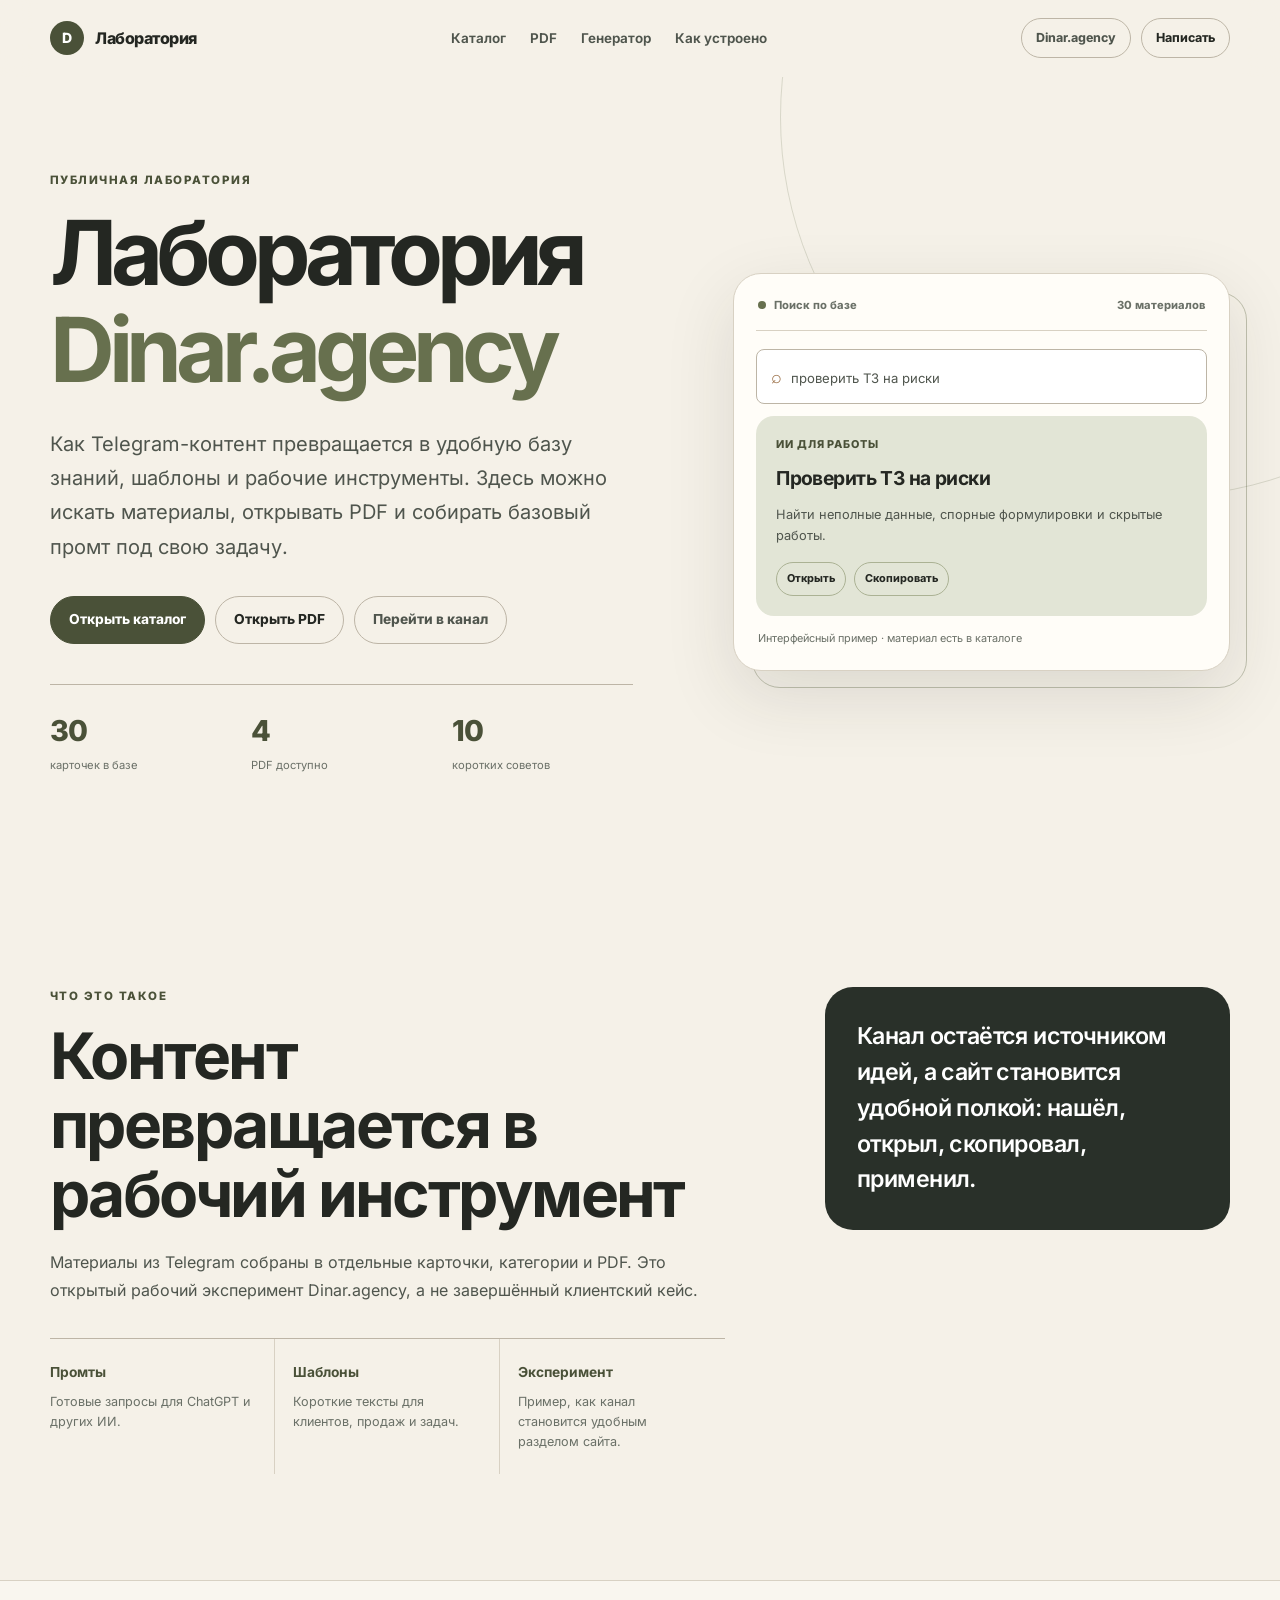
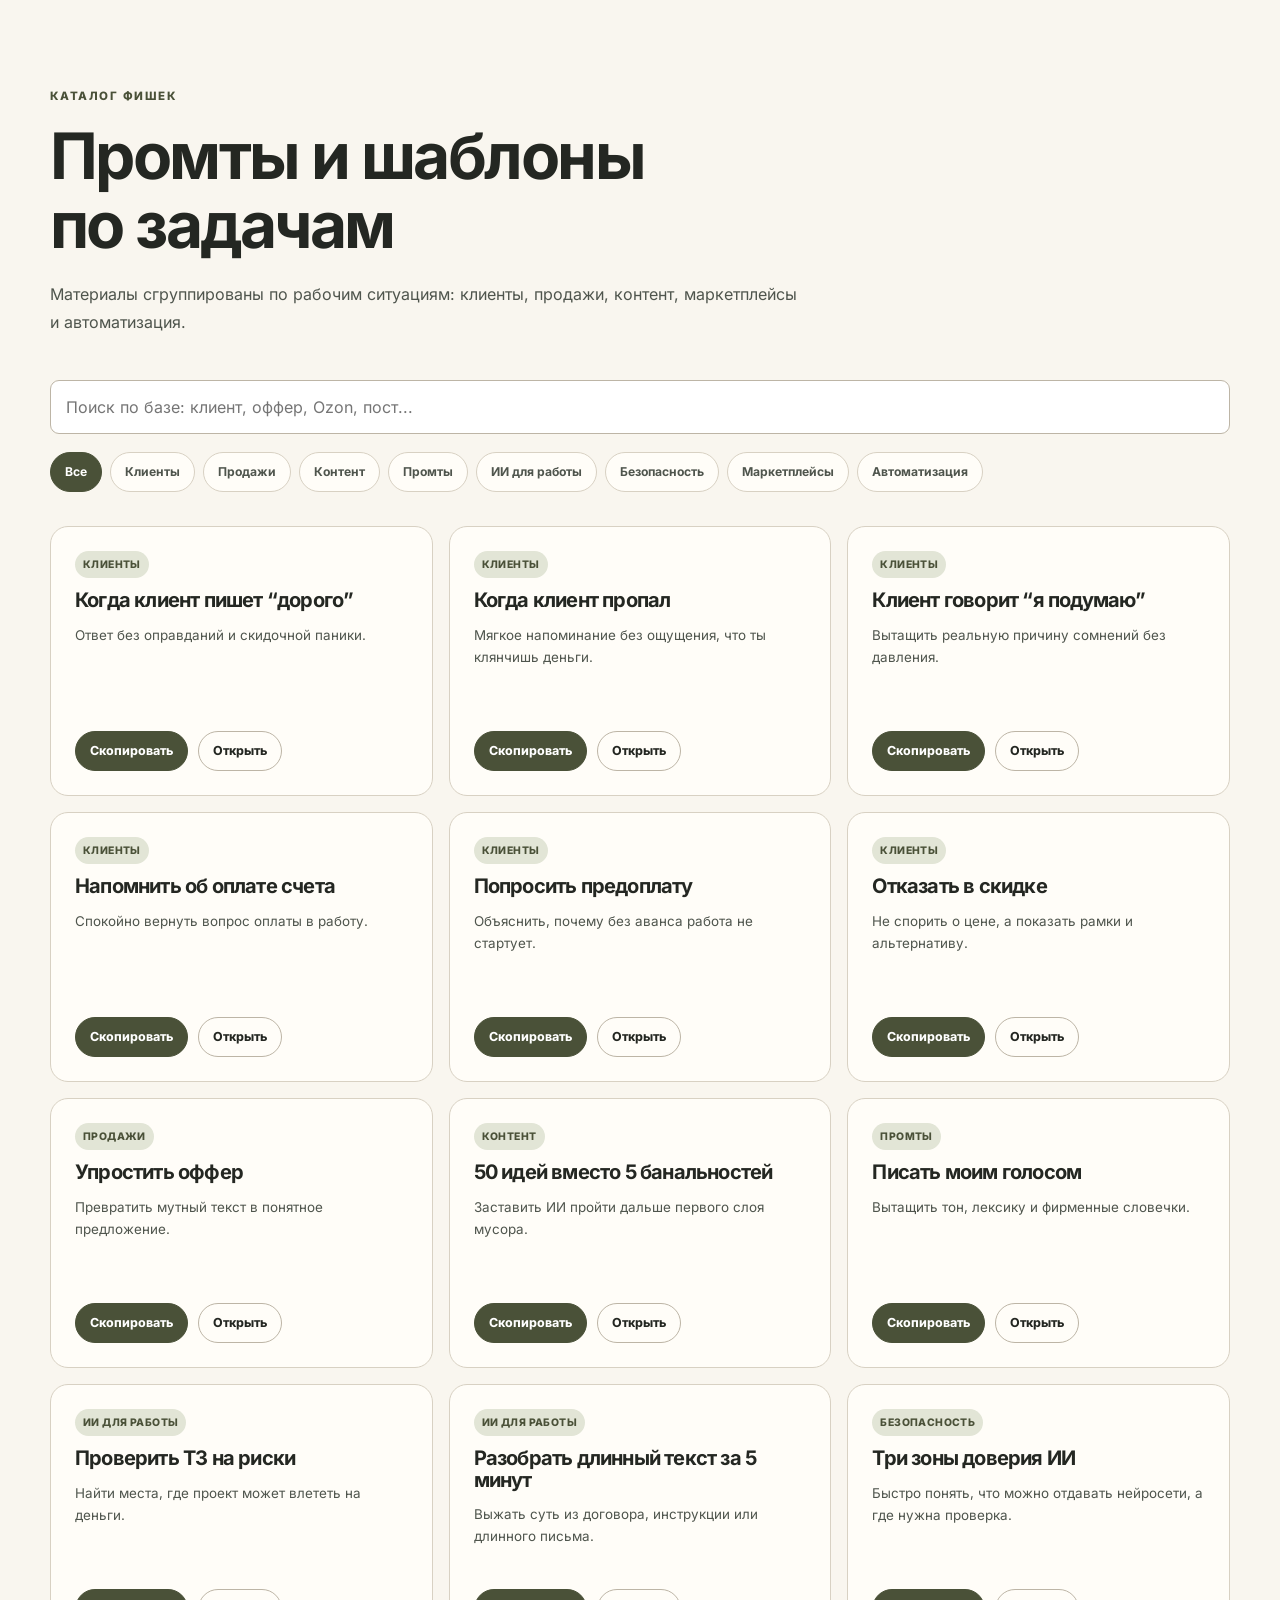
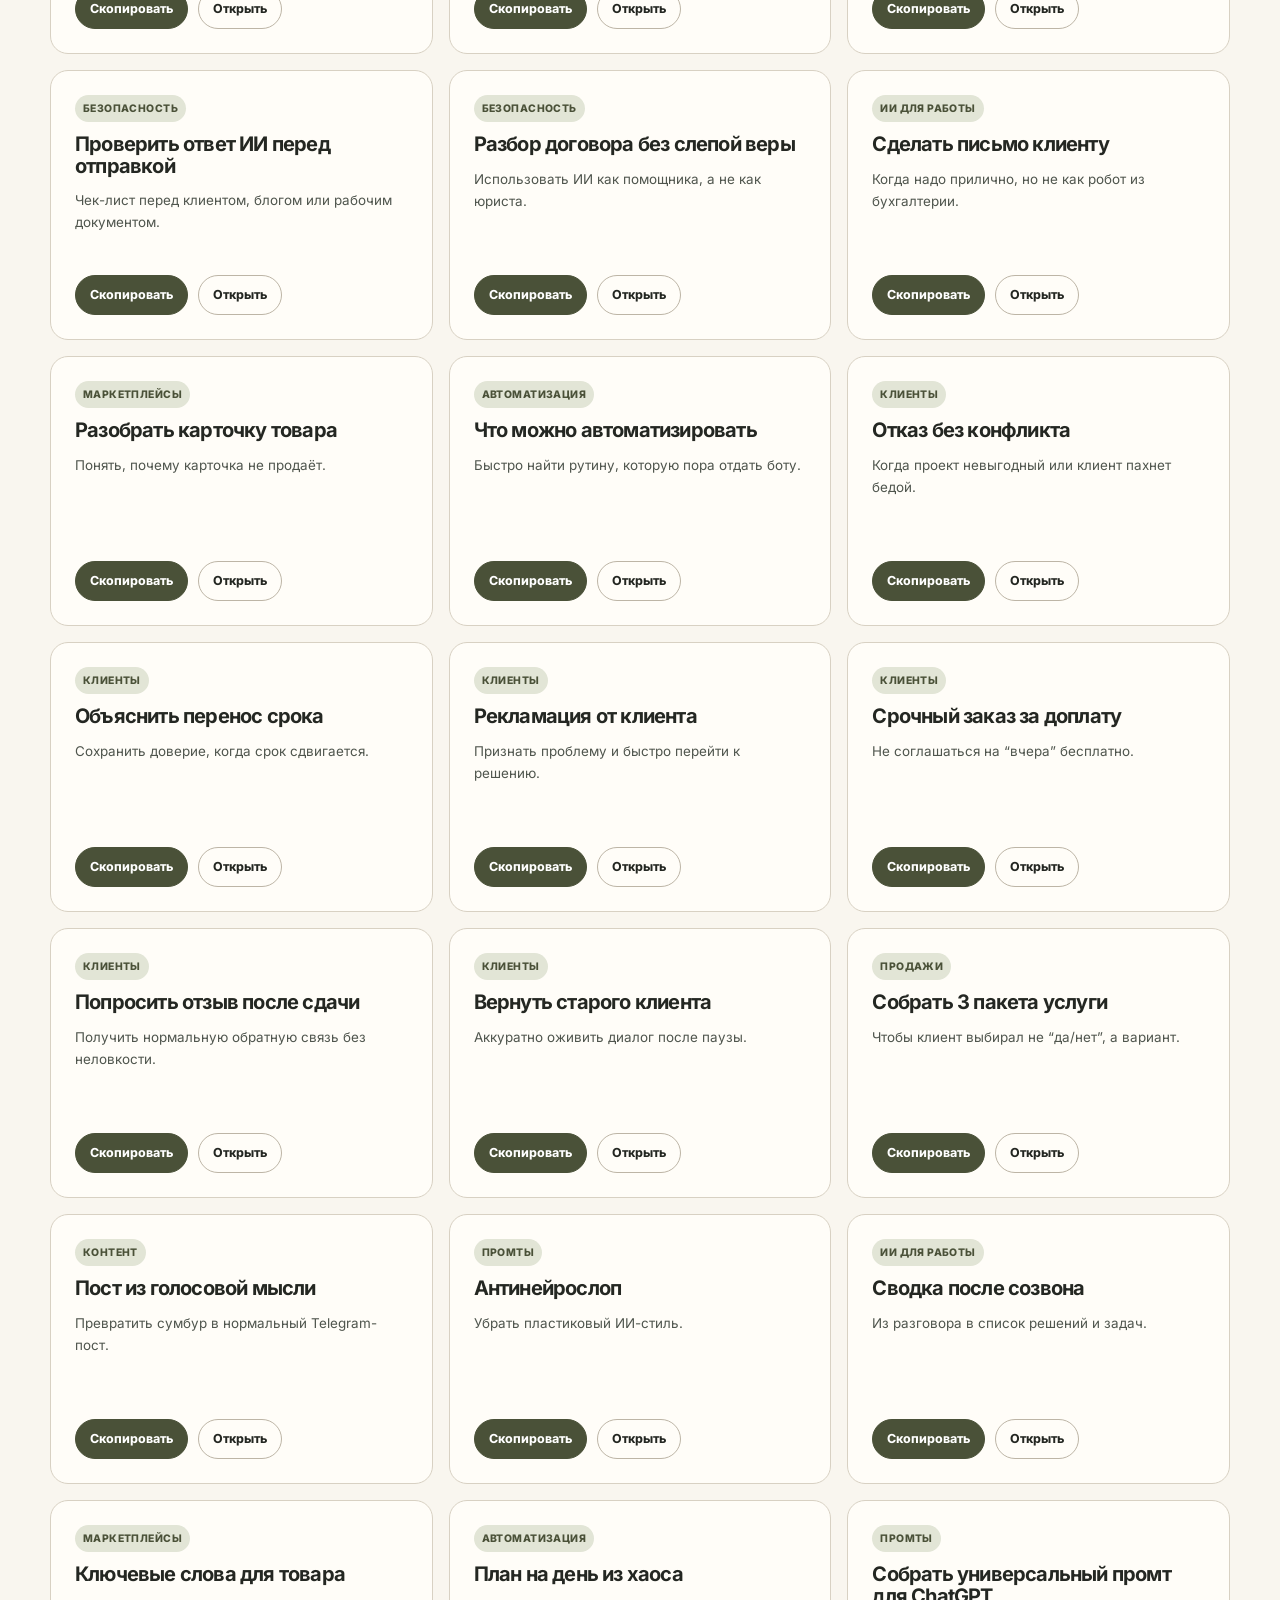
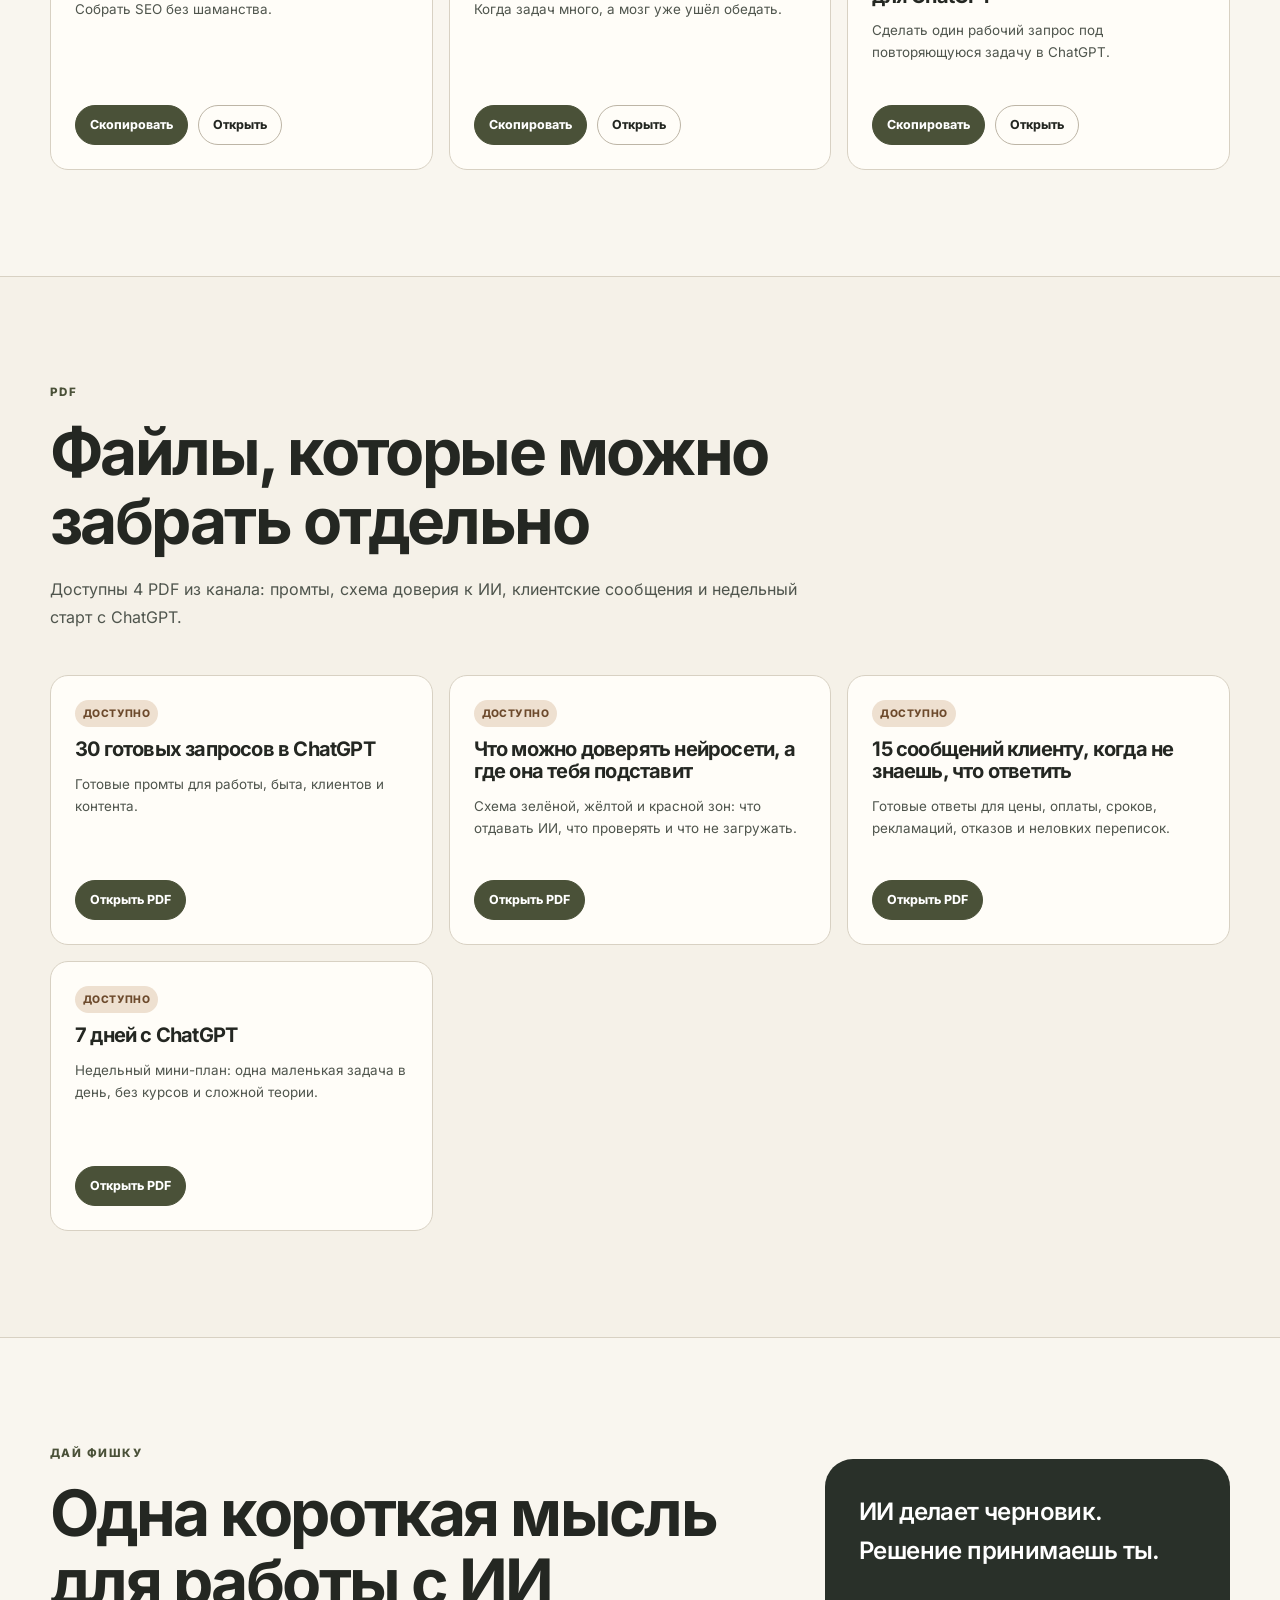
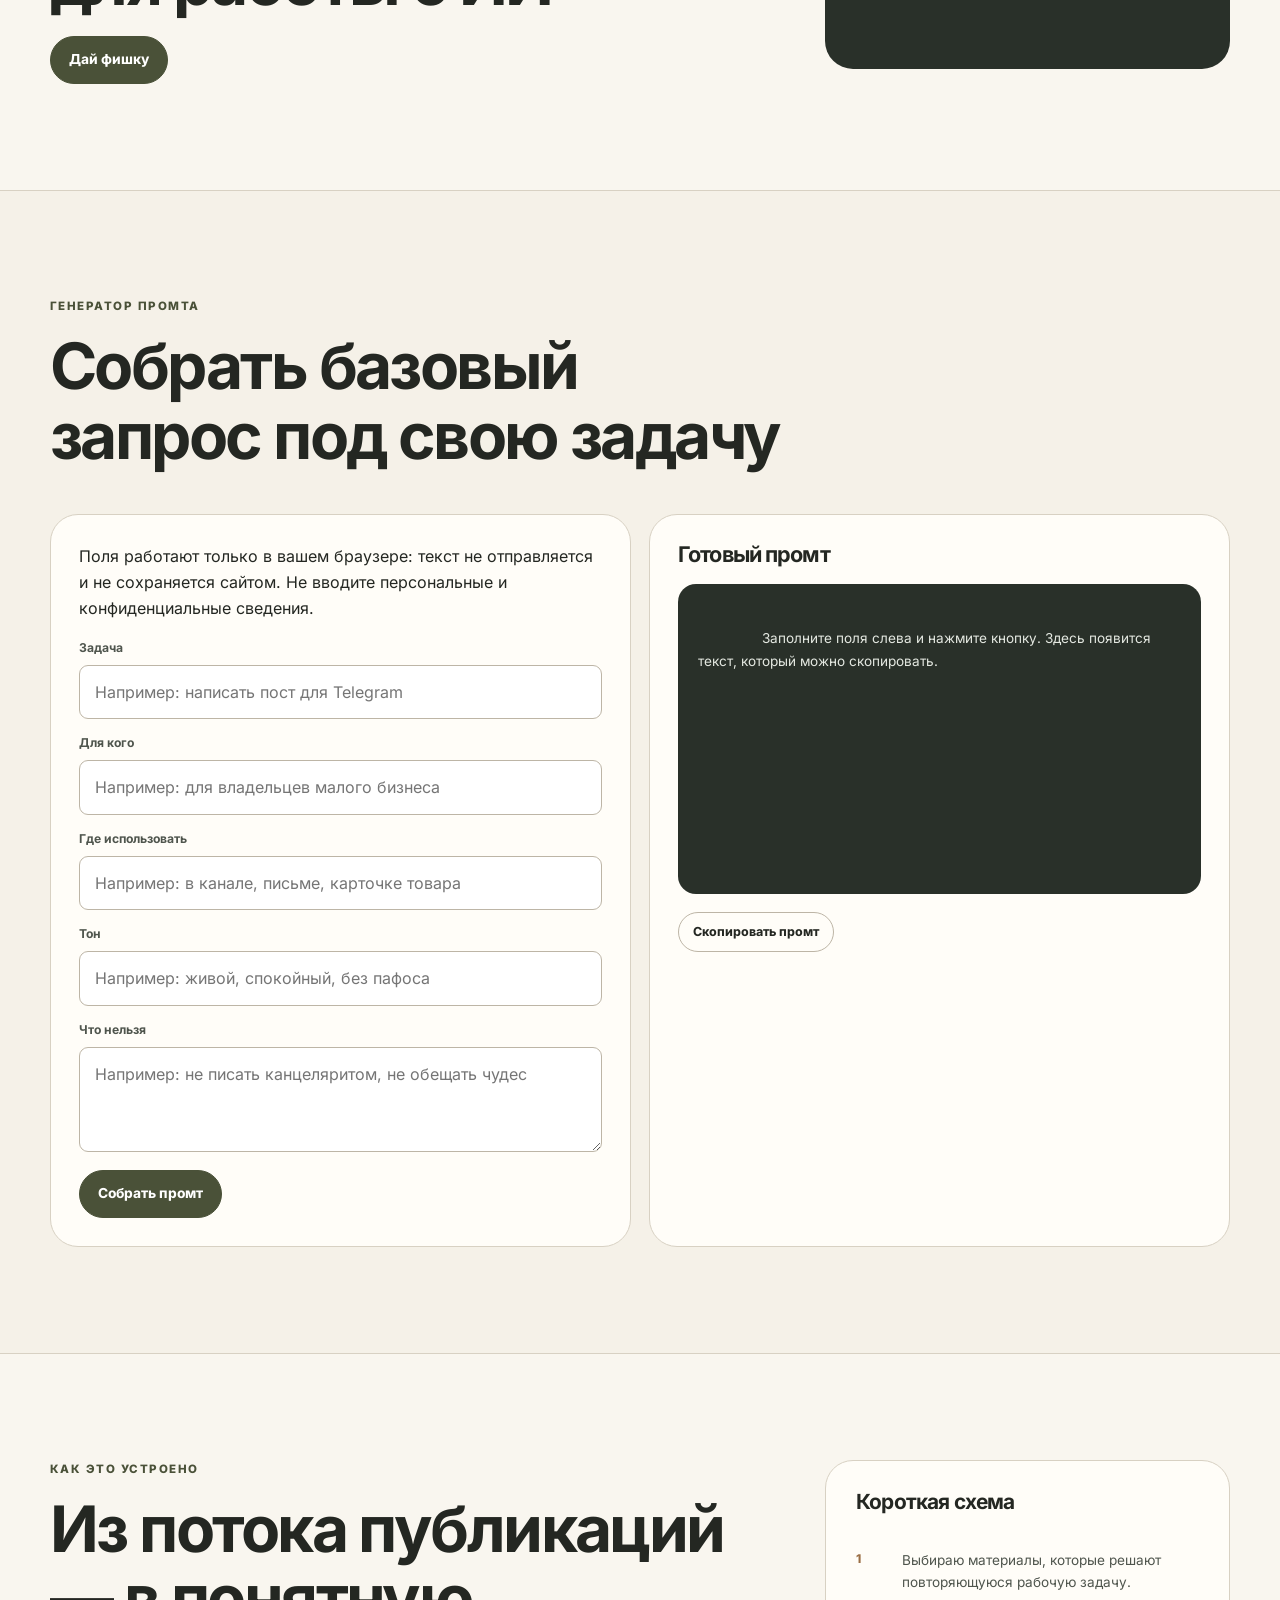
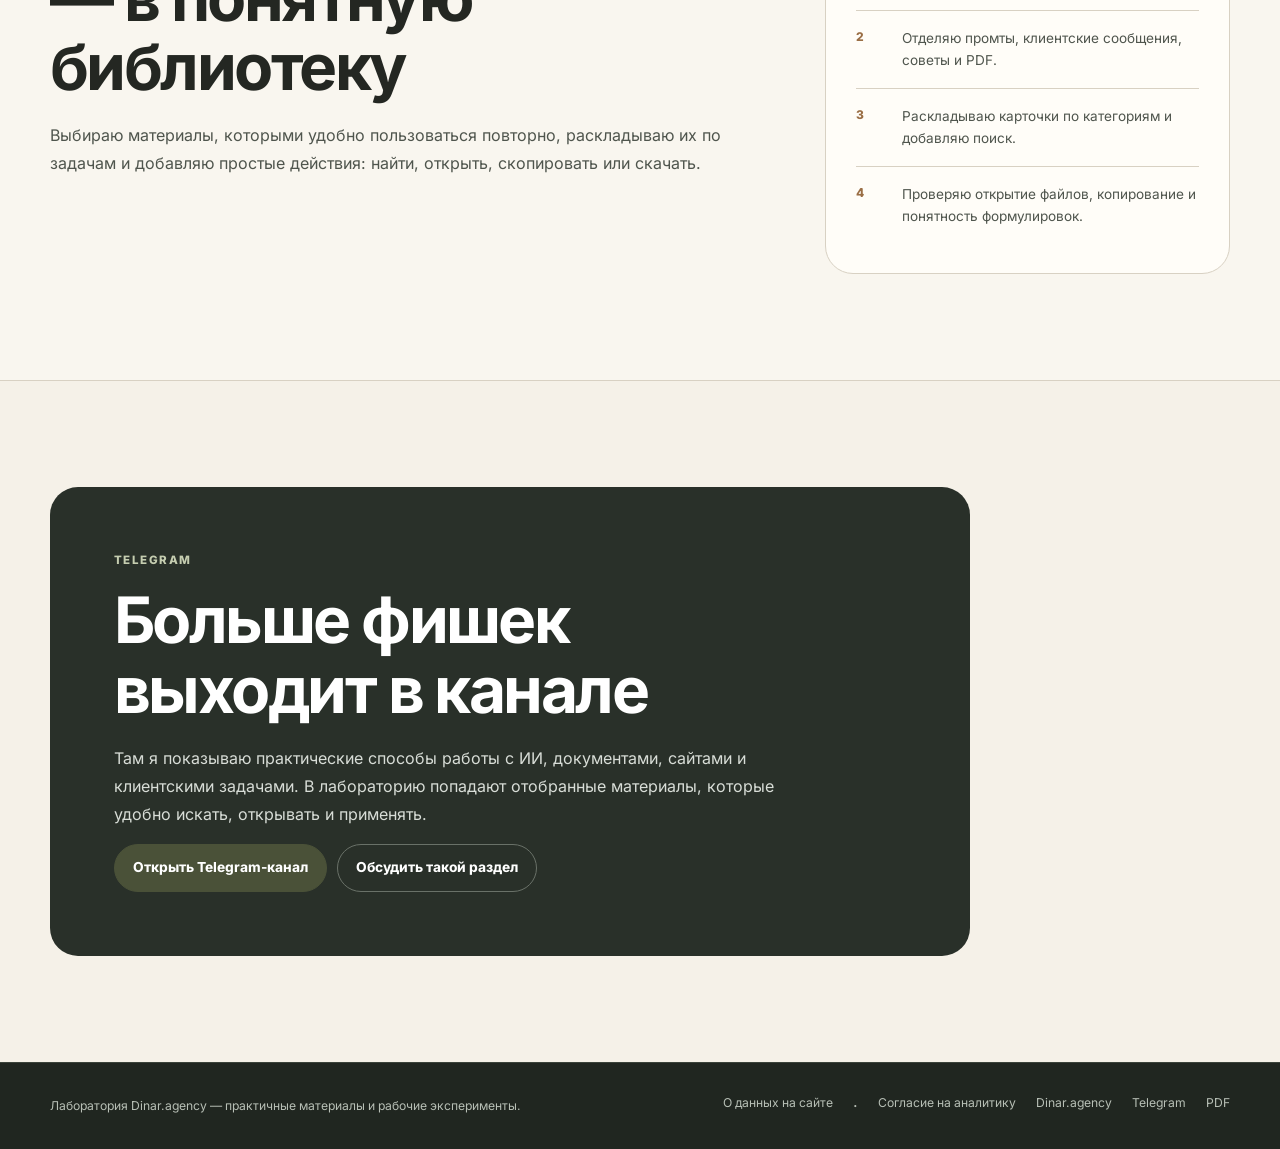
==== commit 8677d63a: "Align data notices, consent controls and public contact details" ====
--- a/fishki-biznesa/index.html
+++ b/fishki-biznesa/index.html
@@ -24,17 +24,6 @@
   <meta name="twitter:description" content="Публичная лаборатория с базой знаний, шаблонами и рабочими инструментами.">
   <meta name="twitter:image" content="https://dinar.agency/images/og-dinar-agency.png">
 
-  <!-- Yandex.Metrika counter -->
-  
-  <!-- /Yandex.Metrika counter -->
-
-  <!-- Google tag (gtag.js) -->
-  
-  
-
-  
-  
-  
   <link rel="stylesheet" href="css/style.css">
 
   <script type="application/ld+json">
@@ -177,7 +166,7 @@
           </div>
 
           <div class="catalog-tools reveal">
-            <input class="search-field" id="catalogSearch" type="search" placeholder="Поиск по базе: клиент, оффер, Ozon, пост..." aria-label="Поиск по базе материалов" autocomplete="off">
+            <input class="search-field ym-disable-keys ym-hide-content" id="catalogSearch" type="search" placeholder="Поиск по базе: клиент, оффер, Ozon, пост..." aria-label="Поиск по базе материалов" autocomplete="off">
             <div class="filter-row" id="filterRow" aria-label="Фильтры каталога"></div>
           </div>
 
@@ -223,23 +212,23 @@
               <div class="form-grid">
                 <div class="form-field">
                   <label for="taskInput">Задача</label>
-                  <input id="taskInput" type="text" placeholder="Например: написать пост для Telegram">
+                  <input id="taskInput" class="ym-disable-keys ym-hide-content" type="text" placeholder="Например: написать пост для Telegram">
                 </div>
                 <div class="form-field">
                   <label for="audienceInput">Для кого</label>
-                  <input id="audienceInput" type="text" placeholder="Например: для владельцев малого бизнеса">
+                  <input id="audienceInput" class="ym-disable-keys ym-hide-content" type="text" placeholder="Например: для владельцев малого бизнеса">
                 </div>
                 <div class="form-field">
                   <label for="placeInput">Где использовать</label>
-                  <input id="placeInput" type="text" placeholder="Например: в канале, письме, карточке товара">
+                  <input id="placeInput" class="ym-disable-keys ym-hide-content" type="text" placeholder="Например: в канале, письме, карточке товара">
                 </div>
                 <div class="form-field">
                   <label for="toneInput">Тон</label>
-                  <input id="toneInput" type="text" placeholder="Например: живой, спокойный, без пафоса">
+                  <input id="toneInput" class="ym-disable-keys ym-hide-content" type="text" placeholder="Например: живой, спокойный, без пафоса">
                 </div>
                 <div class="form-field">
                   <label for="banInput">Что нельзя</label>
-                  <textarea id="banInput" placeholder="Например: не писать канцеляритом, не обещать чудес"></textarea>
+                  <textarea id="banInput" class="ym-disable-keys ym-hide-content" placeholder="Например: не писать канцеляритом, не обещать чудес"></textarea>
                 </div>
               </div>
               <div class="button-row">
@@ -249,7 +238,7 @@
 
             <div class="prompt-card reveal">
               <h3>Готовый промт</h3>
-              <div class="prompt-result" id="promptResult">
+              <div class="prompt-result ym-hide-content" id="promptResult">
                 Заполните поля слева и нажмите кнопку. Здесь появится текст, который можно скопировать.
               </div>
               <div class="button-row">
@@ -303,7 +292,7 @@
     <footer class="site-footer">
       <div class="footer-inner">
         <p>Лаборатория Dinar.agency — практичные материалы и рабочие эксперименты.</p>
-        <div class="footer-links"><a href="/privacy/">О данных на сайте</a>
+        <div class="footer-links"><a href="/privacy/">О данных на сайте</a> · <a href="/privacy/analytics-consent/">Согласие на аналитику</a>
           <a href="../">Dinar.agency</a>
           <a href="#" data-tg-link>Telegram</a>
           <a href="#pdf">PDF</a>
@@ -333,5 +322,5 @@
 
   <script src="data/content.js" defer></script>
   <script src="js/main.js" defer></script>
-</body>
+<script src="/js/consent-metrika.js?v=20261015" defer></script></body>
 </html>
